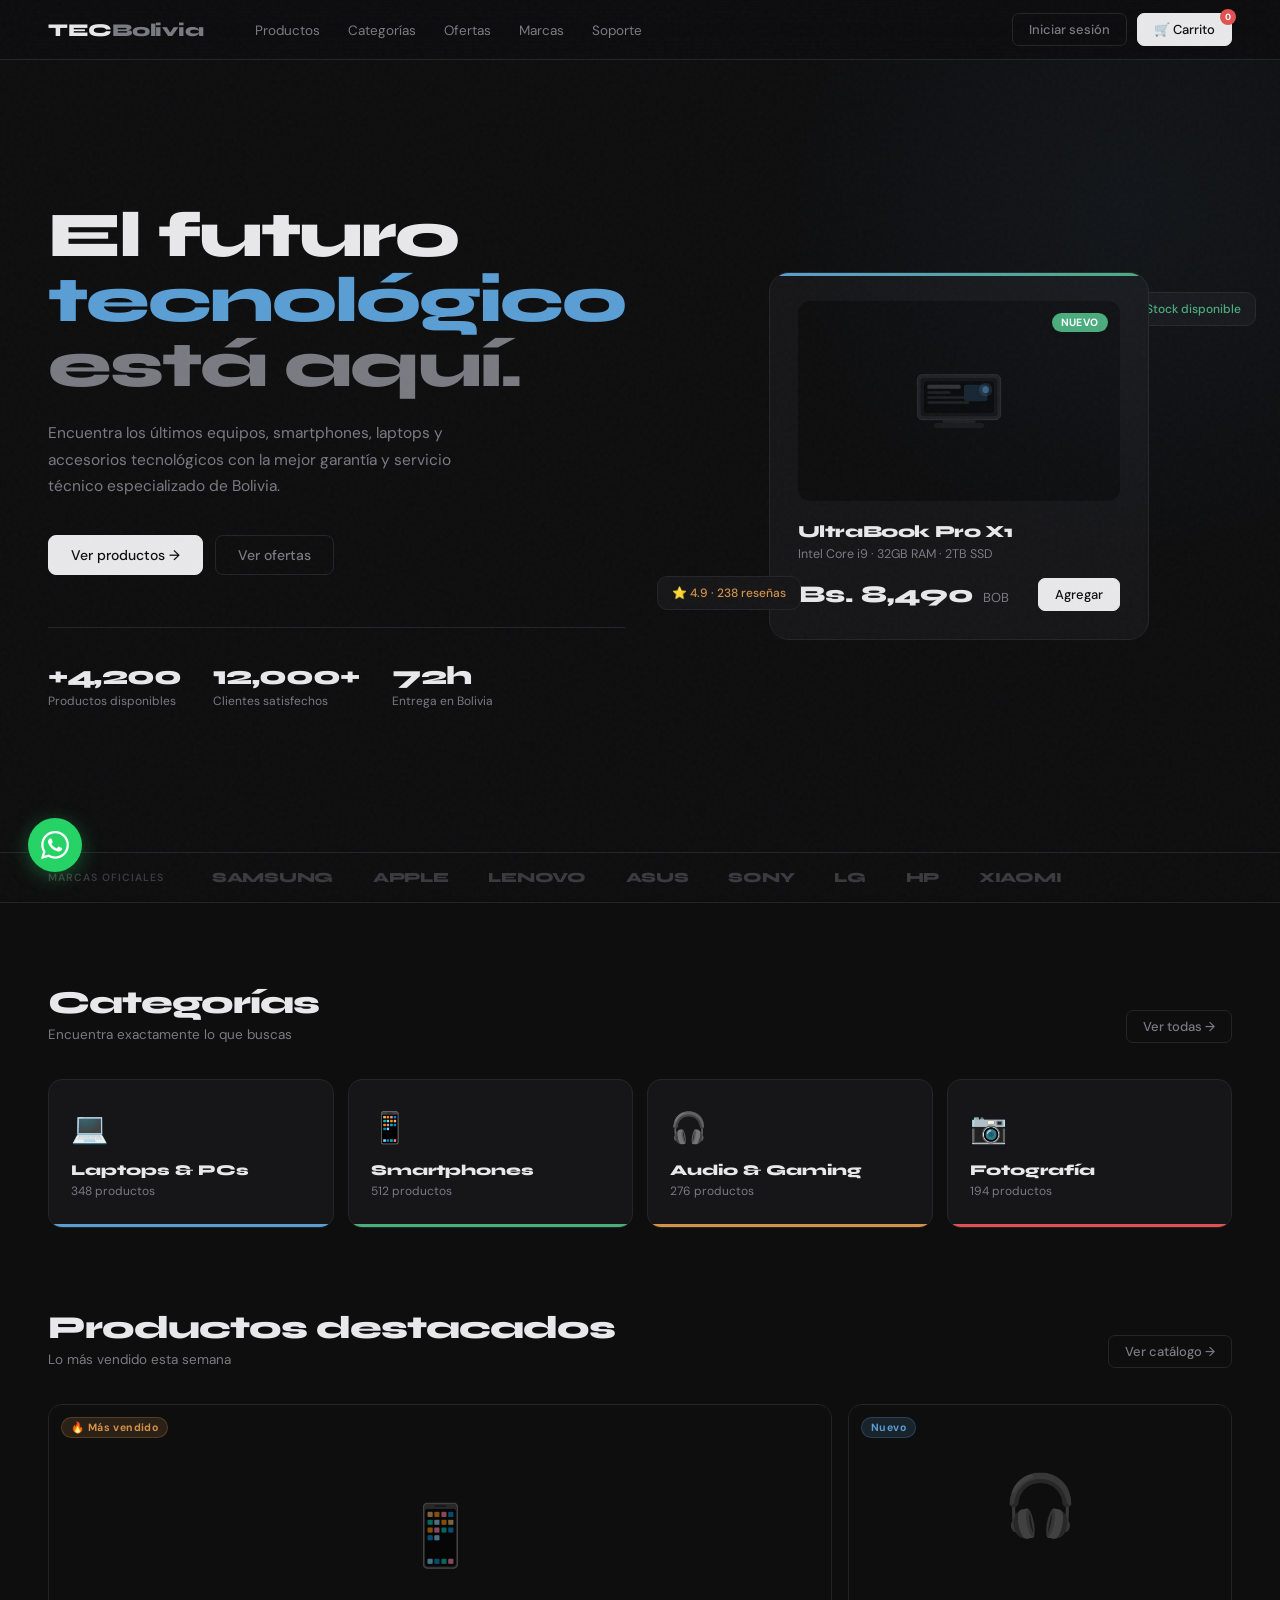
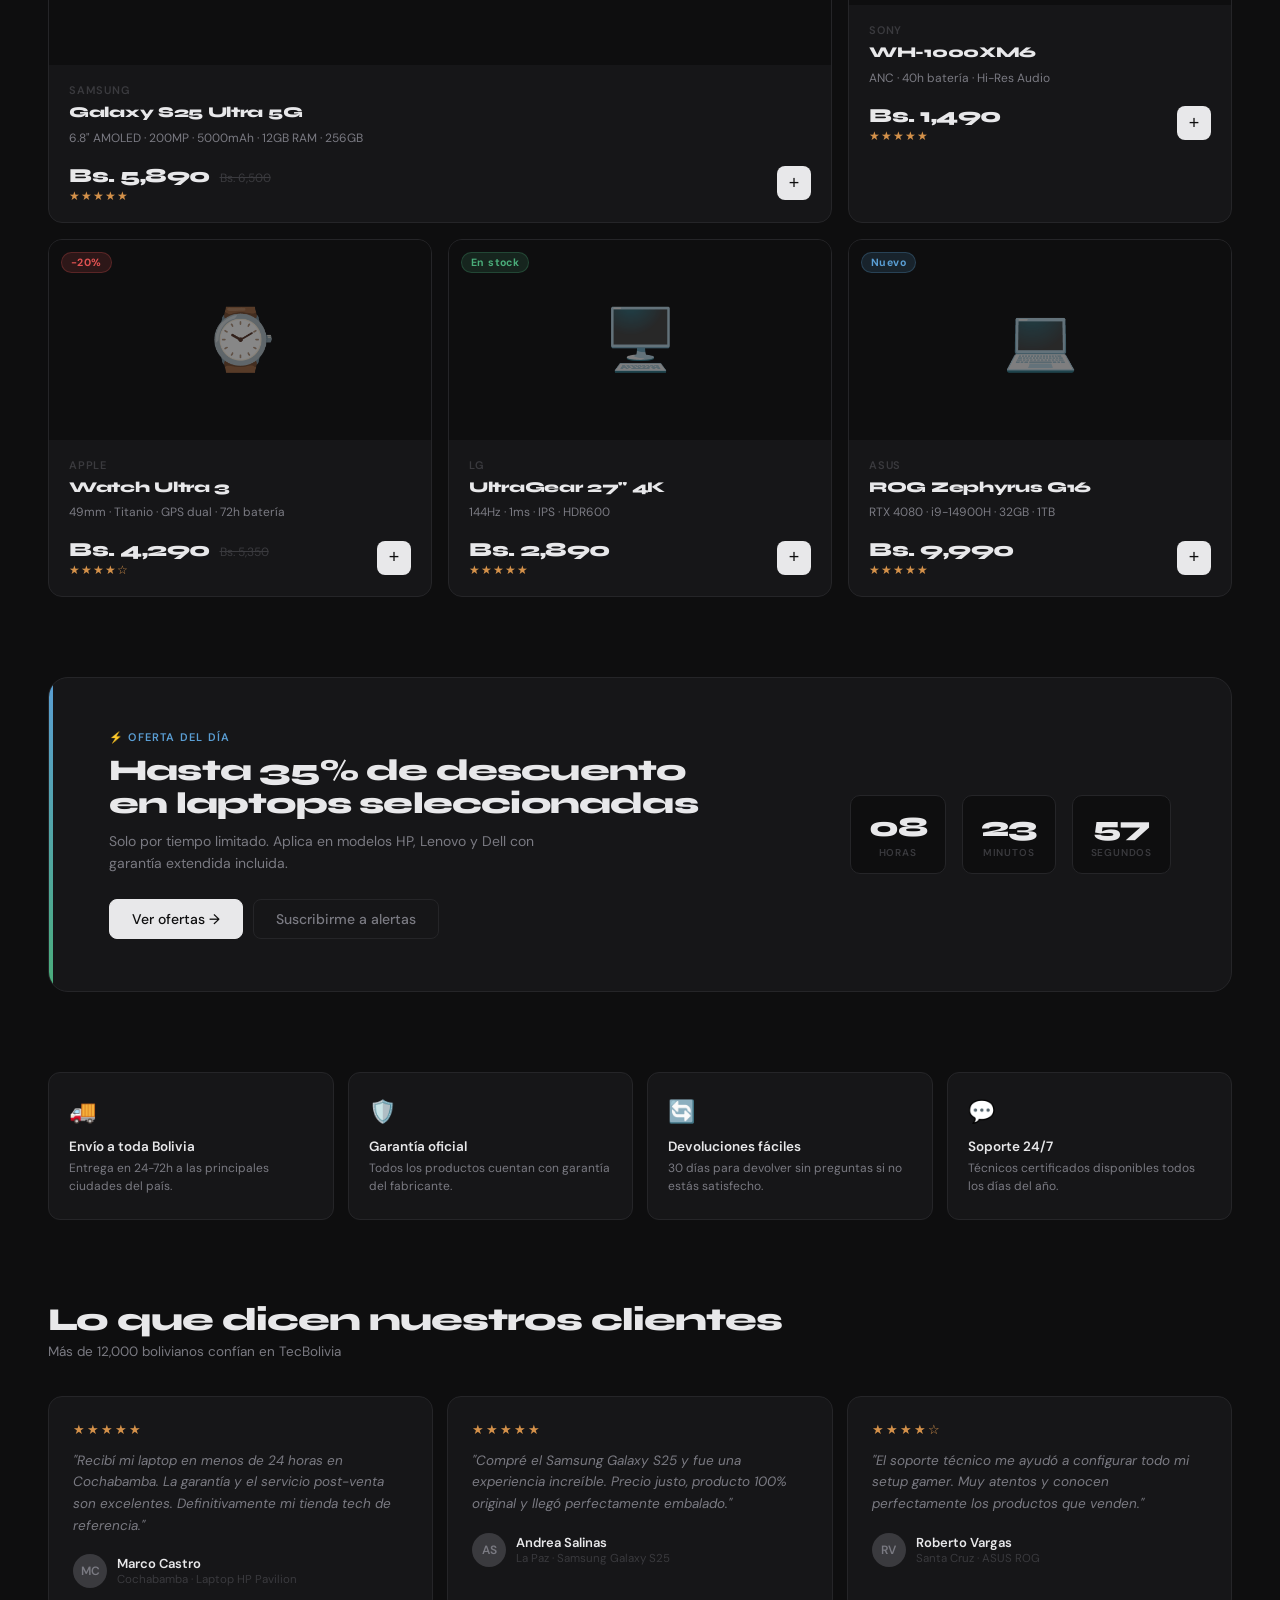
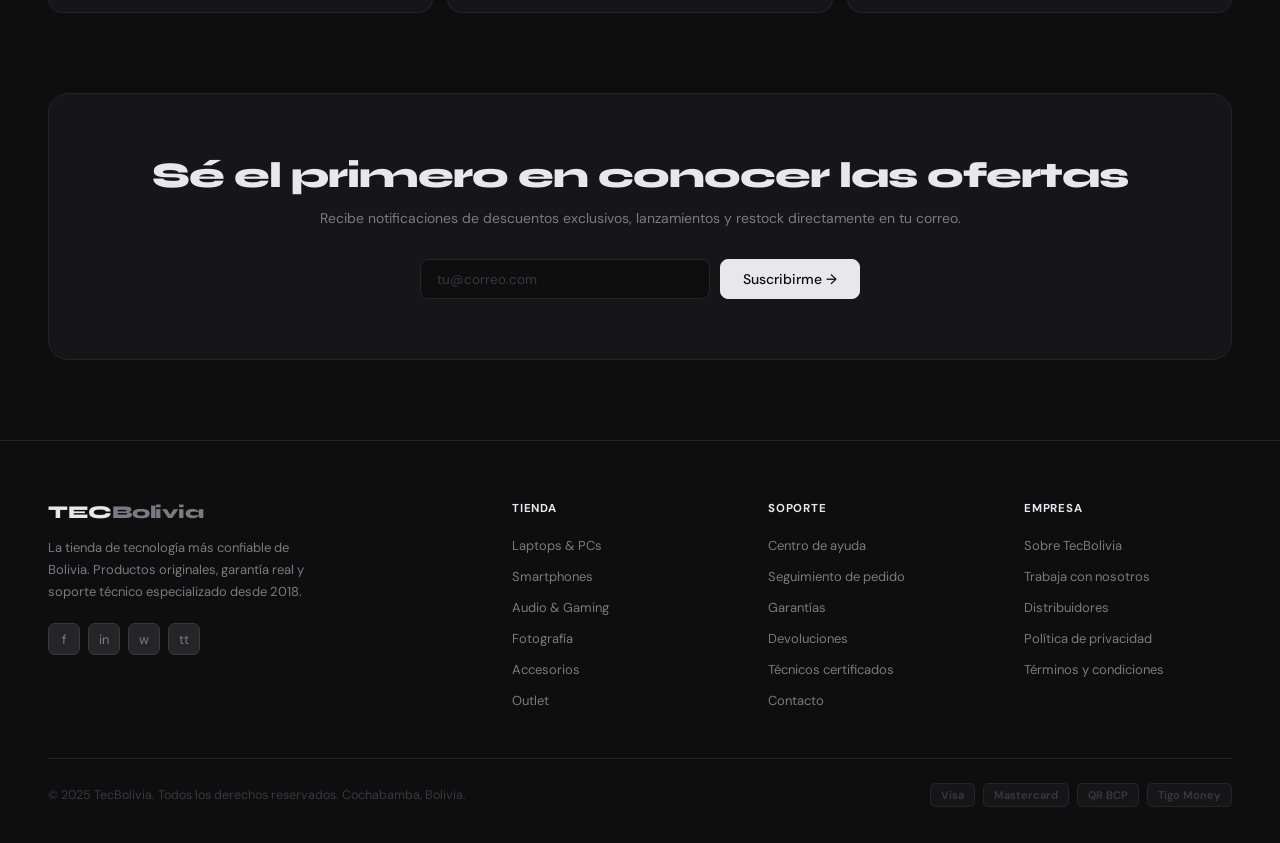
==== index.html @ 97b59155 "feat: nueva pagina principal de usuario" ====
<!DOCTYPE html>
<html lang="es">
<head>
    <meta charset="UTF-8">
    <meta name="viewport" content="width=device-width, initial-scale=1.0">
    <title>TecBolivia-Ecomerce</title>
    <link rel="preconnect" href="https://fonts.googleapis.com">
    <link href="https://fonts.googleapis.com/css2?family=DM+Sans:ital,wght@0,300;0,400;0,500;0,600;1,400&family=Syne:wght@700;800&display=swap" rel="stylesheet">
    <style>
        :root {
            --bg:      #0e0e0f;
            --surface: #161618;
            --border:  #252528;
            --muted:   #3a3a3e;
            --text:    #e8e8ea;
            --sub:     #7a7a82;
            --red:     #e05252;
            --amber:   #d4914a;
            --green:   #4aad7a;
            --blue:    #5a9ed4;
        }

        *, *::before, *::after { box-sizing: border-box; margin: 0; padding: 0; }

        html { scroll-behavior: smooth; }

        body {
            font-family: 'DM Sans', sans-serif;
            background: var(--bg);
            color: var(--text);
            overflow-x: hidden;
        }

        /* GRAIN */
        body::before {
            content: '';
            position: fixed;
            inset: 0;
            background-image: url("data:image/svg+xml,%3Csvg viewBox='0 0 256 256' xmlns='http://www.w3.org/2000/svg'%3E%3Cfilter id='noise'%3E%3CfeTurbulence type='fractalNoise' baseFrequency='0.9' numOctaves='4' stitchTiles='stitch'/%3E%3C/filter%3E%3Crect width='100%25' height='100%25' filter='url(%23noise)' opacity='1'/%3E%3C/svg%3E");
            opacity: 0.025;
            pointer-events: none;
            z-index: 9999;
        }

        /* ─── NAV ─── */
        nav {
            position: sticky;
            top: 0;
            z-index: 100;
            background: rgba(14,14,15,0.85);
            backdrop-filter: blur(16px);
            border-bottom: 1px solid var(--border);
            padding: 0 48px;
            height: 60px;
            display: flex;
            align-items: center;
            gap: 40px;
        }

        .nav-logo {
            font-family: 'Syne', sans-serif;
            font-size: 18px;
            font-weight: 800;
            letter-spacing: -0.5px;
            color: var(--text);
            text-decoration: none;
            margin-right: 12px;
        }
        .nav-logo span { color: var(--sub); }

        .nav-links {
            display: flex;
            gap: 28px;
            list-style: none;
            flex: 1;
        }

        .nav-links a {
            font-size: 13.5px;
            color: var(--sub);
            text-decoration: none;
            transition: color .15s;
        }
        .nav-links a:hover { color: var(--text); }

        .nav-right {
            margin-left: auto;
            display: flex;
            align-items: center;
            gap: 10px;
        }

        .btn {
            font-family: 'DM Sans', sans-serif;
            font-size: 13px;
            font-weight: 500;
            padding: 7px 16px;
            border-radius: 7px;
            border: 1px solid var(--border);
            background: transparent;
            color: var(--sub);
            cursor: pointer;
            transition: all .18s;
            text-decoration: none;
            display: inline-flex;
            align-items: center;
            gap: 6px;
        }
        .btn:hover { border-color: var(--muted); color: var(--text); background: var(--border); }

        .btn-primary {
            background: var(--text);
            color: var(--bg);
            border-color: var(--text);
        }
        .btn-primary:hover { background: #c8c8ca; border-color: #c8c8ca; color: var(--bg); }

        .cart-btn {
            position: relative;
        }
        .cart-badge {
            position: absolute;
            top: -5px;
            right: -5px;
            width: 16px;
            height: 16px;
            background: var(--red);
            color: #fff;
            font-size: 9px;
            font-weight: 700;
            border-radius: 50%;
            display: flex;
            align-items: center;
            justify-content: center;
        }

        /* ─── HERO ─── */
        .hero {
            min-height: 88vh;
            display: grid;
            grid-template-columns: 1fr 1fr;
            align-items: center;
            padding: 80px 48px;
            gap: 60px;
            position: relative;
            overflow: hidden;
        }

        .hero::after {
            content: '';
            position: absolute;
            top: -200px;
            right: -200px;
            width: 700px;
            height: 700px;
            border-radius: 50%;
            background: radial-gradient(circle, rgba(90,158,212,0.06) 0%, transparent 70%);
            pointer-events: none;
        }

        .hero-eyebrow {
            display: inline-flex;
            align-items: center;
            gap: 8px;
            font-size: 11.5px;
            font-weight: 600;
            letter-spacing: 1.2px;
            text-transform: uppercase;
            color: var(--blue);
            background: rgba(90,158,212,0.1);
            padding: 5px 14px;
            border-radius: 20px;
            border: 1px solid rgba(90,158,212,0.2);
            margin-bottom: 24px;
        }
        .hero-eyebrow::before {
            content: '';
            width: 6px;
            height: 6px;
            border-radius: 50%;
            background: var(--blue);
        }

        .hero-title {
            font-family: 'Syne', sans-serif;
            font-size: clamp(42px, 5vw, 68px);
            font-weight: 800;
            letter-spacing: -2px;
            line-height: 1.02;
            margin-bottom: 22px;
        }

        .hero-title .accent { color: var(--blue); }
        .hero-title .dim    { color: var(--sub);  }

        .hero-desc {
            font-size: 15.5px;
            color: var(--sub);
            line-height: 1.7;
            max-width: 460px;
            margin-bottom: 36px;
        }

        .hero-actions {
            display: flex;
            gap: 12px;
            flex-wrap: wrap;
        }

        .btn-lg {
            font-size: 14px;
            padding: 10px 22px;
            border-radius: 8px;
        }

        .hero-stats {
            display: flex;
            gap: 32px;
            margin-top: 52px;
            padding-top: 32px;
            border-top: 1px solid var(--border);
        }

        .hstat-val {
            font-family: 'Syne', sans-serif;
            font-size: 26px;
            font-weight: 800;
            letter-spacing: -0.8px;
            color: var(--text);
        }
        .hstat-label {
            font-size: 12px;
            color: var(--sub);
            margin-top: 2px;
        }

        /* Hero visual */
        .hero-visual {
            display: flex;
            align-items: center;
            justify-content: center;
            position: relative;
        }

        .hero-card {
            background: var(--surface);
            border: 1px solid var(--border);
            border-radius: 20px;
            padding: 28px;
            width: 100%;
            max-width: 380px;
            position: relative;
            overflow: hidden;
        }

        .hero-card::before {
            content: '';
            position: absolute;
            top: 0; left: 0; right: 0;
            height: 3px;
            background: linear-gradient(90deg, var(--blue), var(--green));
            border-radius: 20px 20px 0 0;
        }

        .hcard-img {
            width: 100%;
            height: 200px;
            background: var(--bg);
            border-radius: 12px;
            display: flex;
            align-items: center;
            justify-content: center;
            margin-bottom: 20px;
            overflow: hidden;
            position: relative;
        }

        .hcard-img svg {
            width: 100px;
            opacity: 0.8;
        }

        .hcard-badge {
            position: absolute;
            top: 12px;
            right: 12px;
            background: var(--green);
            color: #fff;
            font-size: 10.5px;
            font-weight: 700;
            padding: 3px 9px;
            border-radius: 20px;
            letter-spacing: 0.4px;
        }

        .hcard-name {
            font-family: 'Syne', sans-serif;
            font-size: 17px;
            font-weight: 800;
            letter-spacing: -0.4px;
            margin-bottom: 4px;
        }

        .hcard-sub {
            font-size: 12.5px;
            color: var(--sub);
            margin-bottom: 16px;
        }

        .hcard-bottom {
            display: flex;
            align-items: center;
            justify-content: space-between;
        }

        .hcard-price {
            font-family: 'Syne', sans-serif;
            font-size: 24px;
            font-weight: 800;
            color: var(--text);
        }
        .hcard-price small {
            font-size: 13px;
            color: var(--sub);
            font-family: 'DM Sans', sans-serif;
            font-weight: 400;
            margin-left: 2px;
        }

        .floating-tag {
            position: absolute;
            background: var(--surface);
            border: 1px solid var(--border);
            border-radius: 10px;
            padding: 8px 14px;
            font-size: 12px;
            font-weight: 500;
        }

        .float-1 {
            top: 20px;
            right: -24px;
            color: var(--green);
        }
        .float-2 {
            bottom: 30px;
            left: -28px;
            color: var(--amber);
        }

        /* ─── STRIP ─── */
        .strip {
            border-top: 1px solid var(--border);
            border-bottom: 1px solid var(--border);
            padding: 16px 48px;
            display: flex;
            align-items: center;
            gap: 48px;
            overflow: hidden;
        }

        .strip-label {
            font-size: 10.5px;
            font-weight: 600;
            letter-spacing: 1px;
            text-transform: uppercase;
            color: var(--muted);
            white-space: nowrap;
            flex-shrink: 0;
        }

        .brands {
            display: flex;
            gap: 40px;
            align-items: center;
        }

        .brand {
            font-family: 'Syne', sans-serif;
            font-size: 14px;
            font-weight: 800;
            color: var(--muted);
            letter-spacing: -0.3px;
            white-space: nowrap;
            transition: color .2s;
        }
        .brand:hover { color: var(--sub); }

        /* ─── CATEGORIES ─── */
        .section {
            padding: 80px 48px;
        }

        .section-header {
            display: flex;
            align-items: flex-end;
            justify-content: space-between;
            margin-bottom: 36px;
        }

        .section-title {
            font-family: 'Syne', sans-serif;
            font-size: 32px;
            font-weight: 800;
            letter-spacing: -1px;
        }

        .section-sub {
            font-size: 13.5px;
            color: var(--sub);
            margin-top: 4px;
        }

        .cats-grid {
            display: grid;
            grid-template-columns: repeat(4, 1fr);
            gap: 14px;
        }

        .cat-card {
            background: var(--surface);
            border: 1px solid var(--border);
            border-radius: 14px;
            padding: 28px 22px;
            cursor: pointer;
            transition: all .2s;
            position: relative;
            overflow: hidden;
            text-decoration: none;
            display: block;
        }

        .cat-card:hover {
            border-color: var(--muted);
            transform: translateY(-2px);
        }

        .cat-card::after {
            content: '';
            position: absolute;
            bottom: 0; left: 0; right: 0;
            height: 3px;
        }

        .cat-card.blue::after  { background: var(--blue);  }
        .cat-card.green::after { background: var(--green); }
        .cat-card.amber::after { background: var(--amber); }
        .cat-card.red::after   { background: var(--red);   }

        .cat-icon {
            font-size: 30px;
            margin-bottom: 14px;
            display: block;
        }

        .cat-name {
            font-family: 'Syne', sans-serif;
            font-size: 15px;
            font-weight: 800;
            color: var(--text);
            margin-bottom: 4px;
        }

        .cat-count {
            font-size: 12px;
            color: var(--sub);
        }

        /* ─── PRODUCTS ─── */
        .products-grid {
            display: grid;
            grid-template-columns: repeat(3, 1fr);
            gap: 16px;
        }

        .product-card {
            background: var(--surface);
            border: 1px solid var(--border);
            border-radius: 14px;
            overflow: hidden;
            cursor: pointer;
            transition: all .2s;
            position: relative;
        }

        .product-card:hover {
            border-color: var(--muted);
            transform: translateY(-3px);
        }

        .product-card.featured {
            grid-column: span 2;
        }

        .product-img {
            background: var(--bg);
            height: 200px;
            display: flex;
            align-items: center;
            justify-content: center;
            position: relative;
            overflow: hidden;
        }

        .product-card.featured .product-img { height: 260px; }

        .product-img-icon {
            font-size: 60px;
            opacity: 0.5;
        }

        .prod-tag {
            position: absolute;
            top: 12px;
            left: 12px;
            font-size: 10.5px;
            font-weight: 700;
            padding: 3px 9px;
            border-radius: 20px;
            letter-spacing: 0.4px;
        }

        .prod-tag.new    { background: rgba(90,158,212,.15);  color: var(--blue);  border: 1px solid rgba(90,158,212,.25); }
        .prod-tag.sale   { background: rgba(224,82,82,.15);   color: var(--red);   border: 1px solid rgba(224,82,82,.25); }
        .prod-tag.hot    { background: rgba(212,145,74,.15);  color: var(--amber); border: 1px solid rgba(212,145,74,.25); }
        .prod-tag.stock  { background: rgba(74,173,122,.15);  color: var(--green); border: 1px solid rgba(74,173,122,.25); }

        .product-body {
            padding: 18px 20px;
        }

        .product-brand {
            font-size: 11px;
            font-weight: 600;
            letter-spacing: 0.8px;
            text-transform: uppercase;
            color: var(--muted);
            margin-bottom: 6px;
        }

        .product-name {
            font-family: 'Syne', sans-serif;
            font-size: 15px;
            font-weight: 800;
            letter-spacing: -0.3px;
            color: var(--text);
            margin-bottom: 6px;
            line-height: 1.3;
        }

        .product-specs {
            font-size: 12px;
            color: var(--sub);
            margin-bottom: 16px;
            line-height: 1.5;
        }

        .product-footer {
            display: flex;
            align-items: center;
            justify-content: space-between;
        }

        .product-price {
            font-family: 'Syne', sans-serif;
            font-size: 20px;
            font-weight: 800;
            letter-spacing: -0.5px;
        }

        .product-price-old {
            font-size: 12px;
            color: var(--muted);
            text-decoration: line-through;
            margin-left: 6px;
        }

        .product-stars {
            font-size: 12px;
            color: var(--amber);
            letter-spacing: 1px;
        }

        .add-btn {
            width: 34px;
            height: 34px;
            border-radius: 8px;
            background: var(--text);
            color: var(--bg);
            border: none;
            font-size: 18px;
            cursor: pointer;
            display: flex;
            align-items: center;
            justify-content: center;
            transition: all .18s;
            font-weight: 300;
        }
        .add-btn:hover { background: #c8c8ca; transform: scale(1.05); }

        /* ─── BANNER ─── */
        .banner {
            margin: 0 48px 80px;
            background: var(--surface);
            border: 1px solid var(--border);
            border-radius: 20px;
            padding: 52px 60px;
            display: grid;
            grid-template-columns: 1fr auto;
            align-items: center;
            gap: 40px;
            position: relative;
            overflow: hidden;
        }

        .banner::before {
            content: '';
            position: absolute;
            left: 0; top: 0; bottom: 0;
            width: 4px;
            background: linear-gradient(180deg, var(--blue), var(--green));
        }

        .banner-eyebrow {
            font-size: 11px;
            font-weight: 600;
            letter-spacing: 1.2px;
            text-transform: uppercase;
            color: var(--blue);
            margin-bottom: 10px;
        }

        .banner-title {
            font-family: 'Syne', sans-serif;
            font-size: 30px;
            font-weight: 800;
            letter-spacing: -0.8px;
            line-height: 1.1;
            margin-bottom: 10px;
        }

        .banner-sub {
            font-size: 14px;
            color: var(--sub);
            line-height: 1.6;
            max-width: 460px;
        }

        .countdown {
            display: flex;
            gap: 16px;
        }

        .cd-box {
            background: var(--bg);
            border: 1px solid var(--border);
            border-radius: 10px;
            padding: 14px 18px;
            text-align: center;
            min-width: 64px;
        }

        .cd-num {
            font-family: 'Syne', sans-serif;
            font-size: 28px;
            font-weight: 800;
            letter-spacing: -1px;
            color: var(--text);
        }

        .cd-label {
            font-size: 10px;
            font-weight: 600;
            letter-spacing: 0.8px;
            text-transform: uppercase;
            color: var(--muted);
            margin-top: 2px;
        }

        /* ─── FEATURES ─── */
        .features-grid {
            display: grid;
            grid-template-columns: repeat(4, 1fr);
            gap: 14px;
        }

        .feature {
            background: var(--surface);
            border: 1px solid var(--border);
            border-radius: 12px;
            padding: 24px 20px;
        }

        .feat-icon {
            font-size: 22px;
            margin-bottom: 12px;
            display: block;
        }

        .feat-title {
            font-size: 13.5px;
            font-weight: 600;
            color: var(--text);
            margin-bottom: 4px;
        }

        .feat-sub {
            font-size: 12px;
            color: var(--sub);
            line-height: 1.5;
        }

        /* ─── TESTIMONIALS ─── */
        .testi-grid {
            display: grid;
            grid-template-columns: repeat(3, 1fr);
            gap: 14px;
        }

        .testi {
            background: var(--surface);
            border: 1px solid var(--border);
            border-radius: 14px;
            padding: 24px;
        }

        .testi-stars {
            color: var(--amber);
            font-size: 13px;
            letter-spacing: 2px;
            margin-bottom: 12px;
        }

        .testi-text {
            font-size: 13.5px;
            color: var(--sub);
            line-height: 1.6;
            margin-bottom: 18px;
            font-style: italic;
        }

        .testi-author {
            display: flex;
            align-items: center;
            gap: 10px;
        }

        .testi-avatar {
            width: 34px;
            height: 34px;
            border-radius: 50%;
            background: var(--muted);
            display: flex;
            align-items: center;
            justify-content: center;
            font-size: 12px;
            font-weight: 600;
            color: var(--sub);
            flex-shrink: 0;
        }

        .testi-name {
            font-size: 13px;
            font-weight: 600;
            color: var(--text);
        }

        .testi-location {
            font-size: 11.5px;
            color: var(--muted);
        }

        /* ─── NEWSLETTER ─── */
        .newsletter {
            margin: 0 48px 80px;
            background: var(--surface);
            border: 1px solid var(--border);
            border-radius: 20px;
            padding: 60px;
            text-align: center;
        }

        .news-title {
            font-family: 'Syne', sans-serif;
            font-size: 36px;
            font-weight: 800;
            letter-spacing: -1px;
            margin-bottom: 12px;
        }

        .news-sub {
            font-size: 14px;
            color: var(--sub);
            margin-bottom: 32px;
        }

        .news-form {
            display: flex;
            gap: 10px;
            max-width: 440px;
            margin: 0 auto;
        }

        .news-input {
            flex: 1;
            background: var(--bg);
            border: 1px solid var(--border);
            border-radius: 8px;
            padding: 10px 16px;
            font-family: 'DM Sans', sans-serif;
            font-size: 13.5px;
            color: var(--text);
            outline: none;
            transition: border-color .18s;
        }
        .news-input::placeholder { color: var(--muted); }
        .news-input:focus { border-color: var(--muted); }

        /* ─── FOOTER ─── */
        footer {
            border-top: 1px solid var(--border);
            padding: 60px 48px 36px;
        }

        .footer-grid {
            display: grid;
            grid-template-columns: 2fr 1fr 1fr 1fr;
            gap: 48px;
            margin-bottom: 48px;
        }

        .footer-brand .nav-logo {
            display: inline-block;
            margin-bottom: 14px;
        }

        .footer-desc {
            font-size: 13px;
            color: var(--sub);
            line-height: 1.7;
            max-width: 260px;
            margin-bottom: 20px;
        }

        .social-links {
            display: flex;
            gap: 8px;
        }

        .social-btn {
            width: 32px;
            height: 32px;
            border-radius: 7px;
            background: var(--border);
            border: 1px solid var(--muted);
            display: flex;
            align-items: center;
            justify-content: center;
            font-size: 13px;
            color: var(--sub);
            cursor: pointer;
            transition: all .15s;
            text-decoration: none;
        }
        .social-btn:hover { background: var(--muted); color: var(--text); }

        .footer-col-title {
            font-size: 11.5px;
            font-weight: 700;
            letter-spacing: 0.8px;
            text-transform: uppercase;
            color: var(--text);
            margin-bottom: 18px;
        }

        .footer-links {
            list-style: none;
            display: flex;
            flex-direction: column;
            gap: 10px;
        }

        .footer-links a {
            font-size: 13px;
            color: var(--sub);
            text-decoration: none;
            transition: color .15s;
        }
        .footer-links a:hover { color: var(--text); }

        .footer-bottom {
            border-top: 1px solid var(--border);
            padding-top: 24px;
            display: flex;
            align-items: center;
            justify-content: space-between;
        }

        .footer-copy {
            font-size: 12.5px;
            color: var(--muted);
        }

        .footer-badges {
            display: flex;
            gap: 8px;
        }

        .pay-badge {
            background: var(--surface);
            border: 1px solid var(--border);
            border-radius: 5px;
            padding: 4px 10px;
            font-size: 11px;
            font-weight: 600;
            color: var(--muted);
        }

        /* ─── WHATSAPP FLOTANTE ─── */
        .wa-float {
            position: fixed;
            bottom: 28px;
            left: 28px;
            z-index: 500;
            display: flex;
            align-items: center;
            gap: 10px;
        }

        .wa-btn {
            width: 54px;
            height: 54px;
            border-radius: 50%;
            background: #25D366;
            border: none;
            cursor: pointer;
            display: flex;
            align-items: center;
            justify-content: center;
            box-shadow: 0 4px 20px rgba(37,211,102,0.35);
            transition: transform .2s, box-shadow .2s;
            text-decoration: none;
            flex-shrink: 0;
        }

        .wa-btn:hover {
            transform: scale(1.1);
            box-shadow: 0 6px 28px rgba(37,211,102,0.5);
        }

        .wa-btn svg {
            width: 28px;
            height: 28px;
            fill: #fff;
        }

        .wa-tooltip {
            background: var(--surface);
            border: 1px solid var(--border);
            border-radius: 10px;
            padding: 8px 14px;
            font-size: 12.5px;
            color: var(--text);
            white-space: nowrap;
            opacity: 0;
            transform: translateX(-8px);
            transition: opacity .2s, transform .2s;
            pointer-events: none;
        }

        .wa-float:hover .wa-tooltip {
            opacity: 1;
            transform: translateX(0);
        }

        .wa-tooltip strong { color: #25D366; font-weight: 600; }

        /* ─── SCROLLBAR ─── */
        ::-webkit-scrollbar { width: 5px; }
        ::-webkit-scrollbar-track { background: transparent; }
        ::-webkit-scrollbar-thumb { background: var(--muted); border-radius: 10px; }

        /* ─── ANIMATIONS ─── */
        .fade-in {
            opacity: 0;
            transform: translateY(16px);
            animation: fadeUp .5s ease forwards;
        }

        @keyframes fadeUp {
            to { opacity: 1; transform: translateY(0); }
        }

        .fade-in:nth-child(1) { animation-delay: .05s; }
        .fade-in:nth-child(2) { animation-delay: .12s; }
        .fade-in:nth-child(3) { animation-delay: .19s; }
        .fade-in:nth-child(4) { animation-delay: .26s; }

        /* ─── TOAST ─── */
        .toast {
            position: fixed;
            bottom: 32px;
            right: 32px;
            background: var(--surface);
            border: 1px solid var(--border);
            border-radius: 10px;
            padding: 14px 18px;
            font-size: 13.5px;
            color: var(--text);
            z-index: 9000;
            display: flex;
            align-items: center;
            gap: 10px;
            transform: translateY(80px);
            opacity: 0;
            transition: all .3s ease;
            pointer-events: none;
            box-shadow: 0 8px 32px rgba(0,0,0,0.4);
        }

        .toast.show { transform: translateY(0); opacity: 1; }

        .toast-dot {
            width: 8px;
            height: 8px;
            border-radius: 50%;
            background: var(--green);
            flex-shrink: 0;
        }
    </style>
</head>
<body>

<!-- ─── NAV ─── -->
<nav>
    <a class="nav-logo" href="#">TEC<span>Bolivia</span></a>
    <ul class="nav-links">
        <li><a href="#productos">Productos</a></li>
        <li><a href="#categorias">Categorías</a></li>
        <li><a href="#ofertas">Ofertas</a></li>
        <li><a href="#">Marcas</a></li>
        <li><a href="#">Soporte</a></li>
    </ul>
    <div class="nav-right">
        <button class="btn" onclick="showToast('Función próximamente disponible')">Iniciar sesión</button>
        <button class="btn btn-primary cart-btn" onclick="showToast('Tu carrito está vacío')">
            🛒 Carrito
            <span class="cart-badge" id="cartCount">0</span>
        </button>
    </div>
</nav>

<!-- ─── HERO ─── -->
<section class="hero">
    <div>
        <h1 class="hero-title">
            El futuro<br>
            <span class="accent">tecnológico</span><br>
            <span class="dim">está aquí.</span>
        </h1>
        <p class="hero-desc">
            Encuentra los últimos equipos, smartphones, laptops y accesorios tecnológicos con la mejor garantía y servicio técnico especializado de Bolivia.
        </p>
        <div class="hero-actions">
            <a href="#productos" class="btn btn-primary btn-lg">Ver productos →</a>
            <a href="#ofertas" class="btn btn-lg">Ver ofertas</a>
        </div>
        <div class="hero-stats">
            <div>
                <div class="hstat-val">+4,200</div>
                <div class="hstat-label">Productos disponibles</div>
            </div>
            <div>
                <div class="hstat-val">12,000+</div>
                <div class="hstat-label">Clientes satisfechos</div>
            </div>
            <div>
                <div class="hstat-val">72h</div>
                <div class="hstat-label">Entrega en Bolivia</div>
            </div>
        </div>
    </div>

    <div class="hero-visual">
        <div class="floating-tag float-1">✓ Stock disponible</div>
        <div class="hero-card">
            <div class="hcard-img">
                <span class="hcard-badge">NUEVO</span>
                <svg viewBox="0 0 120 80" fill="none" xmlns="http://www.w3.org/2000/svg">
                    <rect x="10" y="8" width="100" height="54" rx="6" fill="#252528" stroke="#3a3a3e"/>
                    <rect x="14" y="12" width="92" height="46" rx="4" fill="#161618"/>
                    <rect x="18" y="16" width="84" height="38" rx="3" fill="#0a0a0b"/>
                    <rect x="22" y="20" width="40" height="5" rx="2" fill="#3a3a3e"/>
                    <rect x="22" y="28" width="28" height="3" rx="1.5" fill="#252528"/>
                    <rect x="22" y="34" width="60" height="3" rx="1.5" fill="#252528"/>
                    <rect x="22" y="40" width="50" height="3" rx="1.5" fill="#252528"/>
                    <rect x="66" y="20" width="28" height="20" rx="3" fill="#1a2a3a"/>
                    <rect x="40" y="62" width="40" height="4" rx="2" fill="#252528"/>
                    <rect x="30" y="66" width="60" height="6" rx="3" fill="#1e1e20"/>
                    <circle cx="92" cy="26" r="8" fill="#5a9ed4" opacity="0.2"/>
                    <circle cx="92" cy="26" r="4" fill="#5a9ed4" opacity="0.6"/>
                </svg>
            </div>
            <div class="hcard-name">UltraBook Pro X1</div>
            <div class="hcard-sub">Intel Core i9 · 32GB RAM · 2TB SSD</div>
            <div class="hcard-bottom">
                <div>
                    <div class="hcard-price">Bs. 8,490 <small>BOB</small></div>
                </div>
                <button class="btn btn-primary" onclick="addToCart('UltraBook Pro X1')">Agregar</button>
            </div>
        </div>
        <div class="floating-tag float-2">⭐ 4.9 · 238 reseñas</div>
    </div>
</section>

<!-- ─── BRAND STRIP ─── -->
<div class="strip">
    <span class="strip-label">Marcas oficiales</span>
    <div class="brands">
        <span class="brand">SAMSUNG</span>
        <span class="brand">APPLE</span>
        <span class="brand">LENOVO</span>
        <span class="brand">ASUS</span>
        <span class="brand">SONY</span>
        <span class="brand">LG</span>
        <span class="brand">HP</span>
        <span class="brand">XIAOMI</span>
    </div>
</div>

<!-- ─── CATEGORÍAS ─── -->
<section class="section" id="categorias">
    <div class="section-header">
        <div>
            <div class="section-title">Categorías</div>
            <div class="section-sub">Encuentra exactamente lo que buscas</div>
        </div>
        <a href="#" class="btn">Ver todas →</a>
    </div>
    <div class="cats-grid">
        <a href="#" class="cat-card blue fade-in">
            <span class="cat-icon">💻</span>
            <div class="cat-name">Laptops & PCs</div>
            <div class="cat-count">348 productos</div>
        </a>
        <a href="#" class="cat-card green fade-in">
            <span class="cat-icon">📱</span>
            <div class="cat-name">Smartphones</div>
            <div class="cat-count">512 productos</div>
        </a>
        <a href="#" class="cat-card amber fade-in">
            <span class="cat-icon">🎧</span>
            <div class="cat-name">Audio & Gaming</div>
            <div class="cat-count">276 productos</div>
        </a>
        <a href="#" class="cat-card red fade-in">
            <span class="cat-icon">📷</span>
            <div class="cat-name">Fotografía</div>
            <div class="cat-count">194 productos</div>
        </a>
    </div>
</section>

<!-- ─── PRODUCTOS ─── -->
<section class="section" id="productos" style="padding-top: 0;">
    <div class="section-header">
        <div>
            <div class="section-title">Productos destacados</div>
            <div class="section-sub">Lo más vendido esta semana</div>
        </div>
        <a href="#" class="btn">Ver catálogo →</a>
    </div>
    <div class="products-grid">

        <!-- Featured -->
        <div class="product-card featured">
            <div class="product-img">
                <span class="prod-tag hot">🔥 Más vendido</span>
                <span class="product-img-icon">📱</span>
            </div>
            <div class="product-body">
                <div class="product-brand">Samsung</div>
                <div class="product-name">Galaxy S25 Ultra 5G</div>
                <div class="product-specs">6.8" AMOLED · 200MP · 5000mAh · 12GB RAM · 256GB</div>
                <div class="product-footer">
                    <div>
                        <span class="product-price">Bs. 5,890</span>
                        <span class="product-price-old">Bs. 6,500</span>
                        <div class="product-stars">★★★★★</div>
                    </div>
                    <button class="add-btn" onclick="addToCart('Galaxy S25 Ultra')">+</button>
                </div>
            </div>
        </div>

        <div class="product-card">
            <div class="product-img">
                <span class="prod-tag new">Nuevo</span>
                <span class="product-img-icon">🎧</span>
            </div>
            <div class="product-body">
                <div class="product-brand">Sony</div>
                <div class="product-name">WH-1000XM6</div>
                <div class="product-specs">ANC · 40h batería · Hi-Res Audio</div>
                <div class="product-footer">
                    <div>
                        <span class="product-price">Bs. 1,490</span>
                        <div class="product-stars">★★★★★</div>
                    </div>
                    <button class="add-btn" onclick="addToCart('WH-1000XM6')">+</button>
                </div>
            </div>
        </div>

        <div class="product-card">
            <div class="product-img">
                <span class="prod-tag sale">-20%</span>
                <span class="product-img-icon">⌚</span>
            </div>
            <div class="product-body">
                <div class="product-brand">Apple</div>
                <div class="product-name">Watch Ultra 3</div>
                <div class="product-specs">49mm · Titanio · GPS dual · 72h batería</div>
                <div class="product-footer">
                    <div>
                        <span class="product-price">Bs. 4,290</span>
                        <span class="product-price-old">Bs. 5,350</span>
                        <div class="product-stars">★★★★☆</div>
                    </div>
                    <button class="add-btn" onclick="addToCart('Watch Ultra 3')">+</button>
                </div>
            </div>
        </div>

        <div class="product-card">
            <div class="product-img">
                <span class="prod-tag stock">En stock</span>
                <span class="product-img-icon">🖥️</span>
            </div>
            <div class="product-body">
                <div class="product-brand">LG</div>
                <div class="product-name">UltraGear 27" 4K</div>
                <div class="product-specs">144Hz · 1ms · IPS · HDR600</div>
                <div class="product-footer">
                    <div>
                        <span class="product-price">Bs. 2,890</span>
                        <div class="product-stars">★★★★★</div>
                    </div>
                    <button class="add-btn" onclick="addToCart('LG UltraGear 27')">+</button>
                </div>
            </div>
        </div>

        <div class="product-card">
            <div class="product-img">
                <span class="prod-tag new">Nuevo</span>
                <span class="product-img-icon">💻</span>
            </div>
            <div class="product-body">
                <div class="product-brand">ASUS</div>
                <div class="product-name">ROG Zephyrus G16</div>
                <div class="product-specs">RTX 4080 · i9-14900H · 32GB · 1TB</div>
                <div class="product-footer">
                    <div>
                        <span class="product-price">Bs. 9,990</span>
                        <div class="product-stars">★★★★★</div>
                    </div>
                    <button class="add-btn" onclick="addToCart('ROG Zephyrus G16')">+</button>
                </div>
            </div>
        </div>

    </div>
</section>

<!-- ─── BANNER OFERTA ─── -->
<div class="banner" id="ofertas">
    <div>
        <div class="banner-eyebrow">⚡ Oferta del día</div>
        <div class="banner-title">Hasta 35% de descuento<br>en laptops seleccionadas</div>
        <div class="banner-sub">Solo por tiempo limitado. Aplica en modelos HP, Lenovo y Dell con garantía extendida incluida.</div>
        <div style="margin-top: 24px; display: flex; gap: 10px;">
            <button class="btn btn-primary btn-lg" onclick="showToast('Redirigiendo a ofertas…')">Ver ofertas →</button>
            <button class="btn btn-lg" onclick="showToast('Función próximamente')">Suscribirme a alertas</button>
        </div>
    </div>
    <div class="countdown" id="countdown">
        <div class="cd-box"><div class="cd-num" id="cdH">08</div><div class="cd-label">Horas</div></div>
        <div class="cd-box"><div class="cd-num" id="cdM">24</div><div class="cd-label">Minutos</div></div>
        <div class="cd-box"><div class="cd-num" id="cdS">00</div><div class="cd-label">Segundos</div></div>
    </div>
</div>

<!-- ─── FEATURES ─── -->
<section class="section" style="padding-top: 0;">
    <div class="features-grid">
        <div class="feature">
            <span class="feat-icon">🚚</span>
            <div class="feat-title">Envío a toda Bolivia</div>
            <div class="feat-sub">Entrega en 24-72h a las principales ciudades del país.</div>
        </div>
        <div class="feature">
            <span class="feat-icon">🛡️</span>
            <div class="feat-title">Garantía oficial</div>
            <div class="feat-sub">Todos los productos cuentan con garantía del fabricante.</div>
        </div>
        <div class="feature">
            <span class="feat-icon">🔄</span>
            <div class="feat-title">Devoluciones fáciles</div>
            <div class="feat-sub">30 días para devolver sin preguntas si no estás satisfecho.</div>
        </div>
        <div class="feature">
            <span class="feat-icon">💬</span>
            <div class="feat-title">Soporte 24/7</div>
            <div class="feat-sub">Técnicos certificados disponibles todos los días del año.</div>
        </div>
    </div>
</section>

<!-- ─── TESTIMONIOS ─── -->
<section class="section" style="padding-top: 0;">
    <div class="section-header">
        <div>
            <div class="section-title">Lo que dicen nuestros clientes</div>
            <div class="section-sub">Más de 12,000 bolivianos confían en TecBolivia</div>
        </div>
    </div>
    <div class="testi-grid">
        <div class="testi">
            <div class="testi-stars">★★★★★</div>
            <div class="testi-text">"Recibí mi laptop en menos de 24 horas en Cochabamba. La garantía y el servicio post-venta son excelentes. Definitivamente mi tienda tech de referencia."</div>
            <div class="testi-author">
                <div class="testi-avatar">MC</div>
                <div>
                    <div class="testi-name">Marco Castro</div>
                    <div class="testi-location">Cochabamba · Laptop HP Pavilion</div>
                </div>
            </div>
        </div>
        <div class="testi">
            <div class="testi-stars">★★★★★</div>
            <div class="testi-text">"Compré el Samsung Galaxy S25 y fue una experiencia increíble. Precio justo, producto 100% original y llegó perfectamente embalado."</div>
            <div class="testi-author">
                <div class="testi-avatar">AS</div>
                <div>
                    <div class="testi-name">Andrea Salinas</div>
                    <div class="testi-location">La Paz · Samsung Galaxy S25</div>
                </div>
            </div>
        </div>
        <div class="testi">
            <div class="testi-stars">★★★★☆</div>
            <div class="testi-text">"El soporte técnico me ayudó a configurar todo mi setup gamer. Muy atentos y conocen perfectamente los productos que venden."</div>
            <div class="testi-author">
                <div class="testi-avatar">RV</div>
                <div>
                    <div class="testi-name">Roberto Vargas</div>
                    <div class="testi-location">Santa Cruz · ASUS ROG</div>
                </div>
            </div>
        </div>
    </div>
</section>

<!-- ─── NEWSLETTER ─── -->
<div class="newsletter">
    <div class="news-title">Sé el primero en conocer las ofertas</div>
    <div class="news-sub">Recibe notificaciones de descuentos exclusivos, lanzamientos y restock directamente en tu correo.</div>
    <div class="news-form">
        <input type="email" class="news-input" placeholder="tu@correo.com" id="emailInput">
        <button class="btn btn-primary btn-lg" onclick="subscribeNewsletter()">Suscribirme →</button>
    </div>
</div>

<!-- ─── FOOTER ─── -->
<footer>
    <div class="footer-grid">
        <div class="footer-brand">
            <a class="nav-logo" href="#">TEC<span>Bolivia</span></a>
            <div class="footer-desc">
                La tienda de tecnología más confiable de Bolivia. Productos originales, garantía real y soporte técnico especializado desde 2018.
            </div>
            <div class="social-links">
                <a href="#" class="social-btn" onclick="showToast('Facebook TecBolivia')">f</a>
                <a href="#" class="social-btn" onclick="showToast('Instagram @tecbolivia')">in</a>
                <a href="#" class="social-btn" onclick="showToast('WhatsApp TecBolivia')">w</a>
                <a href="#" class="social-btn" onclick="showToast('TikTok @tecbolivia')">tt</a>
            </div>
        </div>
        <div>
            <div class="footer-col-title">Tienda</div>
            <ul class="footer-links">
                <li><a href="#">Laptops & PCs</a></li>
                <li><a href="#">Smartphones</a></li>
                <li><a href="#">Audio & Gaming</a></li>
                <li><a href="#">Fotografía</a></li>
                <li><a href="#">Accesorios</a></li>
                <li><a href="#">Outlet</a></li>
            </ul>
        </div>
        <div>
            <div class="footer-col-title">Soporte</div>
            <ul class="footer-links">
                <li><a href="#">Centro de ayuda</a></li>
                <li><a href="#">Seguimiento de pedido</a></li>
                <li><a href="#">Garantías</a></li>
                <li><a href="#">Devoluciones</a></li>
                <li><a href="#">Técnicos certificados</a></li>
                <li><a href="#">Contacto</a></li>
            </ul>
        </div>
        <div>
            <div class="footer-col-title">Empresa</div>
            <ul class="footer-links">
                <li><a href="#">Sobre TecBolivia</a></li>
                <li><a href="#">Trabaja con nosotros</a></li>
                <li><a href="#">Distribuidores</a></li>
                <li><a href="#">Política de privacidad</a></li>
                <li><a href="#">Términos y condiciones</a></li>
            </ul>
        </div>
    </div>
    <div class="footer-bottom">
        <div class="footer-copy">© 2025 TecBolivia. Todos los derechos reservados. Cochabamba, Bolivia.</div>
        <div class="footer-badges">
            <span class="pay-badge">Visa</span>
            <span class="pay-badge">Mastercard</span>
            <span class="pay-badge">QR BCP</span>
            <span class="pay-badge">Tigo Money</span>
        </div>
    </div>
</footer>

<!-- ─── WHATSAPP FLOTANTE ─── -->
<div class="wa-float">
    <a class="wa-btn"
       href="https://wa.me/15551625988"
       target="_blank"
       rel="noopener noreferrer"
       title="Chatea con nosotros por WhatsApp">
        <svg viewBox="0 0 24 24" xmlns="http://www.w3.org/2000/svg">
            <path d="M17.472 14.382c-.297-.149-1.758-.867-2.03-.967-.273-.099-.471-.148-.67.15-.197.297-.767.966-.94 1.164-.173.199-.347.223-.644.075-.297-.15-1.255-.463-2.39-1.475-.883-.788-1.48-1.761-1.653-2.059-.173-.297-.018-.458.13-.606.134-.133.298-.347.446-.52.149-.174.198-.298.298-.497.099-.198.05-.371-.025-.52-.075-.149-.669-1.612-.916-2.207-.242-.579-.487-.5-.669-.51-.173-.008-.371-.01-.57-.01-.198 0-.52.074-.792.372-.272.297-1.04 1.016-1.04 2.479 0 1.462 1.065 2.875 1.213 3.074.149.198 2.096 3.2 5.077 4.487.709.306 1.262.489 1.694.625.712.227 1.36.195 1.871.118.571-.085 1.758-.719 2.006-1.413.248-.694.248-1.289.173-1.413-.074-.124-.272-.198-.57-.347m-5.421 7.403h-.004a9.87 9.87 0 01-5.031-1.378l-.361-.214-3.741.982.998-3.648-.235-.374a9.86 9.86 0 01-1.51-5.26c.001-5.45 4.436-9.884 9.888-9.884 2.64 0 5.122 1.03 6.988 2.898a9.825 9.825 0 012.893 6.994c-.003 5.45-4.437 9.884-9.885 9.884m8.413-18.297A11.815 11.815 0 0012.05 0C5.495 0 .16 5.335.157 11.892c0 2.096.547 4.142 1.588 5.945L.057 24l6.305-1.654a11.882 11.882 0 005.683 1.448h.005c6.554 0 11.89-5.335 11.893-11.893a11.821 11.821 0 00-3.48-8.413z"/>
        </svg>
    </a>
    <div class="wa-tooltip">
        <strong>¿Necesitas ayuda?</strong><br>
        Chatea con nosotros
    </div>
</div>

<!-- ─── TOAST ─── -->
<div class="toast" id="toast">
    <div class="toast-dot"></div>
    <span id="toastMsg">Producto agregado</span>
</div>

<script>
    let cartItems = 0;

    function addToCart(name) {
        cartItems++;
        document.getElementById('cartCount').textContent = cartItems;
        showToast(`"${name}" agregado al carrito`);
    }

    function showToast(msg) {
        const toast = document.getElementById('toast');
        document.getElementById('toastMsg').textContent = msg;
        toast.classList.add('show');
        setTimeout(() => toast.classList.remove('show'), 2800);
    }

    function subscribeNewsletter() {
        const email = document.getElementById('emailInput').value.trim();
        if (!email || !email.includes('@')) {
            document.getElementById('emailInput').style.borderColor = 'var(--red)';
            return;
        }
        document.getElementById('emailInput').style.borderColor = '';
        document.getElementById('emailInput').value = '';
        showToast('¡Suscrito correctamente! Gracias.');
    }

    // Countdown timer
    function startCountdown() {
        let h = 8, m = 24, s = 0;
        setInterval(() => {
            s--;
            if (s < 0) { s = 59; m--; }
            if (m < 0) { m = 59; h--; }
            if (h < 0) { h = 0; m = 0; s = 0; }
            document.getElementById('cdH').textContent = String(h).padStart(2,'0');
            document.getElementById('cdM').textContent = String(m).padStart(2,'0');
            document.getElementById('cdS').textContent = String(s).padStart(2,'0');
        }, 1000);
    }

    startCountdown();
</script>
</body>
</html>
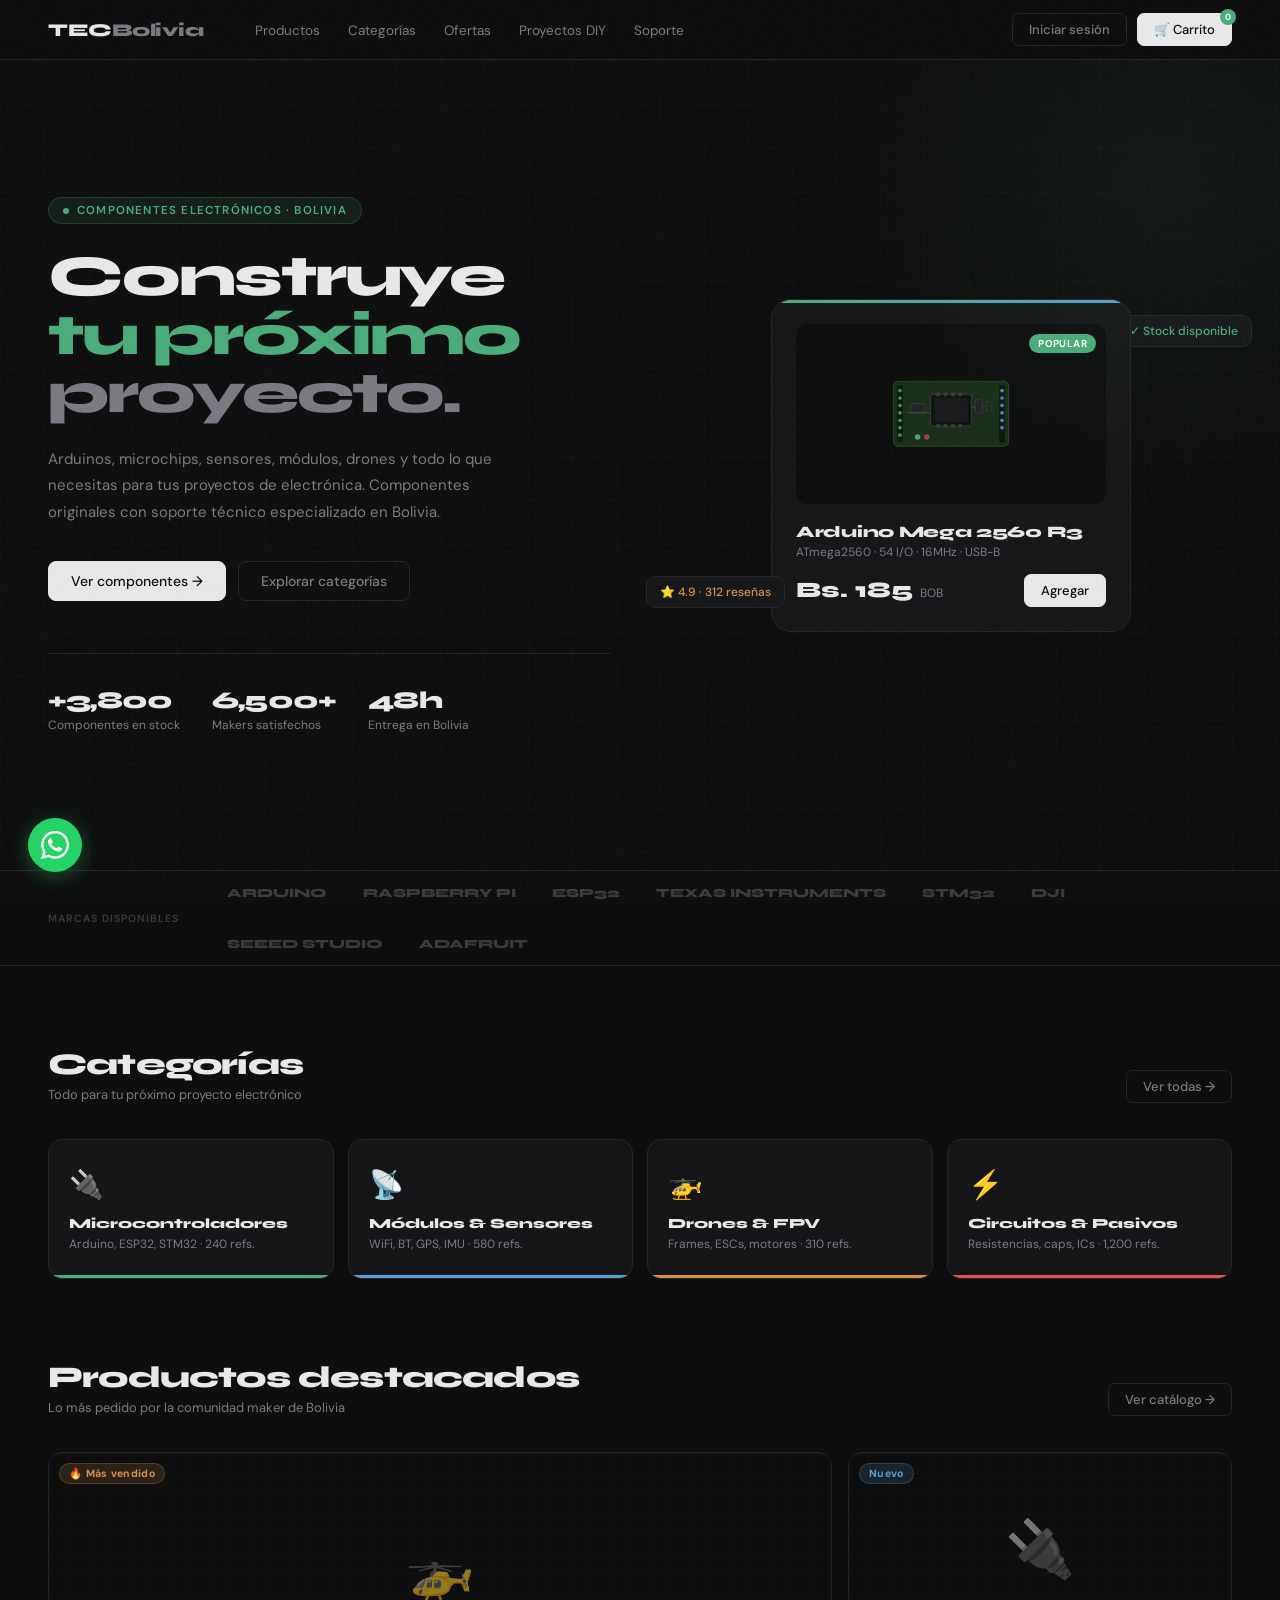
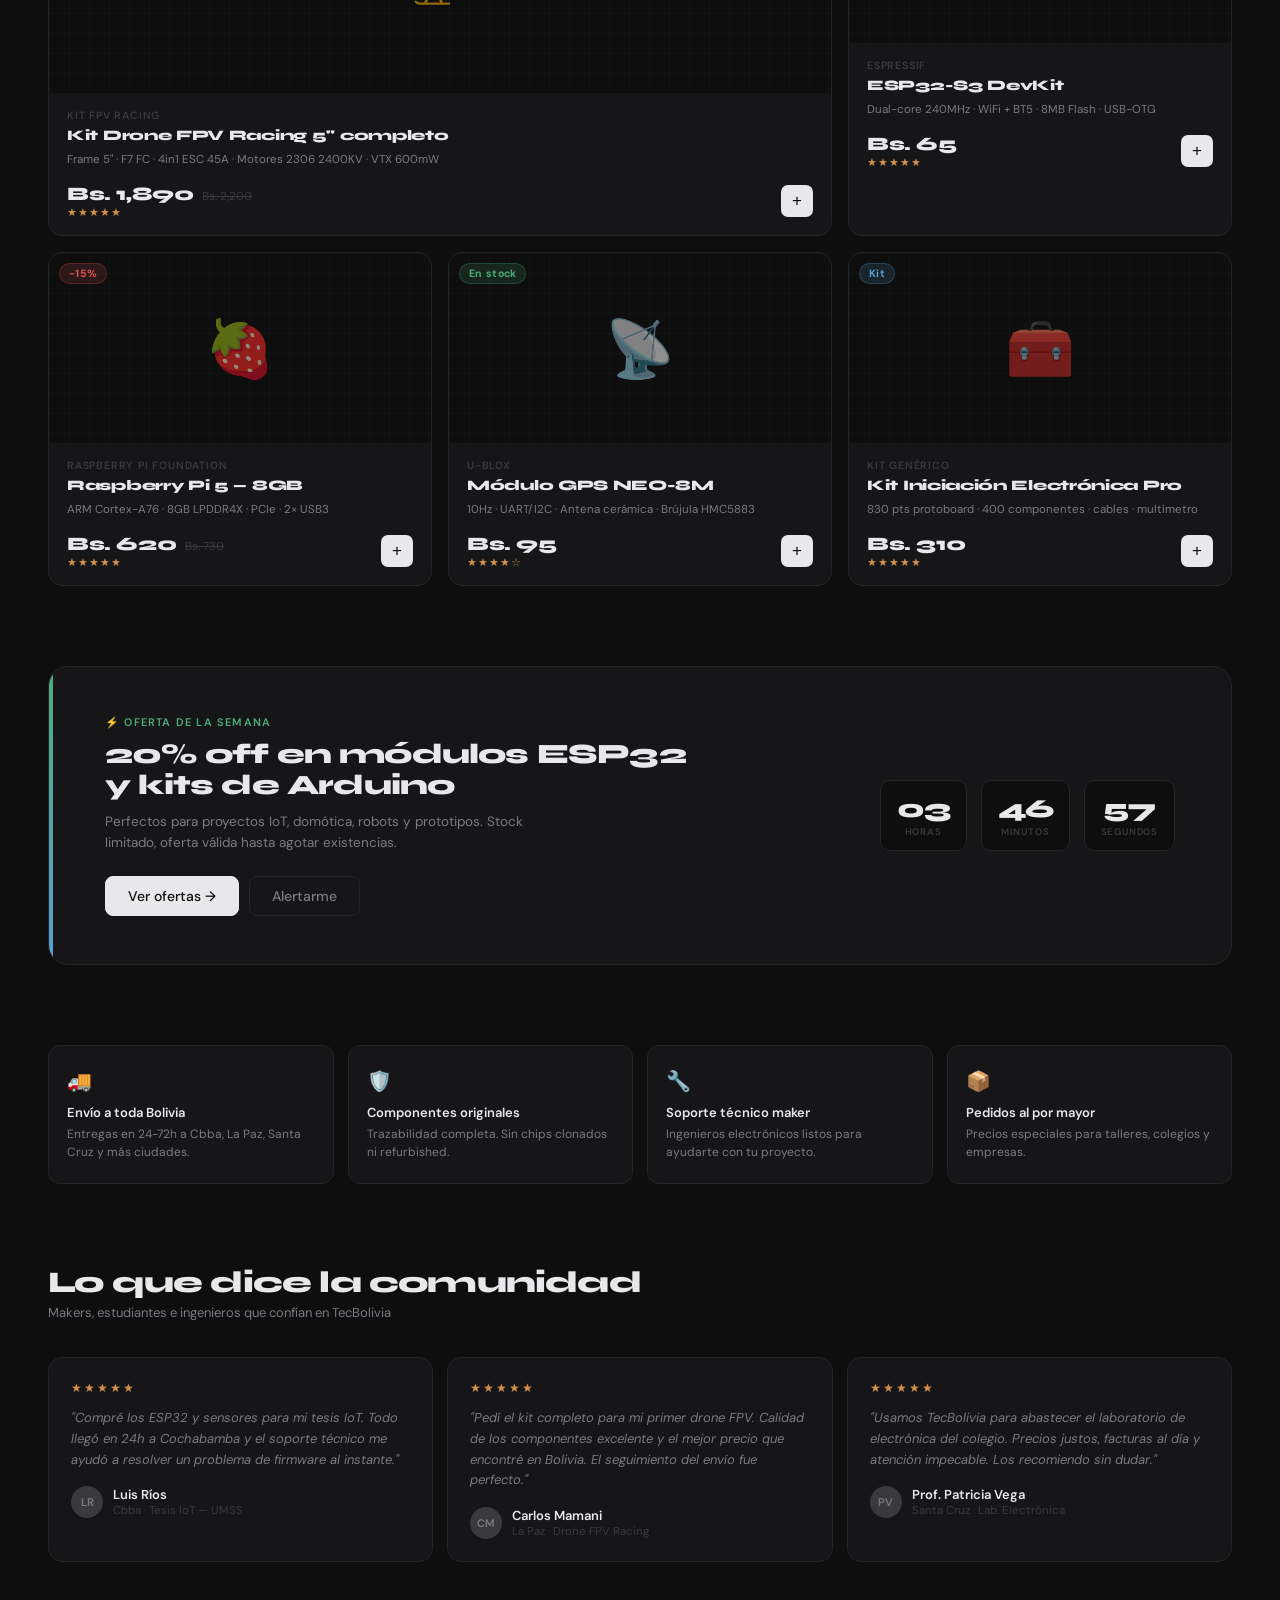
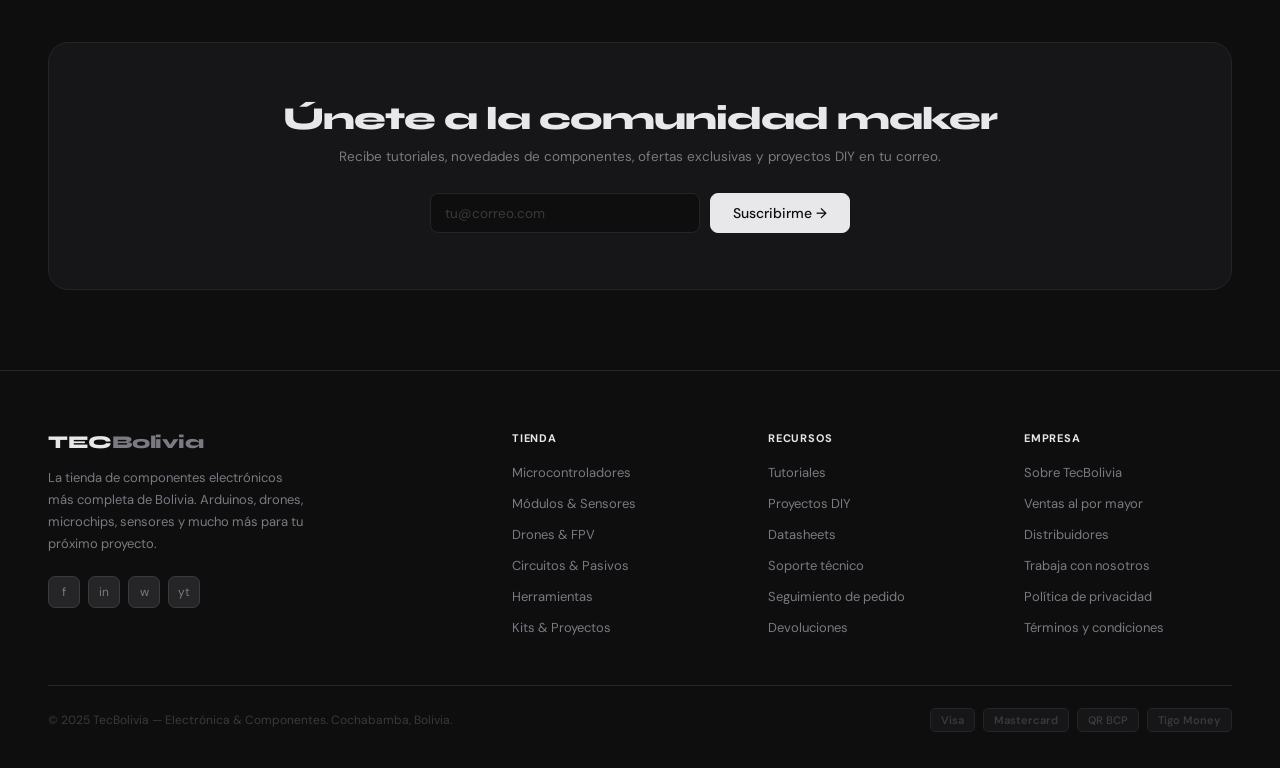
==== commit da6d8a34: "feat: nueva tematica y contexto de pagina de usuario" ====
--- a/index.html
+++ b/index.html
@@ -21,7 +21,6 @@
         }
 
         *, *::before, *::after { box-sizing: border-box; margin: 0; padding: 0; }
-
         html { scroll-behavior: smooth; }
 
         body {
@@ -31,7 +30,6 @@
             overflow-x: hidden;
         }
 
-        /* GRAIN */
         body::before {
             content: '';
             position: fixed;
@@ -44,936 +42,297 @@
 
         /* ─── NAV ─── */
         nav {
-            position: sticky;
-            top: 0;
-            z-index: 100;
-            background: rgba(14,14,15,0.85);
+            position: sticky; top: 0; z-index: 100;
+            background: rgba(14,14,15,0.88);
             backdrop-filter: blur(16px);
             border-bottom: 1px solid var(--border);
-            padding: 0 48px;
-            height: 60px;
-            display: flex;
-            align-items: center;
-            gap: 40px;
-        }
-
+            padding: 0 48px; height: 60px;
+            display: flex; align-items: center; gap: 40px;
+        }
         .nav-logo {
             font-family: 'Syne', sans-serif;
-            font-size: 18px;
-            font-weight: 800;
-            letter-spacing: -0.5px;
-            color: var(--text);
-            text-decoration: none;
-            margin-right: 12px;
+            font-size: 18px; font-weight: 800; letter-spacing: -0.5px;
+            color: var(--text); text-decoration: none; margin-right: 12px; white-space: nowrap;
         }
         .nav-logo span { color: var(--sub); }
-
-        .nav-links {
-            display: flex;
-            gap: 28px;
-            list-style: none;
-            flex: 1;
-        }
-
-        .nav-links a {
-            font-size: 13.5px;
-            color: var(--sub);
-            text-decoration: none;
-            transition: color .15s;
-        }
+        .nav-links { display: flex; gap: 28px; list-style: none; flex: 1; }
+        .nav-links a { font-size: 13.5px; color: var(--sub); text-decoration: none; transition: color .15s; white-space: nowrap; }
         .nav-links a:hover { color: var(--text); }
-
-        .nav-right {
-            margin-left: auto;
-            display: flex;
-            align-items: center;
-            gap: 10px;
-        }
+        .nav-right { margin-left: auto; display: flex; align-items: center; gap: 10px; }
 
         .btn {
             font-family: 'DM Sans', sans-serif;
-            font-size: 13px;
-            font-weight: 500;
-            padding: 7px 16px;
-            border-radius: 7px;
+            font-size: 13px; font-weight: 500;
+            padding: 7px 16px; border-radius: 7px;
             border: 1px solid var(--border);
-            background: transparent;
-            color: var(--sub);
-            cursor: pointer;
-            transition: all .18s;
-            text-decoration: none;
-            display: inline-flex;
-            align-items: center;
-            gap: 6px;
+            background: transparent; color: var(--sub);
+            cursor: pointer; transition: all .18s;
+            text-decoration: none; display: inline-flex; align-items: center; gap: 6px; white-space: nowrap;
         }
         .btn:hover { border-color: var(--muted); color: var(--text); background: var(--border); }
-
-        .btn-primary {
-            background: var(--text);
-            color: var(--bg);
-            border-color: var(--text);
-        }
+        .btn-primary { background: var(--text); color: var(--bg); border-color: var(--text); }
         .btn-primary:hover { background: #c8c8ca; border-color: #c8c8ca; color: var(--bg); }
-
-        .cart-btn {
-            position: relative;
-        }
+        .btn-lg { font-size: 14px; padding: 10px 22px; border-radius: 8px; }
+
+        .cart-btn { position: relative; }
         .cart-badge {
-            position: absolute;
-            top: -5px;
-            right: -5px;
-            width: 16px;
-            height: 16px;
-            background: var(--red);
-            color: #fff;
-            font-size: 9px;
-            font-weight: 700;
-            border-radius: 50%;
-            display: flex;
-            align-items: center;
-            justify-content: center;
+            position: absolute; top: -5px; right: -5px;
+            width: 16px; height: 16px;
+            background: var(--green); color: #fff;
+            font-size: 9px; font-weight: 700;
+            border-radius: 50%; display: flex; align-items: center; justify-content: center;
         }
 
         /* ─── HERO ─── */
         .hero {
-            min-height: 88vh;
-            display: grid;
-            grid-template-columns: 1fr 1fr;
-            align-items: center;
-            padding: 80px 48px;
-            gap: 60px;
-            position: relative;
-            overflow: hidden;
-        }
-
+            min-height: 90vh;
+            display: grid; grid-template-columns: 1fr 1fr;
+            align-items: center; padding: 80px 48px; gap: 60px;
+            position: relative; overflow: hidden;
+        }
+        .hero::before {
+            content: '';
+            position: absolute; inset: 0;
+            background-image:
+                linear-gradient(rgba(74,173,122,0.025) 1px, transparent 1px),
+                linear-gradient(90deg, rgba(74,173,122,0.025) 1px, transparent 1px);
+            background-size: 44px 44px;
+            pointer-events: none;
+        }
         .hero::after {
             content: '';
-            position: absolute;
-            top: -200px;
-            right: -200px;
-            width: 700px;
-            height: 700px;
-            border-radius: 50%;
-            background: radial-gradient(circle, rgba(90,158,212,0.06) 0%, transparent 70%);
+            position: absolute; top: -180px; right: -180px;
+            width: 600px; height: 600px; border-radius: 50%;
+            background: radial-gradient(circle, rgba(74,173,122,0.07) 0%, transparent 70%);
             pointer-events: none;
         }
 
         .hero-eyebrow {
-            display: inline-flex;
-            align-items: center;
-            gap: 8px;
-            font-size: 11.5px;
-            font-weight: 600;
-            letter-spacing: 1.2px;
-            text-transform: uppercase;
-            color: var(--blue);
-            background: rgba(90,158,212,0.1);
-            padding: 5px 14px;
-            border-radius: 20px;
-            border: 1px solid rgba(90,158,212,0.2);
+            display: inline-flex; align-items: center; gap: 8px;
+            font-size: 11.5px; font-weight: 600; letter-spacing: 1.2px;
+            text-transform: uppercase; color: var(--green);
+            background: rgba(74,173,122,0.1); padding: 5px 14px;
+            border-radius: 20px; border: 1px solid rgba(74,173,122,0.2);
             margin-bottom: 24px;
         }
         .hero-eyebrow::before {
-            content: '';
-            width: 6px;
-            height: 6px;
-            border-radius: 50%;
-            background: var(--blue);
-        }
+            content: ''; width: 6px; height: 6px;
+            border-radius: 50%; background: var(--green);
+            animation: blink 1.8s ease-in-out infinite;
+        }
+        @keyframes blink { 0%,100%{opacity:1} 50%{opacity:.2} }
 
         .hero-title {
             font-family: 'Syne', sans-serif;
-            font-size: clamp(42px, 5vw, 68px);
-            font-weight: 800;
-            letter-spacing: -2px;
-            line-height: 1.02;
-            margin-bottom: 22px;
-        }
-
-        .hero-title .accent { color: var(--blue); }
-        .hero-title .dim    { color: var(--sub);  }
-
-        .hero-desc {
-            font-size: 15.5px;
-            color: var(--sub);
-            line-height: 1.7;
-            max-width: 460px;
-            margin-bottom: 36px;
-        }
-
-        .hero-actions {
-            display: flex;
-            gap: 12px;
-            flex-wrap: wrap;
-        }
-
-        .btn-lg {
-            font-size: 14px;
-            padding: 10px 22px;
-            border-radius: 8px;
-        }
-
-        .hero-stats {
-            display: flex;
-            gap: 32px;
-            margin-top: 52px;
-            padding-top: 32px;
-            border-top: 1px solid var(--border);
-        }
-
-        .hstat-val {
-            font-family: 'Syne', sans-serif;
-            font-size: 26px;
-            font-weight: 800;
-            letter-spacing: -0.8px;
-            color: var(--text);
-        }
-        .hstat-label {
-            font-size: 12px;
-            color: var(--sub);
-            margin-top: 2px;
-        }
-
-        /* Hero visual */
-        .hero-visual {
-            display: flex;
-            align-items: center;
-            justify-content: center;
-            position: relative;
-        }
+            font-size: clamp(38px, 4.5vw, 64px);
+            font-weight: 800; letter-spacing: -2px; line-height: 1.02; margin-bottom: 22px;
+        }
+        .hero-title .accent { color: var(--green); }
+        .hero-title .dim    { color: var(--sub); }
+
+        .hero-desc { font-size: 15px; color: var(--sub); line-height: 1.75; max-width: 460px; margin-bottom: 36px; }
+        .hero-actions { display: flex; gap: 12px; flex-wrap: wrap; }
+
+        .hero-stats { display: flex; gap: 32px; margin-top: 52px; padding-top: 32px; border-top: 1px solid var(--border); }
+        .hstat-val { font-family: 'Syne', sans-serif; font-size: 24px; font-weight: 800; letter-spacing: -0.8px; }
+        .hstat-label { font-size: 12px; color: var(--sub); margin-top: 2px; }
+
+        .hero-visual { display: flex; align-items: center; justify-content: center; position: relative; }
 
         .hero-card {
-            background: var(--surface);
-            border: 1px solid var(--border);
-            border-radius: 20px;
-            padding: 28px;
-            width: 100%;
-            max-width: 380px;
-            position: relative;
-            overflow: hidden;
-        }
-
+            background: var(--surface); border: 1px solid var(--border);
+            border-radius: 20px; padding: 24px;
+            width: 100%; max-width: 360px; position: relative; overflow: hidden;
+        }
         .hero-card::before {
-            content: '';
-            position: absolute;
-            top: 0; left: 0; right: 0;
-            height: 3px;
-            background: linear-gradient(90deg, var(--blue), var(--green));
+            content: ''; position: absolute; top: 0; left: 0; right: 0; height: 3px;
+            background: linear-gradient(90deg, var(--green), var(--blue));
             border-radius: 20px 20px 0 0;
         }
-
         .hcard-img {
-            width: 100%;
-            height: 200px;
-            background: var(--bg);
-            border-radius: 12px;
-            display: flex;
-            align-items: center;
-            justify-content: center;
-            margin-bottom: 20px;
-            overflow: hidden;
-            position: relative;
-        }
-
-        .hcard-img svg {
-            width: 100px;
-            opacity: 0.8;
-        }
-
+            width: 100%; height: 180px; background: var(--bg);
+            border-radius: 12px; display: flex; align-items: center; justify-content: center;
+            margin-bottom: 18px; position: relative; overflow: hidden;
+        }
+        .hcard-img svg { width: 130px; }
         .hcard-badge {
-            position: absolute;
-            top: 12px;
-            right: 12px;
-            background: var(--green);
-            color: #fff;
-            font-size: 10.5px;
-            font-weight: 700;
-            padding: 3px 9px;
-            border-radius: 20px;
-            letter-spacing: 0.4px;
-        }
-
-        .hcard-name {
-            font-family: 'Syne', sans-serif;
-            font-size: 17px;
-            font-weight: 800;
-            letter-spacing: -0.4px;
-            margin-bottom: 4px;
-        }
-
-        .hcard-sub {
-            font-size: 12.5px;
-            color: var(--sub);
-            margin-bottom: 16px;
-        }
-
-        .hcard-bottom {
-            display: flex;
-            align-items: center;
-            justify-content: space-between;
-        }
-
-        .hcard-price {
-            font-family: 'Syne', sans-serif;
-            font-size: 24px;
-            font-weight: 800;
-            color: var(--text);
-        }
-        .hcard-price small {
-            font-size: 13px;
-            color: var(--sub);
-            font-family: 'DM Sans', sans-serif;
-            font-weight: 400;
-            margin-left: 2px;
-        }
+            position: absolute; top: 10px; right: 10px;
+            background: var(--green); color: #fff;
+            font-size: 10px; font-weight: 700; padding: 3px 9px; border-radius: 20px; letter-spacing: 0.4px;
+        }
+        .hcard-name { font-family: 'Syne', sans-serif; font-size: 16px; font-weight: 800; letter-spacing: -0.3px; margin-bottom: 3px; }
+        .hcard-sub { font-size: 12px; color: var(--sub); margin-bottom: 14px; }
+        .hcard-bottom { display: flex; align-items: center; justify-content: space-between; }
+        .hcard-price { font-family: 'Syne', sans-serif; font-size: 22px; font-weight: 800; }
+        .hcard-price small { font-size: 12px; color: var(--sub); font-family: 'DM Sans', sans-serif; font-weight: 400; }
 
         .floating-tag {
-            position: absolute;
-            background: var(--surface);
-            border: 1px solid var(--border);
-            border-radius: 10px;
-            padding: 8px 14px;
-            font-size: 12px;
-            font-weight: 500;
-        }
-
-        .float-1 {
-            top: 20px;
-            right: -24px;
-            color: var(--green);
-        }
-        .float-2 {
-            bottom: 30px;
-            left: -28px;
-            color: var(--amber);
-        }
+            position: absolute; background: var(--surface);
+            border: 1px solid var(--border); border-radius: 10px;
+            padding: 7px 13px; font-size: 12px; font-weight: 500;
+        }
+        .float-1 { top: 16px; right: -20px; color: var(--green); }
+        .float-2 { bottom: 24px; left: -24px; color: var(--amber); }
 
         /* ─── STRIP ─── */
         .strip {
-            border-top: 1px solid var(--border);
-            border-bottom: 1px solid var(--border);
-            padding: 16px 48px;
-            display: flex;
-            align-items: center;
-            gap: 48px;
-            overflow: hidden;
-        }
-
-        .strip-label {
-            font-size: 10.5px;
-            font-weight: 600;
-            letter-spacing: 1px;
-            text-transform: uppercase;
-            color: var(--muted);
-            white-space: nowrap;
-            flex-shrink: 0;
-        }
-
-        .brands {
-            display: flex;
-            gap: 40px;
-            align-items: center;
-        }
-
-        .brand {
-            font-family: 'Syne', sans-serif;
-            font-size: 14px;
-            font-weight: 800;
-            color: var(--muted);
-            letter-spacing: -0.3px;
-            white-space: nowrap;
-            transition: color .2s;
-        }
+            border-top: 1px solid var(--border); border-bottom: 1px solid var(--border);
+            padding: 14px 48px; display: flex; align-items: center; gap: 48px; overflow: hidden;
+        }
+        .strip-label { font-size: 10.5px; font-weight: 600; letter-spacing: 1px; text-transform: uppercase; color: var(--muted); white-space: nowrap; flex-shrink: 0; }
+        .brands { display: flex; gap: 36px; align-items: center; flex-wrap: wrap; }
+        .brand { font-family: 'Syne', sans-serif; font-size: 12.5px; font-weight: 800; color: var(--muted); white-space: nowrap; transition: color .2s; }
         .brand:hover { color: var(--sub); }
 
-        /* ─── CATEGORIES ─── */
-        .section {
-            padding: 80px 48px;
-        }
-
-        .section-header {
-            display: flex;
-            align-items: flex-end;
-            justify-content: space-between;
-            margin-bottom: 36px;
-        }
-
-        .section-title {
-            font-family: 'Syne', sans-serif;
-            font-size: 32px;
-            font-weight: 800;
-            letter-spacing: -1px;
-        }
-
-        .section-sub {
-            font-size: 13.5px;
-            color: var(--sub);
-            margin-top: 4px;
-        }
-
-        .cats-grid {
-            display: grid;
-            grid-template-columns: repeat(4, 1fr);
-            gap: 14px;
-        }
-
+        /* ─── SECTIONS ─── */
+        .section { padding: 80px 48px; }
+        .section-header { display: flex; align-items: flex-end; justify-content: space-between; margin-bottom: 36px; }
+        .section-title { font-family: 'Syne', sans-serif; font-size: 30px; font-weight: 800; letter-spacing: -0.8px; }
+        .section-sub { font-size: 13px; color: var(--sub); margin-top: 4px; }
+
+        /* ─── CATEGORÍAS ─── */
+        .cats-grid { display: grid; grid-template-columns: repeat(4, 1fr); gap: 14px; }
         .cat-card {
-            background: var(--surface);
-            border: 1px solid var(--border);
-            border-radius: 14px;
-            padding: 28px 22px;
-            cursor: pointer;
-            transition: all .2s;
-            position: relative;
-            overflow: hidden;
-            text-decoration: none;
-            display: block;
-        }
-
-        .cat-card:hover {
-            border-color: var(--muted);
-            transform: translateY(-2px);
-        }
-
-        .cat-card::after {
-            content: '';
-            position: absolute;
-            bottom: 0; left: 0; right: 0;
-            height: 3px;
-        }
-
-        .cat-card.blue::after  { background: var(--blue);  }
+            background: var(--surface); border: 1px solid var(--border);
+            border-radius: 14px; padding: 26px 20px;
+            cursor: pointer; transition: all .2s;
+            position: relative; overflow: hidden; text-decoration: none; display: block;
+        }
+        .cat-card:hover { border-color: var(--muted); transform: translateY(-2px); }
+        .cat-card::after { content: ''; position: absolute; bottom: 0; left: 0; right: 0; height: 3px; }
+        .cat-card.blue::after  { background: var(--blue); }
         .cat-card.green::after { background: var(--green); }
         .cat-card.amber::after { background: var(--amber); }
-        .cat-card.red::after   { background: var(--red);   }
-
-        .cat-icon {
-            font-size: 30px;
-            margin-bottom: 14px;
-            display: block;
-        }
-
-        .cat-name {
-            font-family: 'Syne', sans-serif;
-            font-size: 15px;
-            font-weight: 800;
-            color: var(--text);
-            margin-bottom: 4px;
-        }
-
-        .cat-count {
-            font-size: 12px;
-            color: var(--sub);
-        }
-
-        /* ─── PRODUCTS ─── */
-        .products-grid {
-            display: grid;
-            grid-template-columns: repeat(3, 1fr);
-            gap: 16px;
-        }
-
+        .cat-card.red::after   { background: var(--red); }
+        .cat-icon { font-size: 28px; margin-bottom: 12px; display: block; }
+        .cat-name { font-family: 'Syne', sans-serif; font-size: 14px; font-weight: 800; color: var(--text); margin-bottom: 4px; }
+        .cat-count { font-size: 12px; color: var(--sub); }
+
+        /* ─── PRODUCTOS ─── */
+        .products-grid { display: grid; grid-template-columns: repeat(3, 1fr); gap: 16px; }
         .product-card {
-            background: var(--surface);
-            border: 1px solid var(--border);
-            border-radius: 14px;
-            overflow: hidden;
-            cursor: pointer;
-            transition: all .2s;
-            position: relative;
-        }
-
-        .product-card:hover {
-            border-color: var(--muted);
-            transform: translateY(-3px);
-        }
-
-        .product-card.featured {
-            grid-column: span 2;
-        }
-
+            background: var(--surface); border: 1px solid var(--border);
+            border-radius: 14px; overflow: hidden; cursor: pointer; transition: all .2s;
+        }
+        .product-card:hover { border-color: var(--muted); transform: translateY(-3px); }
+        .product-card.featured { grid-column: span 2; }
         .product-img {
-            background: var(--bg);
-            height: 200px;
-            display: flex;
-            align-items: center;
-            justify-content: center;
-            position: relative;
-            overflow: hidden;
-        }
-
-        .product-card.featured .product-img { height: 260px; }
-
-        .product-img-icon {
-            font-size: 60px;
-            opacity: 0.5;
-        }
-
+            background: var(--bg); height: 190px;
+            display: flex; align-items: center; justify-content: center;
+            position: relative; overflow: hidden;
+        }
+        .product-card.featured .product-img { height: 240px; }
+        .product-img::after {
+            content: ''; position: absolute; inset: 0;
+            background-image:
+                linear-gradient(rgba(74,173,122,0.04) 1px, transparent 1px),
+                linear-gradient(90deg, rgba(74,173,122,0.04) 1px, transparent 1px);
+            background-size: 20px 20px; pointer-events: none;
+        }
+        .product-img-icon { font-size: 56px; opacity: 0.55; }
         .prod-tag {
-            position: absolute;
-            top: 12px;
-            left: 12px;
-            font-size: 10.5px;
-            font-weight: 700;
-            padding: 3px 9px;
-            border-radius: 20px;
-            letter-spacing: 0.4px;
-        }
-
-        .prod-tag.new    { background: rgba(90,158,212,.15);  color: var(--blue);  border: 1px solid rgba(90,158,212,.25); }
-        .prod-tag.sale   { background: rgba(224,82,82,.15);   color: var(--red);   border: 1px solid rgba(224,82,82,.25); }
-        .prod-tag.hot    { background: rgba(212,145,74,.15);  color: var(--amber); border: 1px solid rgba(212,145,74,.25); }
-        .prod-tag.stock  { background: rgba(74,173,122,.15);  color: var(--green); border: 1px solid rgba(74,173,122,.25); }
-
-        .product-body {
-            padding: 18px 20px;
-        }
-
-        .product-brand {
-            font-size: 11px;
-            font-weight: 600;
-            letter-spacing: 0.8px;
-            text-transform: uppercase;
-            color: var(--muted);
-            margin-bottom: 6px;
-        }
-
-        .product-name {
-            font-family: 'Syne', sans-serif;
-            font-size: 15px;
-            font-weight: 800;
-            letter-spacing: -0.3px;
-            color: var(--text);
-            margin-bottom: 6px;
-            line-height: 1.3;
-        }
-
-        .product-specs {
-            font-size: 12px;
-            color: var(--sub);
-            margin-bottom: 16px;
-            line-height: 1.5;
-        }
-
-        .product-footer {
-            display: flex;
-            align-items: center;
-            justify-content: space-between;
-        }
-
-        .product-price {
-            font-family: 'Syne', sans-serif;
-            font-size: 20px;
-            font-weight: 800;
-            letter-spacing: -0.5px;
-        }
-
-        .product-price-old {
-            font-size: 12px;
-            color: var(--muted);
-            text-decoration: line-through;
-            margin-left: 6px;
-        }
-
-        .product-stars {
-            font-size: 12px;
-            color: var(--amber);
-            letter-spacing: 1px;
-        }
-
+            position: absolute; top: 10px; left: 10px;
+            font-size: 10.5px; font-weight: 700;
+            padding: 3px 9px; border-radius: 20px; letter-spacing: 0.3px; z-index: 1;
+        }
+        .prod-tag.new   { background: rgba(90,158,212,.15);  color: var(--blue);  border: 1px solid rgba(90,158,212,.25); }
+        .prod-tag.sale  { background: rgba(224,82,82,.15);   color: var(--red);   border: 1px solid rgba(224,82,82,.25); }
+        .prod-tag.hot   { background: rgba(212,145,74,.15);  color: var(--amber); border: 1px solid rgba(212,145,74,.25); }
+        .prod-tag.stock { background: rgba(74,173,122,.15);  color: var(--green); border: 1px solid rgba(74,173,122,.25); }
+
+        .product-body { padding: 16px 18px; }
+        .product-brand { font-size: 10.5px; font-weight: 600; letter-spacing: 0.8px; text-transform: uppercase; color: var(--muted); margin-bottom: 5px; }
+        .product-name { font-family: 'Syne', sans-serif; font-size: 14.5px; font-weight: 800; letter-spacing: -0.3px; color: var(--text); margin-bottom: 5px; line-height: 1.3; }
+        .product-specs { font-size: 11.5px; color: var(--sub); margin-bottom: 14px; line-height: 1.5; }
+        .product-footer { display: flex; align-items: center; justify-content: space-between; }
+        .product-price { font-family: 'Syne', sans-serif; font-size: 19px; font-weight: 800; letter-spacing: -0.4px; }
+        .product-price-old { font-size: 11.5px; color: var(--muted); text-decoration: line-through; margin-left: 5px; }
+        .product-stars { font-size: 11px; color: var(--amber); letter-spacing: 1px; }
         .add-btn {
-            width: 34px;
-            height: 34px;
-            border-radius: 8px;
-            background: var(--text);
-            color: var(--bg);
-            border: none;
-            font-size: 18px;
-            cursor: pointer;
-            display: flex;
-            align-items: center;
-            justify-content: center;
-            transition: all .18s;
-            font-weight: 300;
-        }
-        .add-btn:hover { background: #c8c8ca; transform: scale(1.05); }
+            width: 32px; height: 32px; border-radius: 7px;
+            background: var(--text); color: var(--bg); border: none;
+            font-size: 17px; cursor: pointer;
+            display: flex; align-items: center; justify-content: center; transition: all .18s;
+        }
+        .add-btn:hover { background: #c8c8ca; transform: scale(1.06); }
 
         /* ─── BANNER ─── */
         .banner {
             margin: 0 48px 80px;
-            background: var(--surface);
-            border: 1px solid var(--border);
-            border-radius: 20px;
-            padding: 52px 60px;
-            display: grid;
-            grid-template-columns: 1fr auto;
-            align-items: center;
-            gap: 40px;
-            position: relative;
-            overflow: hidden;
-        }
-
+            background: var(--surface); border: 1px solid var(--border);
+            border-radius: 20px; padding: 48px 56px;
+            display: grid; grid-template-columns: 1fr auto;
+            align-items: center; gap: 40px;
+            position: relative; overflow: hidden;
+        }
         .banner::before {
-            content: '';
-            position: absolute;
-            left: 0; top: 0; bottom: 0;
-            width: 4px;
-            background: linear-gradient(180deg, var(--blue), var(--green));
-        }
-
-        .banner-eyebrow {
-            font-size: 11px;
-            font-weight: 600;
-            letter-spacing: 1.2px;
-            text-transform: uppercase;
-            color: var(--blue);
-            margin-bottom: 10px;
-        }
-
-        .banner-title {
-            font-family: 'Syne', sans-serif;
-            font-size: 30px;
-            font-weight: 800;
-            letter-spacing: -0.8px;
-            line-height: 1.1;
-            margin-bottom: 10px;
-        }
-
-        .banner-sub {
-            font-size: 14px;
-            color: var(--sub);
-            line-height: 1.6;
-            max-width: 460px;
-        }
-
-        .countdown {
-            display: flex;
-            gap: 16px;
-        }
-
-        .cd-box {
-            background: var(--bg);
-            border: 1px solid var(--border);
-            border-radius: 10px;
-            padding: 14px 18px;
-            text-align: center;
-            min-width: 64px;
-        }
-
-        .cd-num {
-            font-family: 'Syne', sans-serif;
-            font-size: 28px;
-            font-weight: 800;
-            letter-spacing: -1px;
-            color: var(--text);
-        }
-
-        .cd-label {
-            font-size: 10px;
-            font-weight: 600;
-            letter-spacing: 0.8px;
-            text-transform: uppercase;
-            color: var(--muted);
-            margin-top: 2px;
-        }
+            content: ''; position: absolute; left: 0; top: 0; bottom: 0; width: 4px;
+            background: linear-gradient(180deg, var(--green), var(--blue));
+        }
+        .banner-eyebrow { font-size: 11px; font-weight: 600; letter-spacing: 1.2px; text-transform: uppercase; color: var(--green); margin-bottom: 10px; }
+        .banner-title { font-family: 'Syne', sans-serif; font-size: 28px; font-weight: 800; letter-spacing: -0.8px; line-height: 1.1; margin-bottom: 10px; }
+        .banner-sub { font-size: 13.5px; color: var(--sub); line-height: 1.6; max-width: 460px; }
+        .countdown { display: flex; gap: 14px; }
+        .cd-box { background: var(--bg); border: 1px solid var(--border); border-radius: 10px; padding: 12px 16px; text-align: center; min-width: 60px; }
+        .cd-num { font-family: 'Syne', sans-serif; font-size: 26px; font-weight: 800; letter-spacing: -1px; }
+        .cd-label { font-size: 9.5px; font-weight: 600; letter-spacing: 0.8px; text-transform: uppercase; color: var(--muted); margin-top: 2px; }
 
         /* ─── FEATURES ─── */
-        .features-grid {
-            display: grid;
-            grid-template-columns: repeat(4, 1fr);
-            gap: 14px;
-        }
-
-        .feature {
-            background: var(--surface);
-            border: 1px solid var(--border);
-            border-radius: 12px;
-            padding: 24px 20px;
-        }
-
-        .feat-icon {
-            font-size: 22px;
-            margin-bottom: 12px;
-            display: block;
-        }
-
-        .feat-title {
-            font-size: 13.5px;
-            font-weight: 600;
-            color: var(--text);
-            margin-bottom: 4px;
-        }
-
-        .feat-sub {
-            font-size: 12px;
-            color: var(--sub);
-            line-height: 1.5;
-        }
+        .features-grid { display: grid; grid-template-columns: repeat(4, 1fr); gap: 14px; }
+        .feature { background: var(--surface); border: 1px solid var(--border); border-radius: 12px; padding: 22px 18px; }
+        .feat-icon { font-size: 20px; margin-bottom: 10px; display: block; }
+        .feat-title { font-size: 13px; font-weight: 600; color: var(--text); margin-bottom: 4px; }
+        .feat-sub { font-size: 12px; color: var(--sub); line-height: 1.5; }
 
         /* ─── TESTIMONIALS ─── */
-        .testi-grid {
-            display: grid;
-            grid-template-columns: repeat(3, 1fr);
-            gap: 14px;
-        }
-
-        .testi {
-            background: var(--surface);
-            border: 1px solid var(--border);
-            border-radius: 14px;
-            padding: 24px;
-        }
-
-        .testi-stars {
-            color: var(--amber);
-            font-size: 13px;
-            letter-spacing: 2px;
-            margin-bottom: 12px;
-        }
-
-        .testi-text {
-            font-size: 13.5px;
-            color: var(--sub);
-            line-height: 1.6;
-            margin-bottom: 18px;
-            font-style: italic;
-        }
-
-        .testi-author {
-            display: flex;
-            align-items: center;
-            gap: 10px;
-        }
-
-        .testi-avatar {
-            width: 34px;
-            height: 34px;
-            border-radius: 50%;
-            background: var(--muted);
-            display: flex;
-            align-items: center;
-            justify-content: center;
-            font-size: 12px;
-            font-weight: 600;
-            color: var(--sub);
-            flex-shrink: 0;
-        }
-
-        .testi-name {
-            font-size: 13px;
-            font-weight: 600;
-            color: var(--text);
-        }
-
-        .testi-location {
-            font-size: 11.5px;
-            color: var(--muted);
-        }
+        .testi-grid { display: grid; grid-template-columns: repeat(3, 1fr); gap: 14px; }
+        .testi { background: var(--surface); border: 1px solid var(--border); border-radius: 14px; padding: 22px; }
+        .testi-stars { color: var(--amber); font-size: 12px; letter-spacing: 2px; margin-bottom: 12px; }
+        .testi-text { font-size: 13px; color: var(--sub); line-height: 1.6; margin-bottom: 16px; font-style: italic; }
+        .testi-author { display: flex; align-items: center; gap: 10px; }
+        .testi-avatar { width: 32px; height: 32px; border-radius: 50%; background: var(--muted); display: flex; align-items: center; justify-content: center; font-size: 11px; font-weight: 600; color: var(--sub); flex-shrink: 0; }
+        .testi-name { font-size: 13px; font-weight: 600; color: var(--text); }
+        .testi-location { font-size: 11.5px; color: var(--muted); }
 
         /* ─── NEWSLETTER ─── */
-        .newsletter {
-            margin: 0 48px 80px;
-            background: var(--surface);
-            border: 1px solid var(--border);
-            border-radius: 20px;
-            padding: 60px;
-            text-align: center;
-        }
-
-        .news-title {
-            font-family: 'Syne', sans-serif;
-            font-size: 36px;
-            font-weight: 800;
-            letter-spacing: -1px;
-            margin-bottom: 12px;
-        }
-
-        .news-sub {
-            font-size: 14px;
-            color: var(--sub);
-            margin-bottom: 32px;
-        }
-
-        .news-form {
-            display: flex;
-            gap: 10px;
-            max-width: 440px;
-            margin: 0 auto;
-        }
-
-        .news-input {
-            flex: 1;
-            background: var(--bg);
-            border: 1px solid var(--border);
-            border-radius: 8px;
-            padding: 10px 16px;
-            font-family: 'DM Sans', sans-serif;
-            font-size: 13.5px;
-            color: var(--text);
-            outline: none;
-            transition: border-color .18s;
-        }
+        .newsletter { margin: 0 48px 80px; background: var(--surface); border: 1px solid var(--border); border-radius: 20px; padding: 56px; text-align: center; }
+        .news-title { font-family: 'Syne', sans-serif; font-size: 32px; font-weight: 800; letter-spacing: -1px; margin-bottom: 10px; }
+        .news-sub { font-size: 13.5px; color: var(--sub); margin-bottom: 28px; }
+        .news-form { display: flex; gap: 10px; max-width: 420px; margin: 0 auto; }
+        .news-input { flex: 1; background: var(--bg); border: 1px solid var(--border); border-radius: 8px; padding: 10px 14px; font-family: 'DM Sans', sans-serif; font-size: 13.5px; color: var(--text); outline: none; transition: border-color .18s; }
         .news-input::placeholder { color: var(--muted); }
         .news-input:focus { border-color: var(--muted); }
 
         /* ─── FOOTER ─── */
-        footer {
-            border-top: 1px solid var(--border);
-            padding: 60px 48px 36px;
-        }
-
-        .footer-grid {
-            display: grid;
-            grid-template-columns: 2fr 1fr 1fr 1fr;
-            gap: 48px;
-            margin-bottom: 48px;
-        }
-
-        .footer-brand .nav-logo {
-            display: inline-block;
-            margin-bottom: 14px;
-        }
-
-        .footer-desc {
-            font-size: 13px;
-            color: var(--sub);
-            line-height: 1.7;
-            max-width: 260px;
-            margin-bottom: 20px;
-        }
-
-        .social-links {
-            display: flex;
-            gap: 8px;
-        }
-
-        .social-btn {
-            width: 32px;
-            height: 32px;
-            border-radius: 7px;
-            background: var(--border);
-            border: 1px solid var(--muted);
-            display: flex;
-            align-items: center;
-            justify-content: center;
-            font-size: 13px;
-            color: var(--sub);
-            cursor: pointer;
-            transition: all .15s;
-            text-decoration: none;
-        }
+        footer { border-top: 1px solid var(--border); padding: 60px 48px 36px; }
+        .footer-grid { display: grid; grid-template-columns: 2fr 1fr 1fr 1fr; gap: 48px; margin-bottom: 48px; }
+        .footer-brand .nav-logo { display: inline-block; margin-bottom: 14px; }
+        .footer-desc { font-size: 13px; color: var(--sub); line-height: 1.7; max-width: 260px; margin-bottom: 20px; }
+        .social-links { display: flex; gap: 8px; }
+        .social-btn { width: 32px; height: 32px; border-radius: 7px; background: var(--border); border: 1px solid var(--muted); display: flex; align-items: center; justify-content: center; font-size: 12px; color: var(--sub); cursor: pointer; transition: all .15s; text-decoration: none; }
         .social-btn:hover { background: var(--muted); color: var(--text); }
-
-        .footer-col-title {
-            font-size: 11.5px;
-            font-weight: 700;
-            letter-spacing: 0.8px;
-            text-transform: uppercase;
-            color: var(--text);
-            margin-bottom: 18px;
-        }
-
-        .footer-links {
-            list-style: none;
-            display: flex;
-            flex-direction: column;
-            gap: 10px;
-        }
-
-        .footer-links a {
-            font-size: 13px;
-            color: var(--sub);
-            text-decoration: none;
-            transition: color .15s;
-        }
+        .footer-col-title { font-size: 11px; font-weight: 700; letter-spacing: 0.8px; text-transform: uppercase; color: var(--text); margin-bottom: 16px; }
+        .footer-links { list-style: none; display: flex; flex-direction: column; gap: 10px; }
+        .footer-links a { font-size: 13px; color: var(--sub); text-decoration: none; transition: color .15s; }
         .footer-links a:hover { color: var(--text); }
-
-        .footer-bottom {
-            border-top: 1px solid var(--border);
-            padding-top: 24px;
-            display: flex;
-            align-items: center;
-            justify-content: space-between;
-        }
-
-        .footer-copy {
-            font-size: 12.5px;
-            color: var(--muted);
-        }
-
-        .footer-badges {
-            display: flex;
-            gap: 8px;
-        }
-
-        .pay-badge {
-            background: var(--surface);
-            border: 1px solid var(--border);
-            border-radius: 5px;
-            padding: 4px 10px;
-            font-size: 11px;
-            font-weight: 600;
-            color: var(--muted);
-        }
-
-        /* ─── WHATSAPP FLOTANTE ─── */
-        .wa-float {
-            position: fixed;
-            bottom: 28px;
-            left: 28px;
-            z-index: 500;
-            display: flex;
-            align-items: center;
-            gap: 10px;
-        }
-
-        .wa-btn {
-            width: 54px;
-            height: 54px;
-            border-radius: 50%;
-            background: #25D366;
-            border: none;
-            cursor: pointer;
-            display: flex;
-            align-items: center;
-            justify-content: center;
-            box-shadow: 0 4px 20px rgba(37,211,102,0.35);
-            transition: transform .2s, box-shadow .2s;
-            text-decoration: none;
-            flex-shrink: 0;
-        }
-
-        .wa-btn:hover {
-            transform: scale(1.1);
-            box-shadow: 0 6px 28px rgba(37,211,102,0.5);
-        }
-
-        .wa-btn svg {
-            width: 28px;
-            height: 28px;
-            fill: #fff;
-        }
-
-        .wa-tooltip {
-            background: var(--surface);
-            border: 1px solid var(--border);
-            border-radius: 10px;
-            padding: 8px 14px;
-            font-size: 12.5px;
-            color: var(--text);
-            white-space: nowrap;
-            opacity: 0;
-            transform: translateX(-8px);
-            transition: opacity .2s, transform .2s;
-            pointer-events: none;
-        }
-
-        .wa-float:hover .wa-tooltip {
-            opacity: 1;
-            transform: translateX(0);
-        }
-
+        .footer-bottom { border-top: 1px solid var(--border); padding-top: 22px; display: flex; align-items: center; justify-content: space-between; }
+        .footer-copy { font-size: 12px; color: var(--muted); }
+        .footer-badges { display: flex; gap: 8px; }
+        .pay-badge { background: var(--surface); border: 1px solid var(--border); border-radius: 5px; padding: 4px 10px; font-size: 11px; font-weight: 600; color: var(--muted); }
+
+        /* ─── WHATSAPP ─── */
+        .wa-float { position: fixed; bottom: 28px; left: 28px; z-index: 500; display: flex; align-items: center; gap: 10px; }
+        .wa-btn { width: 54px; height: 54px; border-radius: 50%; background: #25D366; border: none; cursor: pointer; display: flex; align-items: center; justify-content: center; box-shadow: 0 4px 20px rgba(37,211,102,0.35); transition: transform .2s, box-shadow .2s; text-decoration: none; flex-shrink: 0; }
+        .wa-btn:hover { transform: scale(1.1); box-shadow: 0 6px 28px rgba(37,211,102,0.5); }
+        .wa-btn svg { width: 28px; height: 28px; fill: #fff; }
+        .wa-tooltip { background: var(--surface); border: 1px solid var(--border); border-radius: 10px; padding: 8px 14px; font-size: 12.5px; color: var(--text); white-space: nowrap; opacity: 0; transform: translateX(-8px); transition: opacity .2s, transform .2s; pointer-events: none; }
+        .wa-float:hover .wa-tooltip { opacity: 1; transform: translateX(0); }
         .wa-tooltip strong { color: #25D366; font-weight: 600; }
+
+        /* ─── TOAST ─── */
+        .toast { position: fixed; bottom: 32px; right: 32px; background: var(--surface); border: 1px solid var(--border); border-radius: 10px; padding: 13px 18px; font-size: 13px; color: var(--text); z-index: 9000; display: flex; align-items: center; gap: 10px; transform: translateY(80px); opacity: 0; transition: all .3s ease; pointer-events: none; box-shadow: 0 8px 32px rgba(0,0,0,0.4); }
+        .toast.show { transform: translateY(0); opacity: 1; }
+        .toast-dot { width: 7px; height: 7px; border-radius: 50%; background: var(--green); flex-shrink: 0; }
 
         /* ─── SCROLLBAR ─── */
         ::-webkit-scrollbar { width: 5px; }
@@ -981,52 +340,12 @@
         ::-webkit-scrollbar-thumb { background: var(--muted); border-radius: 10px; }
 
         /* ─── ANIMATIONS ─── */
-        .fade-in {
-            opacity: 0;
-            transform: translateY(16px);
-            animation: fadeUp .5s ease forwards;
-        }
-
-        @keyframes fadeUp {
-            to { opacity: 1; transform: translateY(0); }
-        }
-
+        .fade-in { opacity: 0; transform: translateY(14px); animation: fadeUp .5s ease forwards; }
+        @keyframes fadeUp { to { opacity: 1; transform: translateY(0); } }
         .fade-in:nth-child(1) { animation-delay: .05s; }
         .fade-in:nth-child(2) { animation-delay: .12s; }
         .fade-in:nth-child(3) { animation-delay: .19s; }
         .fade-in:nth-child(4) { animation-delay: .26s; }
-
-        /* ─── TOAST ─── */
-        .toast {
-            position: fixed;
-            bottom: 32px;
-            right: 32px;
-            background: var(--surface);
-            border: 1px solid var(--border);
-            border-radius: 10px;
-            padding: 14px 18px;
-            font-size: 13.5px;
-            color: var(--text);
-            z-index: 9000;
-            display: flex;
-            align-items: center;
-            gap: 10px;
-            transform: translateY(80px);
-            opacity: 0;
-            transition: all .3s ease;
-            pointer-events: none;
-            box-shadow: 0 8px 32px rgba(0,0,0,0.4);
-        }
-
-        .toast.show { transform: translateY(0); opacity: 1; }
-
-        .toast-dot {
-            width: 8px;
-            height: 8px;
-            border-radius: 50%;
-            background: var(--green);
-            flex-shrink: 0;
-        }
     </style>
 </head>
 <body>
@@ -1038,7 +357,7 @@
         <li><a href="#productos">Productos</a></li>
         <li><a href="#categorias">Categorías</a></li>
         <li><a href="#ofertas">Ofertas</a></li>
-        <li><a href="#">Marcas</a></li>
+        <li><a href="#">Proyectos DIY</a></li>
         <li><a href="#">Soporte</a></li>
     </ul>
     <div class="nav-right">
@@ -1053,29 +372,30 @@
 <!-- ─── HERO ─── -->
 <section class="hero">
     <div>
+        <div class="hero-eyebrow">Componentes electrónicos · Bolivia</div>
         <h1 class="hero-title">
-            El futuro<br>
-            <span class="accent">tecnológico</span><br>
-            <span class="dim">está aquí.</span>
+            Construye<br>
+            <span class="accent">tu próximo</span><br>
+            <span class="dim">proyecto.</span>
         </h1>
         <p class="hero-desc">
-            Encuentra los últimos equipos, smartphones, laptops y accesorios tecnológicos con la mejor garantía y servicio técnico especializado de Bolivia.
+            Arduinos, microchips, sensores, módulos, drones y todo lo que necesitas para tus proyectos de electrónica. Componentes originales con soporte técnico especializado en Bolivia.
         </p>
         <div class="hero-actions">
-            <a href="#productos" class="btn btn-primary btn-lg">Ver productos →</a>
-            <a href="#ofertas" class="btn btn-lg">Ver ofertas</a>
+            <a href="#productos" class="btn btn-primary btn-lg">Ver componentes →</a>
+            <a href="#categorias" class="btn btn-lg">Explorar categorías</a>
         </div>
         <div class="hero-stats">
             <div>
-                <div class="hstat-val">+4,200</div>
-                <div class="hstat-label">Productos disponibles</div>
+                <div class="hstat-val">+3,800</div>
+                <div class="hstat-label">Componentes en stock</div>
             </div>
             <div>
-                <div class="hstat-val">12,000+</div>
-                <div class="hstat-label">Clientes satisfechos</div>
+                <div class="hstat-val">6,500+</div>
+                <div class="hstat-label">Makers satisfechos</div>
             </div>
             <div>
-                <div class="hstat-val">72h</div>
+                <div class="hstat-val">48h</div>
                 <div class="hstat-label">Entrega en Bolivia</div>
             </div>
         </div>
@@ -1085,47 +405,68 @@
         <div class="floating-tag float-1">✓ Stock disponible</div>
         <div class="hero-card">
             <div class="hcard-img">
-                <span class="hcard-badge">NUEVO</span>
-                <svg viewBox="0 0 120 80" fill="none" xmlns="http://www.w3.org/2000/svg">
-                    <rect x="10" y="8" width="100" height="54" rx="6" fill="#252528" stroke="#3a3a3e"/>
-                    <rect x="14" y="12" width="92" height="46" rx="4" fill="#161618"/>
-                    <rect x="18" y="16" width="84" height="38" rx="3" fill="#0a0a0b"/>
-                    <rect x="22" y="20" width="40" height="5" rx="2" fill="#3a3a3e"/>
-                    <rect x="22" y="28" width="28" height="3" rx="1.5" fill="#252528"/>
-                    <rect x="22" y="34" width="60" height="3" rx="1.5" fill="#252528"/>
-                    <rect x="22" y="40" width="50" height="3" rx="1.5" fill="#252528"/>
-                    <rect x="66" y="20" width="28" height="20" rx="3" fill="#1a2a3a"/>
-                    <rect x="40" y="62" width="40" height="4" rx="2" fill="#252528"/>
-                    <rect x="30" y="66" width="60" height="6" rx="3" fill="#1e1e20"/>
-                    <circle cx="92" cy="26" r="8" fill="#5a9ed4" opacity="0.2"/>
-                    <circle cx="92" cy="26" r="4" fill="#5a9ed4" opacity="0.6"/>
+                <span class="hcard-badge">POPULAR</span>
+                <svg viewBox="0 0 140 90" fill="none" xmlns="http://www.w3.org/2000/svg">
+                    <rect x="8" y="10" width="124" height="70" rx="5" fill="#1a2e1a" stroke="#2a4a2a"/>
+                    <rect x="12" y="14" width="6" height="62" rx="1" fill="#0a1a0a"/>
+                    <circle cx="15" cy="20" r="2" fill="#4aad7a" opacity=".8"/>
+                    <circle cx="15" cy="28" r="2" fill="#4aad7a" opacity=".8"/>
+                    <circle cx="15" cy="36" r="2" fill="#4aad7a" opacity=".8"/>
+                    <circle cx="15" cy="44" r="2" fill="#4aad7a" opacity=".8"/>
+                    <circle cx="15" cy="52" r="2" fill="#4aad7a" opacity=".8"/>
+                    <circle cx="15" cy="60" r="2" fill="#4aad7a" opacity=".8"/>
+                    <circle cx="15" cy="68" r="2" fill="#4aad7a" opacity=".8"/>
+                    <rect x="122" y="14" width="6" height="62" rx="1" fill="#0a1a0a"/>
+                    <circle cx="125" cy="20" r="2" fill="#5a9ed4" opacity=".8"/>
+                    <circle cx="125" cy="28" r="2" fill="#5a9ed4" opacity=".8"/>
+                    <circle cx="125" cy="36" r="2" fill="#5a9ed4" opacity=".8"/>
+                    <circle cx="125" cy="44" r="2" fill="#5a9ed4" opacity=".8"/>
+                    <circle cx="125" cy="52" r="2" fill="#5a9ed4" opacity=".8"/>
+                    <circle cx="125" cy="60" r="2" fill="#5a9ed4" opacity=".8"/>
+                    <rect x="48" y="24" width="44" height="34" rx="3" fill="#111" stroke="#3a3a3e"/>
+                    <rect x="52" y="28" width="36" height="26" rx="2" fill="#1a1a1c"/>
+                    <rect x="54" y="22" width="4" height="4" rx="1" fill="#3a3a3e"/>
+                    <rect x="62" y="22" width="4" height="4" rx="1" fill="#3a3a3e"/>
+                    <rect x="70" y="22" width="4" height="4" rx="1" fill="#3a3a3e"/>
+                    <rect x="78" y="22" width="4" height="4" rx="1" fill="#3a3a3e"/>
+                    <rect x="54" y="56" width="4" height="4" rx="1" fill="#3a3a3e"/>
+                    <rect x="62" y="56" width="4" height="4" rx="1" fill="#3a3a3e"/>
+                    <rect x="70" y="56" width="4" height="4" rx="1" fill="#3a3a3e"/>
+                    <rect x="78" y="56" width="4" height="4" rx="1" fill="#3a3a3e"/>
+                    <rect x="26" y="34" width="16" height="10" rx="2" fill="#252528" stroke="#3a3a3e"/>
+                    <circle cx="34" cy="70" r="3" fill="#4aad7a" opacity=".9"/>
+                    <circle cx="44" cy="70" r="3" fill="#e05252" opacity=".6"/>
+                    <rect x="96" y="30" width="8" height="14" rx="2" fill="#252528" stroke="#3a3a3e"/>
+                    <rect x="108" y="32" width="6" height="10" rx="1" fill="#1a2e1a" stroke="#3a3a3e"/>
+                    <line x1="22" y1="44" x2="48" y2="44" stroke="#4aad7a" stroke-width="0.8" opacity=".4"/>
+                    <line x1="92" y1="38" x2="96" y2="38" stroke="#5a9ed4" stroke-width="0.8" opacity=".4"/>
                 </svg>
             </div>
-            <div class="hcard-name">UltraBook Pro X1</div>
-            <div class="hcard-sub">Intel Core i9 · 32GB RAM · 2TB SSD</div>
+            <div class="hcard-name">Arduino Mega 2560 R3</div>
+            <div class="hcard-sub">ATmega2560 · 54 I/O · 16MHz · USB-B</div>
             <div class="hcard-bottom">
                 <div>
-                    <div class="hcard-price">Bs. 8,490 <small>BOB</small></div>
+                    <div class="hcard-price">Bs. 185 <small>BOB</small></div>
                 </div>
-                <button class="btn btn-primary" onclick="addToCart('UltraBook Pro X1')">Agregar</button>
-            </div>
-        </div>
-        <div class="floating-tag float-2">⭐ 4.9 · 238 reseñas</div>
+                <button class="btn btn-primary" onclick="addToCart('Arduino Mega 2560')">Agregar</button>
+            </div>
+        </div>
+        <div class="floating-tag float-2">⭐ 4.9 · 312 reseñas</div>
     </div>
 </section>
 
 <!-- ─── BRAND STRIP ─── -->
 <div class="strip">
-    <span class="strip-label">Marcas oficiales</span>
+    <span class="strip-label">Marcas disponibles</span>
     <div class="brands">
-        <span class="brand">SAMSUNG</span>
-        <span class="brand">APPLE</span>
-        <span class="brand">LENOVO</span>
-        <span class="brand">ASUS</span>
-        <span class="brand">SONY</span>
-        <span class="brand">LG</span>
-        <span class="brand">HP</span>
-        <span class="brand">XIAOMI</span>
+        <span class="brand">ARDUINO</span>
+        <span class="brand">RASPBERRY PI</span>
+        <span class="brand">ESP32</span>
+        <span class="brand">TEXAS INSTRUMENTS</span>
+        <span class="brand">STM32</span>
+        <span class="brand">DJI</span>
+        <span class="brand">SEEED STUDIO</span>
+        <span class="brand">ADAFRUIT</span>
     </div>
 </div>
 
@@ -1134,30 +475,30 @@
     <div class="section-header">
         <div>
             <div class="section-title">Categorías</div>
-            <div class="section-sub">Encuentra exactamente lo que buscas</div>
+            <div class="section-sub">Todo para tu próximo proyecto electrónico</div>
         </div>
         <a href="#" class="btn">Ver todas →</a>
     </div>
     <div class="cats-grid">
+        <a href="#" class="cat-card green fade-in">
+            <span class="cat-icon">🔌</span>
+            <div class="cat-name">Microcontroladores</div>
+            <div class="cat-count">Arduino, ESP32, STM32 · 240 refs.</div>
+        </a>
         <a href="#" class="cat-card blue fade-in">
-            <span class="cat-icon">💻</span>
-            <div class="cat-name">Laptops & PCs</div>
-            <div class="cat-count">348 productos</div>
-        </a>
-        <a href="#" class="cat-card green fade-in">
-            <span class="cat-icon">📱</span>
-            <div class="cat-name">Smartphones</div>
-            <div class="cat-count">512 productos</div>
+            <span class="cat-icon">📡</span>
+            <div class="cat-name">Módulos & Sensores</div>
+            <div class="cat-count">WiFi, BT, GPS, IMU · 580 refs.</div>
         </a>
         <a href="#" class="cat-card amber fade-in">
-            <span class="cat-icon">🎧</span>
-            <div class="cat-name">Audio & Gaming</div>
-            <div class="cat-count">276 productos</div>
+            <span class="cat-icon">🚁</span>
+            <div class="cat-name">Drones & FPV</div>
+            <div class="cat-count">Frames, ESCs, motores · 310 refs.</div>
         </a>
         <a href="#" class="cat-card red fade-in">
-            <span class="cat-icon">📷</span>
-            <div class="cat-name">Fotografía</div>
-            <div class="cat-count">194 productos</div>
+            <span class="cat-icon">⚡</span>
+            <div class="cat-name">Circuitos & Pasivos</div>
+            <div class="cat-count">Resistencias, caps, ICs · 1,200 refs.</div>
         </a>
     </div>
 </section>
@@ -1167,29 +508,28 @@
     <div class="section-header">
         <div>
             <div class="section-title">Productos destacados</div>
-            <div class="section-sub">Lo más vendido esta semana</div>
+            <div class="section-sub">Lo más pedido por la comunidad maker de Bolivia</div>
         </div>
         <a href="#" class="btn">Ver catálogo →</a>
     </div>
     <div class="products-grid">
 
-        <!-- Featured -->
         <div class="product-card featured">
             <div class="product-img">
                 <span class="prod-tag hot">🔥 Más vendido</span>
-                <span class="product-img-icon">📱</span>
+                <span class="product-img-icon">🚁</span>
             </div>
             <div class="product-body">
-                <div class="product-brand">Samsung</div>
-                <div class="product-name">Galaxy S25 Ultra 5G</div>
-                <div class="product-specs">6.8" AMOLED · 200MP · 5000mAh · 12GB RAM · 256GB</div>
+                <div class="product-brand">Kit FPV Racing</div>
+                <div class="product-name">Kit Drone FPV Racing 5" completo</div>
+                <div class="product-specs">Frame 5" · F7 FC · 4in1 ESC 45A · Motores 2306 2400KV · VTX 600mW</div>
                 <div class="product-footer">
                     <div>
-                        <span class="product-price">Bs. 5,890</span>
-                        <span class="product-price-old">Bs. 6,500</span>
+                        <span class="product-price">Bs. 1,890</span>
+                        <span class="product-price-old">Bs. 2,200</span>
                         <div class="product-stars">★★★★★</div>
                     </div>
-                    <button class="add-btn" onclick="addToCart('Galaxy S25 Ultra')">+</button>
+                    <button class="add-btn" onclick="addToCart('Kit Drone FPV 5&quot;')">+</button>
                 </div>
             </div>
         </div>
@@ -1197,38 +537,38 @@
         <div class="product-card">
             <div class="product-img">
                 <span class="prod-tag new">Nuevo</span>
-                <span class="product-img-icon">🎧</span>
+                <span class="product-img-icon">🔌</span>
             </div>
             <div class="product-body">
-                <div class="product-brand">Sony</div>
-                <div class="product-name">WH-1000XM6</div>
-                <div class="product-specs">ANC · 40h batería · Hi-Res Audio</div>
+                <div class="product-brand">Espressif</div>
+                <div class="product-name">ESP32-S3 DevKit</div>
+                <div class="product-specs">Dual-core 240MHz · WiFi + BT5 · 8MB Flash · USB-OTG</div>
                 <div class="product-footer">
                     <div>
-                        <span class="product-price">Bs. 1,490</span>
+                        <span class="product-price">Bs. 65</span>
                         <div class="product-stars">★★★★★</div>
                     </div>
-                    <button class="add-btn" onclick="addToCart('WH-1000XM6')">+</button>
+                    <button class="add-btn" onclick="addToCart('ESP32-S3 DevKit')">+</button>
                 </div>
             </div>
         </div>
 
         <div class="product-card">
             <div class="product-img">
-                <span class="prod-tag sale">-20%</span>
-                <span class="product-img-icon">⌚</span>
+                <span class="prod-tag sale">-15%</span>
+                <span class="product-img-icon">🍓</span>
             </div>
             <div class="product-body">
-                <div class="product-brand">Apple</div>
-                <div class="product-name">Watch Ultra 3</div>
-                <div class="product-specs">49mm · Titanio · GPS dual · 72h batería</div>
+                <div class="product-brand">Raspberry Pi Foundation</div>
+                <div class="product-name">Raspberry Pi 5 — 8GB</div>
+                <div class="product-specs">ARM Cortex-A76 · 8GB LPDDR4X · PCIe · 2× USB3</div>
                 <div class="product-footer">
                     <div>
-                        <span class="product-price">Bs. 4,290</span>
-                        <span class="product-price-old">Bs. 5,350</span>
-                        <div class="product-stars">★★★★☆</div>
+                        <span class="product-price">Bs. 620</span>
+                        <span class="product-price-old">Bs. 730</span>
+                        <div class="product-stars">★★★★★</div>
                     </div>
-                    <button class="add-btn" onclick="addToCart('Watch Ultra 3')">+</button>
+                    <button class="add-btn" onclick="addToCart('Raspberry Pi 5 8GB')">+</button>
                 </div>
             </div>
         </div>
@@ -1236,37 +576,37 @@
         <div class="product-card">
             <div class="product-img">
                 <span class="prod-tag stock">En stock</span>
-                <span class="product-img-icon">🖥️</span>
+                <span class="product-img-icon">📡</span>
             </div>
             <div class="product-body">
-                <div class="product-brand">LG</div>
-                <div class="product-name">UltraGear 27" 4K</div>
-                <div class="product-specs">144Hz · 1ms · IPS · HDR600</div>
+                <div class="product-brand">u-blox</div>
+                <div class="product-name">Módulo GPS NEO-8M</div>
+                <div class="product-specs">10Hz · UART/I2C · Antena cerámica · Brújula HMC5883</div>
                 <div class="product-footer">
                     <div>
-                        <span class="product-price">Bs. 2,890</span>
+                        <span class="product-price">Bs. 95</span>
+                        <div class="product-stars">★★★★☆</div>
+                    </div>
+                    <button class="add-btn" onclick="addToCart('GPS NEO-8M')">+</button>
+                </div>
+            </div>
+        </div>
+
+        <div class="product-card">
+            <div class="product-img">
+                <span class="prod-tag new">Kit</span>
+                <span class="product-img-icon">🧰</span>
+            </div>
+            <div class="product-body">
+                <div class="product-brand">Kit genérico</div>
+                <div class="product-name">Kit Iniciación Electrónica Pro</div>
+                <div class="product-specs">830 pts protoboard · 400 componentes · cables · multímetro</div>
+                <div class="product-footer">
+                    <div>
+                        <span class="product-price">Bs. 310</span>
                         <div class="product-stars">★★★★★</div>
                     </div>
-                    <button class="add-btn" onclick="addToCart('LG UltraGear 27')">+</button>
-                </div>
-            </div>
-        </div>
-
-        <div class="product-card">
-            <div class="product-img">
-                <span class="prod-tag new">Nuevo</span>
-                <span class="product-img-icon">💻</span>
-            </div>
-            <div class="product-body">
-                <div class="product-brand">ASUS</div>
-                <div class="product-name">ROG Zephyrus G16</div>
-                <div class="product-specs">RTX 4080 · i9-14900H · 32GB · 1TB</div>
-                <div class="product-footer">
-                    <div>
-                        <span class="product-price">Bs. 9,990</span>
-                        <div class="product-stars">★★★★★</div>
-                    </div>
-                    <button class="add-btn" onclick="addToCart('ROG Zephyrus G16')">+</button>
+                    <button class="add-btn" onclick="addToCart('Kit Iniciación Electrónica')">+</button>
                 </div>
             </div>
         </div>
@@ -1277,17 +617,17 @@
 <!-- ─── BANNER OFERTA ─── -->
 <div class="banner" id="ofertas">
     <div>
-        <div class="banner-eyebrow">⚡ Oferta del día</div>
-        <div class="banner-title">Hasta 35% de descuento<br>en laptops seleccionadas</div>
-        <div class="banner-sub">Solo por tiempo limitado. Aplica en modelos HP, Lenovo y Dell con garantía extendida incluida.</div>
-        <div style="margin-top: 24px; display: flex; gap: 10px;">
-            <button class="btn btn-primary btn-lg" onclick="showToast('Redirigiendo a ofertas…')">Ver ofertas →</button>
-            <button class="btn btn-lg" onclick="showToast('Función próximamente')">Suscribirme a alertas</button>
-        </div>
-    </div>
-    <div class="countdown" id="countdown">
-        <div class="cd-box"><div class="cd-num" id="cdH">08</div><div class="cd-label">Horas</div></div>
-        <div class="cd-box"><div class="cd-num" id="cdM">24</div><div class="cd-label">Minutos</div></div>
+        <div class="banner-eyebrow">⚡ Oferta de la semana</div>
+        <div class="banner-title">20% off en módulos ESP32<br>y kits de Arduino</div>
+        <div class="banner-sub">Perfectos para proyectos IoT, domótica, robots y prototipos. Stock limitado, oferta válida hasta agotar existencias.</div>
+        <div style="margin-top: 22px; display: flex; gap: 10px;">
+            <button class="btn btn-primary btn-lg" onclick="showToast('Aplicando descuento…')">Ver ofertas →</button>
+            <button class="btn btn-lg" onclick="showToast('Te avisaremos de nuevas ofertas')">Alertarme</button>
+        </div>
+    </div>
+    <div class="countdown">
+        <div class="cd-box"><div class="cd-num" id="cdH">03</div><div class="cd-label">Horas</div></div>
+        <div class="cd-box"><div class="cd-num" id="cdM">47</div><div class="cd-label">Minutos</div></div>
         <div class="cd-box"><div class="cd-num" id="cdS">00</div><div class="cd-label">Segundos</div></div>
     </div>
 </div>
@@ -1298,22 +638,22 @@
         <div class="feature">
             <span class="feat-icon">🚚</span>
             <div class="feat-title">Envío a toda Bolivia</div>
-            <div class="feat-sub">Entrega en 24-72h a las principales ciudades del país.</div>
+            <div class="feat-sub">Entregas en 24-72h a Cbba, La Paz, Santa Cruz y más ciudades.</div>
         </div>
         <div class="feature">
             <span class="feat-icon">🛡️</span>
-            <div class="feat-title">Garantía oficial</div>
-            <div class="feat-sub">Todos los productos cuentan con garantía del fabricante.</div>
+            <div class="feat-title">Componentes originales</div>
+            <div class="feat-sub">Trazabilidad completa. Sin chips clonados ni refurbished.</div>
         </div>
         <div class="feature">
-            <span class="feat-icon">🔄</span>
-            <div class="feat-title">Devoluciones fáciles</div>
-            <div class="feat-sub">30 días para devolver sin preguntas si no estás satisfecho.</div>
+            <span class="feat-icon">🔧</span>
+            <div class="feat-title">Soporte técnico maker</div>
+            <div class="feat-sub">Ingenieros electrónicos listos para ayudarte con tu proyecto.</div>
         </div>
         <div class="feature">
-            <span class="feat-icon">💬</span>
-            <div class="feat-title">Soporte 24/7</div>
-            <div class="feat-sub">Técnicos certificados disponibles todos los días del año.</div>
+            <span class="feat-icon">📦</span>
+            <div class="feat-title">Pedidos al por mayor</div>
+            <div class="feat-sub">Precios especiales para talleres, colegios y empresas.</div>
         </div>
     </div>
 </section>
@@ -1322,41 +662,41 @@
 <section class="section" style="padding-top: 0;">
     <div class="section-header">
         <div>
-            <div class="section-title">Lo que dicen nuestros clientes</div>
-            <div class="section-sub">Más de 12,000 bolivianos confían en TecBolivia</div>
+            <div class="section-title">Lo que dice la comunidad</div>
+            <div class="section-sub">Makers, estudiantes e ingenieros que confían en TecBolivia</div>
         </div>
     </div>
     <div class="testi-grid">
         <div class="testi">
             <div class="testi-stars">★★★★★</div>
-            <div class="testi-text">"Recibí mi laptop en menos de 24 horas en Cochabamba. La garantía y el servicio post-venta son excelentes. Definitivamente mi tienda tech de referencia."</div>
+            <div class="testi-text">"Compré los ESP32 y sensores para mi tesis IoT. Todo llegó en 24h a Cochabamba y el soporte técnico me ayudó a resolver un problema de firmware al instante."</div>
             <div class="testi-author">
-                <div class="testi-avatar">MC</div>
+                <div class="testi-avatar">LR</div>
                 <div>
-                    <div class="testi-name">Marco Castro</div>
-                    <div class="testi-location">Cochabamba · Laptop HP Pavilion</div>
+                    <div class="testi-name">Luis Ríos</div>
+                    <div class="testi-location">Cbba · Tesis IoT — UMSS</div>
                 </div>
             </div>
         </div>
         <div class="testi">
             <div class="testi-stars">★★★★★</div>
-            <div class="testi-text">"Compré el Samsung Galaxy S25 y fue una experiencia increíble. Precio justo, producto 100% original y llegó perfectamente embalado."</div>
+            <div class="testi-text">"Pedí el kit completo para mi primer drone FPV. Calidad de los componentes excelente y el mejor precio que encontré en Bolivia. El seguimiento del envío fue perfecto."</div>
             <div class="testi-author">
-                <div class="testi-avatar">AS</div>
+                <div class="testi-avatar">CM</div>
                 <div>
-                    <div class="testi-name">Andrea Salinas</div>
-                    <div class="testi-location">La Paz · Samsung Galaxy S25</div>
+                    <div class="testi-name">Carlos Mamani</div>
+                    <div class="testi-location">La Paz · Drone FPV Racing</div>
                 </div>
             </div>
         </div>
         <div class="testi">
-            <div class="testi-stars">★★★★☆</div>
-            <div class="testi-text">"El soporte técnico me ayudó a configurar todo mi setup gamer. Muy atentos y conocen perfectamente los productos que venden."</div>
+            <div class="testi-stars">★★★★★</div>
+            <div class="testi-text">"Usamos TecBolivia para abastecer el laboratorio de electrónica del colegio. Precios justos, facturas al día y atención impecable. Los recomiendo sin dudar."</div>
             <div class="testi-author">
-                <div class="testi-avatar">RV</div>
+                <div class="testi-avatar">PV</div>
                 <div>
-                    <div class="testi-name">Roberto Vargas</div>
-                    <div class="testi-location">Santa Cruz · ASUS ROG</div>
+                    <div class="testi-name">Prof. Patricia Vega</div>
+                    <div class="testi-location">Santa Cruz · Lab. Electrónica</div>
                 </div>
             </div>
         </div>
@@ -1365,8 +705,8 @@
 
 <!-- ─── NEWSLETTER ─── -->
 <div class="newsletter">
-    <div class="news-title">Sé el primero en conocer las ofertas</div>
-    <div class="news-sub">Recibe notificaciones de descuentos exclusivos, lanzamientos y restock directamente en tu correo.</div>
+    <div class="news-title">Únete a la comunidad maker</div>
+    <div class="news-sub">Recibe tutoriales, novedades de componentes, ofertas exclusivas y proyectos DIY en tu correo.</div>
     <div class="news-form">
         <input type="email" class="news-input" placeholder="tu@correo.com" id="emailInput">
         <button class="btn btn-primary btn-lg" onclick="subscribeNewsletter()">Suscribirme →</button>
@@ -1379,50 +719,51 @@
         <div class="footer-brand">
             <a class="nav-logo" href="#">TEC<span>Bolivia</span></a>
             <div class="footer-desc">
-                La tienda de tecnología más confiable de Bolivia. Productos originales, garantía real y soporte técnico especializado desde 2018.
+                La tienda de componentes electrónicos más completa de Bolivia. Arduinos, drones, microchips, sensores y mucho más para tu próximo proyecto.
             </div>
             <div class="social-links">
                 <a href="#" class="social-btn" onclick="showToast('Facebook TecBolivia')">f</a>
                 <a href="#" class="social-btn" onclick="showToast('Instagram @tecbolivia')">in</a>
                 <a href="#" class="social-btn" onclick="showToast('WhatsApp TecBolivia')">w</a>
-                <a href="#" class="social-btn" onclick="showToast('TikTok @tecbolivia')">tt</a>
+                <a href="#" class="social-btn" onclick="showToast('YouTube TecBolivia')">yt</a>
             </div>
         </div>
         <div>
             <div class="footer-col-title">Tienda</div>
             <ul class="footer-links">
-                <li><a href="#">Laptops & PCs</a></li>
-                <li><a href="#">Smartphones</a></li>
-                <li><a href="#">Audio & Gaming</a></li>
-                <li><a href="#">Fotografía</a></li>
-                <li><a href="#">Accesorios</a></li>
-                <li><a href="#">Outlet</a></li>
+                <li><a href="#">Microcontroladores</a></li>
+                <li><a href="#">Módulos & Sensores</a></li>
+                <li><a href="#">Drones & FPV</a></li>
+                <li><a href="#">Circuitos & Pasivos</a></li>
+                <li><a href="#">Herramientas</a></li>
+                <li><a href="#">Kits & Proyectos</a></li>
             </ul>
         </div>
         <div>
-            <div class="footer-col-title">Soporte</div>
+            <div class="footer-col-title">Recursos</div>
             <ul class="footer-links">
-                <li><a href="#">Centro de ayuda</a></li>
+                <li><a href="#">Tutoriales</a></li>
+                <li><a href="#">Proyectos DIY</a></li>
+                <li><a href="#">Datasheets</a></li>
+                <li><a href="#">Soporte técnico</a></li>
                 <li><a href="#">Seguimiento de pedido</a></li>
-                <li><a href="#">Garantías</a></li>
                 <li><a href="#">Devoluciones</a></li>
-                <li><a href="#">Técnicos certificados</a></li>
-                <li><a href="#">Contacto</a></li>
             </ul>
         </div>
         <div>
             <div class="footer-col-title">Empresa</div>
             <ul class="footer-links">
                 <li><a href="#">Sobre TecBolivia</a></li>
+                <li><a href="#">Ventas al por mayor</a></li>
+                <li><a href="#">Distribuidores</a></li>
                 <li><a href="#">Trabaja con nosotros</a></li>
-                <li><a href="#">Distribuidores</a></li>
                 <li><a href="#">Política de privacidad</a></li>
                 <li><a href="#">Términos y condiciones</a></li>
             </ul>
         </div>
     </div>
     <div class="footer-bottom">
-        <div class="footer-copy">© 2025 TecBolivia. Todos los derechos reservados. Cochabamba, Bolivia.</div>
+        <div class="footer-copy">© 2025 TecBolivia — Electrónica & Componentes. Cochabamba, Bolivia.</div>
         <div class="footer-badges">
             <span class="pay-badge">Visa</span>
             <span class="pay-badge">Mastercard</span>
@@ -1432,21 +773,14 @@
     </div>
 </footer>
 
-<!-- ─── WHATSAPP FLOTANTE ─── -->
+<!-- ─── WHATSAPP ─── -->
 <div class="wa-float">
-    <a class="wa-btn"
-       href="https://wa.me/15551625988"
-       target="_blank"
-       rel="noopener noreferrer"
-       title="Chatea con nosotros por WhatsApp">
+    <a class="wa-btn" href="https://wa.me/15551625988" target="_blank" rel="noopener noreferrer">
         <svg viewBox="0 0 24 24" xmlns="http://www.w3.org/2000/svg">
             <path d="M17.472 14.382c-.297-.149-1.758-.867-2.03-.967-.273-.099-.471-.148-.67.15-.197.297-.767.966-.94 1.164-.173.199-.347.223-.644.075-.297-.15-1.255-.463-2.39-1.475-.883-.788-1.48-1.761-1.653-2.059-.173-.297-.018-.458.13-.606.134-.133.298-.347.446-.52.149-.174.198-.298.298-.497.099-.198.05-.371-.025-.52-.075-.149-.669-1.612-.916-2.207-.242-.579-.487-.5-.669-.51-.173-.008-.371-.01-.57-.01-.198 0-.52.074-.792.372-.272.297-1.04 1.016-1.04 2.479 0 1.462 1.065 2.875 1.213 3.074.149.198 2.096 3.2 5.077 4.487.709.306 1.262.489 1.694.625.712.227 1.36.195 1.871.118.571-.085 1.758-.719 2.006-1.413.248-.694.248-1.289.173-1.413-.074-.124-.272-.198-.57-.347m-5.421 7.403h-.004a9.87 9.87 0 01-5.031-1.378l-.361-.214-3.741.982.998-3.648-.235-.374a9.86 9.86 0 01-1.51-5.26c.001-5.45 4.436-9.884 9.888-9.884 2.64 0 5.122 1.03 6.988 2.898a9.825 9.825 0 012.893 6.994c-.003 5.45-4.437 9.884-9.885 9.884m8.413-18.297A11.815 11.815 0 0012.05 0C5.495 0 .16 5.335.157 11.892c0 2.096.547 4.142 1.588 5.945L.057 24l6.305-1.654a11.882 11.882 0 005.683 1.448h.005c6.554 0 11.89-5.335 11.893-11.893a11.821 11.821 0 00-3.48-8.413z"/>
         </svg>
     </a>
-    <div class="wa-tooltip">
-        <strong>¿Necesitas ayuda?</strong><br>
-        Chatea con nosotros
-    </div>
+    <div class="wa-tooltip"><strong>¿Necesitas ayuda?</strong><br>Habla con nuestro Agente</div>
 </div>
 
 <!-- ─── TOAST ─── -->
@@ -1479,12 +813,11 @@
         }
         document.getElementById('emailInput').style.borderColor = '';
         document.getElementById('emailInput').value = '';
-        showToast('¡Suscrito correctamente! Gracias.');
+        showToast('¡Suscrito! Bienvenido a la comunidad maker.');
     }
 
-    // Countdown timer
     function startCountdown() {
-        let h = 8, m = 24, s = 0;
+        let h = 3, m = 47, s = 0;
         setInterval(() => {
             s--;
             if (s < 0) { s = 59; m--; }
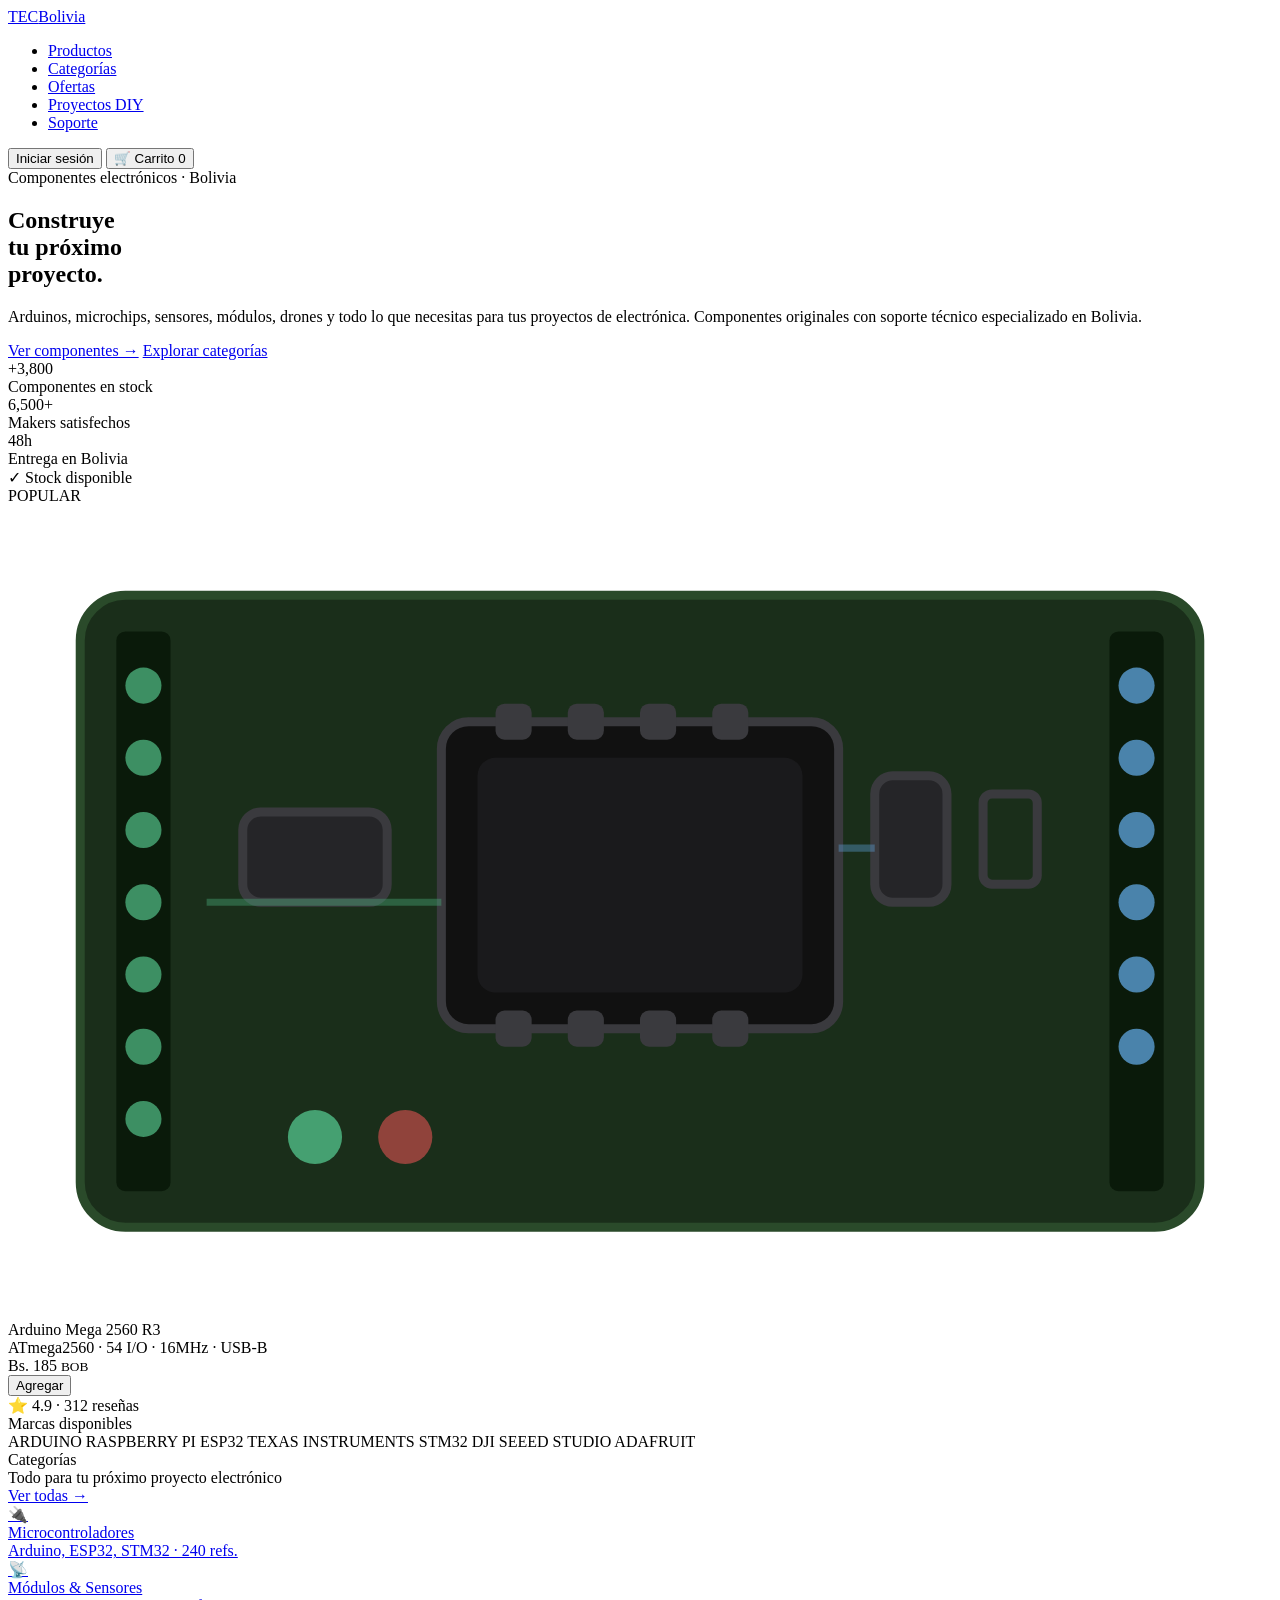
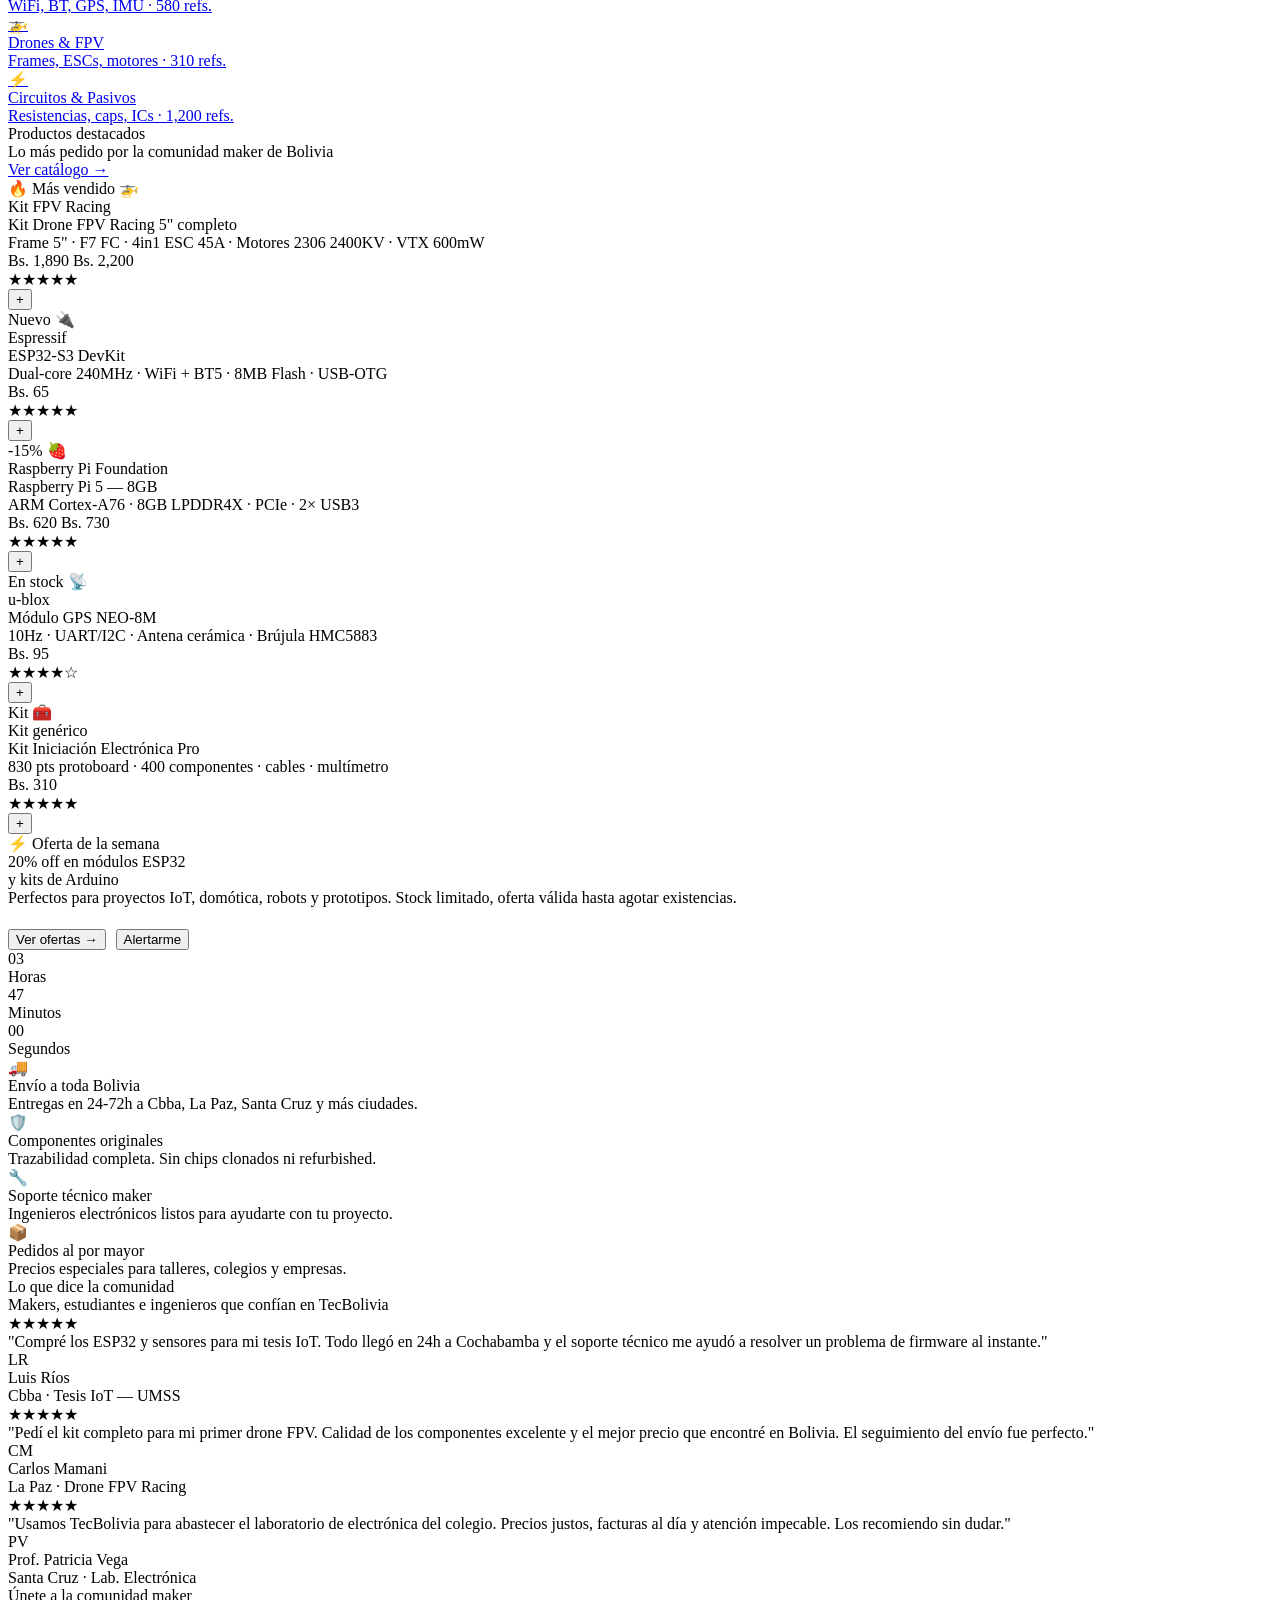
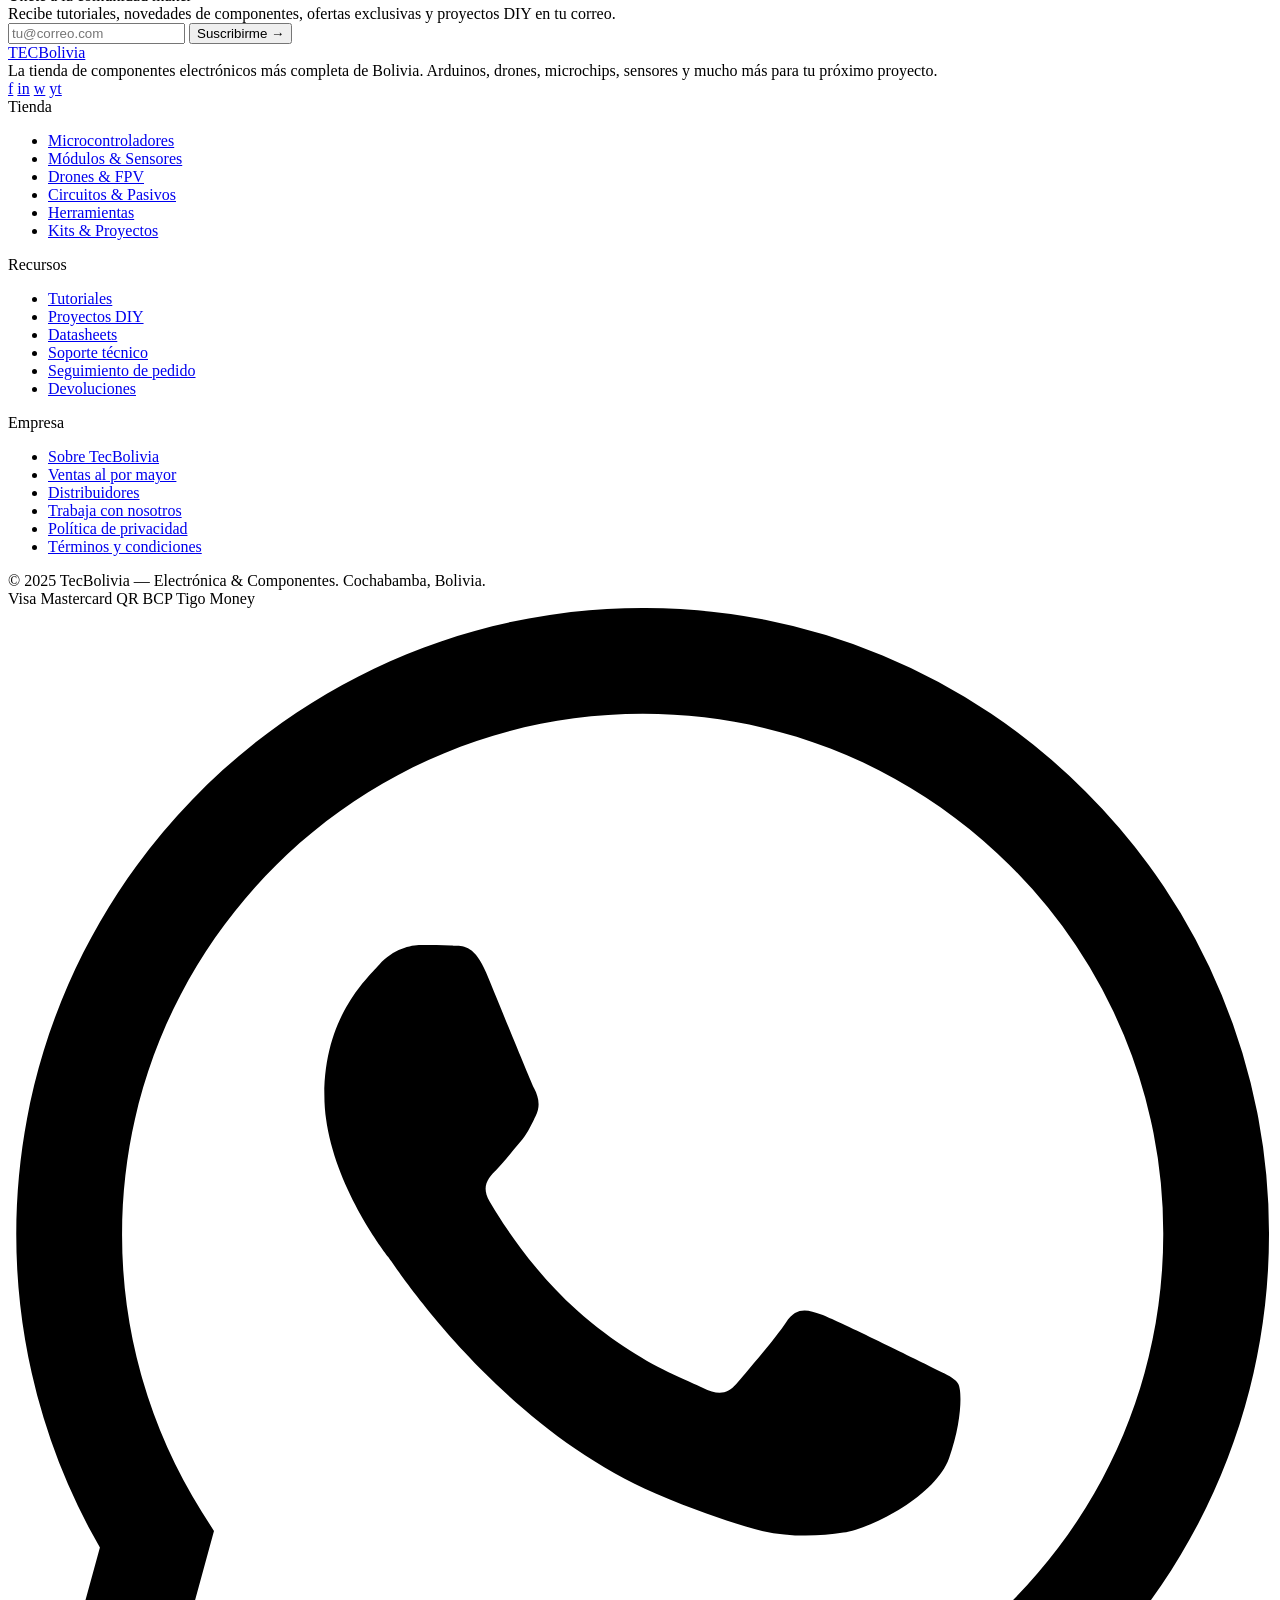
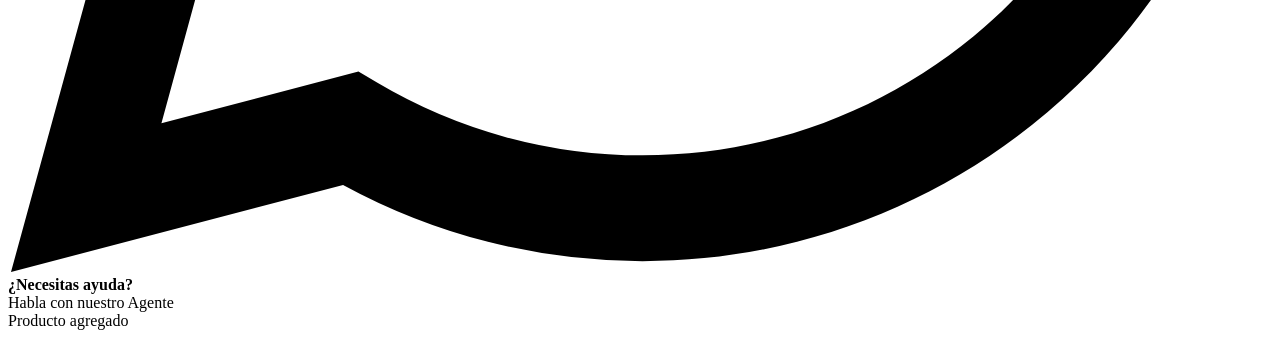
==== commit 77bf2cfe: "feat: nueva pagina de productos con id coherente" ====
--- a/index.html
+++ b/index.html
@@ -6,347 +6,7 @@
     <title>TecBolivia-Ecomerce</title>
     <link rel="preconnect" href="https://fonts.googleapis.com">
     <link href="https://fonts.googleapis.com/css2?family=DM+Sans:ital,wght@0,300;0,400;0,500;0,600;1,400&family=Syne:wght@700;800&display=swap" rel="stylesheet">
-    <style>
-        :root {
-            --bg:      #0e0e0f;
-            --surface: #161618;
-            --border:  #252528;
-            --muted:   #3a3a3e;
-            --text:    #e8e8ea;
-            --sub:     #7a7a82;
-            --red:     #e05252;
-            --amber:   #d4914a;
-            --green:   #4aad7a;
-            --blue:    #5a9ed4;
-        }
-
-        *, *::before, *::after { box-sizing: border-box; margin: 0; padding: 0; }
-        html { scroll-behavior: smooth; }
-
-        body {
-            font-family: 'DM Sans', sans-serif;
-            background: var(--bg);
-            color: var(--text);
-            overflow-x: hidden;
-        }
-
-        body::before {
-            content: '';
-            position: fixed;
-            inset: 0;
-            background-image: url("data:image/svg+xml,%3Csvg viewBox='0 0 256 256' xmlns='http://www.w3.org/2000/svg'%3E%3Cfilter id='noise'%3E%3CfeTurbulence type='fractalNoise' baseFrequency='0.9' numOctaves='4' stitchTiles='stitch'/%3E%3C/filter%3E%3Crect width='100%25' height='100%25' filter='url(%23noise)' opacity='1'/%3E%3C/svg%3E");
-            opacity: 0.025;
-            pointer-events: none;
-            z-index: 9999;
-        }
-
-        /* ─── NAV ─── */
-        nav {
-            position: sticky; top: 0; z-index: 100;
-            background: rgba(14,14,15,0.88);
-            backdrop-filter: blur(16px);
-            border-bottom: 1px solid var(--border);
-            padding: 0 48px; height: 60px;
-            display: flex; align-items: center; gap: 40px;
-        }
-        .nav-logo {
-            font-family: 'Syne', sans-serif;
-            font-size: 18px; font-weight: 800; letter-spacing: -0.5px;
-            color: var(--text); text-decoration: none; margin-right: 12px; white-space: nowrap;
-        }
-        .nav-logo span { color: var(--sub); }
-        .nav-links { display: flex; gap: 28px; list-style: none; flex: 1; }
-        .nav-links a { font-size: 13.5px; color: var(--sub); text-decoration: none; transition: color .15s; white-space: nowrap; }
-        .nav-links a:hover { color: var(--text); }
-        .nav-right { margin-left: auto; display: flex; align-items: center; gap: 10px; }
-
-        .btn {
-            font-family: 'DM Sans', sans-serif;
-            font-size: 13px; font-weight: 500;
-            padding: 7px 16px; border-radius: 7px;
-            border: 1px solid var(--border);
-            background: transparent; color: var(--sub);
-            cursor: pointer; transition: all .18s;
-            text-decoration: none; display: inline-flex; align-items: center; gap: 6px; white-space: nowrap;
-        }
-        .btn:hover { border-color: var(--muted); color: var(--text); background: var(--border); }
-        .btn-primary { background: var(--text); color: var(--bg); border-color: var(--text); }
-        .btn-primary:hover { background: #c8c8ca; border-color: #c8c8ca; color: var(--bg); }
-        .btn-lg { font-size: 14px; padding: 10px 22px; border-radius: 8px; }
-
-        .cart-btn { position: relative; }
-        .cart-badge {
-            position: absolute; top: -5px; right: -5px;
-            width: 16px; height: 16px;
-            background: var(--green); color: #fff;
-            font-size: 9px; font-weight: 700;
-            border-radius: 50%; display: flex; align-items: center; justify-content: center;
-        }
-
-        /* ─── HERO ─── */
-        .hero {
-            min-height: 90vh;
-            display: grid; grid-template-columns: 1fr 1fr;
-            align-items: center; padding: 80px 48px; gap: 60px;
-            position: relative; overflow: hidden;
-        }
-        .hero::before {
-            content: '';
-            position: absolute; inset: 0;
-            background-image:
-                linear-gradient(rgba(74,173,122,0.025) 1px, transparent 1px),
-                linear-gradient(90deg, rgba(74,173,122,0.025) 1px, transparent 1px);
-            background-size: 44px 44px;
-            pointer-events: none;
-        }
-        .hero::after {
-            content: '';
-            position: absolute; top: -180px; right: -180px;
-            width: 600px; height: 600px; border-radius: 50%;
-            background: radial-gradient(circle, rgba(74,173,122,0.07) 0%, transparent 70%);
-            pointer-events: none;
-        }
-
-        .hero-eyebrow {
-            display: inline-flex; align-items: center; gap: 8px;
-            font-size: 11.5px; font-weight: 600; letter-spacing: 1.2px;
-            text-transform: uppercase; color: var(--green);
-            background: rgba(74,173,122,0.1); padding: 5px 14px;
-            border-radius: 20px; border: 1px solid rgba(74,173,122,0.2);
-            margin-bottom: 24px;
-        }
-        .hero-eyebrow::before {
-            content: ''; width: 6px; height: 6px;
-            border-radius: 50%; background: var(--green);
-            animation: blink 1.8s ease-in-out infinite;
-        }
-        @keyframes blink { 0%,100%{opacity:1} 50%{opacity:.2} }
-
-        .hero-title {
-            font-family: 'Syne', sans-serif;
-            font-size: clamp(38px, 4.5vw, 64px);
-            font-weight: 800; letter-spacing: -2px; line-height: 1.02; margin-bottom: 22px;
-        }
-        .hero-title .accent { color: var(--green); }
-        .hero-title .dim    { color: var(--sub); }
-
-        .hero-desc { font-size: 15px; color: var(--sub); line-height: 1.75; max-width: 460px; margin-bottom: 36px; }
-        .hero-actions { display: flex; gap: 12px; flex-wrap: wrap; }
-
-        .hero-stats { display: flex; gap: 32px; margin-top: 52px; padding-top: 32px; border-top: 1px solid var(--border); }
-        .hstat-val { font-family: 'Syne', sans-serif; font-size: 24px; font-weight: 800; letter-spacing: -0.8px; }
-        .hstat-label { font-size: 12px; color: var(--sub); margin-top: 2px; }
-
-        .hero-visual { display: flex; align-items: center; justify-content: center; position: relative; }
-
-        .hero-card {
-            background: var(--surface); border: 1px solid var(--border);
-            border-radius: 20px; padding: 24px;
-            width: 100%; max-width: 360px; position: relative; overflow: hidden;
-        }
-        .hero-card::before {
-            content: ''; position: absolute; top: 0; left: 0; right: 0; height: 3px;
-            background: linear-gradient(90deg, var(--green), var(--blue));
-            border-radius: 20px 20px 0 0;
-        }
-        .hcard-img {
-            width: 100%; height: 180px; background: var(--bg);
-            border-radius: 12px; display: flex; align-items: center; justify-content: center;
-            margin-bottom: 18px; position: relative; overflow: hidden;
-        }
-        .hcard-img svg { width: 130px; }
-        .hcard-badge {
-            position: absolute; top: 10px; right: 10px;
-            background: var(--green); color: #fff;
-            font-size: 10px; font-weight: 700; padding: 3px 9px; border-radius: 20px; letter-spacing: 0.4px;
-        }
-        .hcard-name { font-family: 'Syne', sans-serif; font-size: 16px; font-weight: 800; letter-spacing: -0.3px; margin-bottom: 3px; }
-        .hcard-sub { font-size: 12px; color: var(--sub); margin-bottom: 14px; }
-        .hcard-bottom { display: flex; align-items: center; justify-content: space-between; }
-        .hcard-price { font-family: 'Syne', sans-serif; font-size: 22px; font-weight: 800; }
-        .hcard-price small { font-size: 12px; color: var(--sub); font-family: 'DM Sans', sans-serif; font-weight: 400; }
-
-        .floating-tag {
-            position: absolute; background: var(--surface);
-            border: 1px solid var(--border); border-radius: 10px;
-            padding: 7px 13px; font-size: 12px; font-weight: 500;
-        }
-        .float-1 { top: 16px; right: -20px; color: var(--green); }
-        .float-2 { bottom: 24px; left: -24px; color: var(--amber); }
-
-        /* ─── STRIP ─── */
-        .strip {
-            border-top: 1px solid var(--border); border-bottom: 1px solid var(--border);
-            padding: 14px 48px; display: flex; align-items: center; gap: 48px; overflow: hidden;
-        }
-        .strip-label { font-size: 10.5px; font-weight: 600; letter-spacing: 1px; text-transform: uppercase; color: var(--muted); white-space: nowrap; flex-shrink: 0; }
-        .brands { display: flex; gap: 36px; align-items: center; flex-wrap: wrap; }
-        .brand { font-family: 'Syne', sans-serif; font-size: 12.5px; font-weight: 800; color: var(--muted); white-space: nowrap; transition: color .2s; }
-        .brand:hover { color: var(--sub); }
-
-        /* ─── SECTIONS ─── */
-        .section { padding: 80px 48px; }
-        .section-header { display: flex; align-items: flex-end; justify-content: space-between; margin-bottom: 36px; }
-        .section-title { font-family: 'Syne', sans-serif; font-size: 30px; font-weight: 800; letter-spacing: -0.8px; }
-        .section-sub { font-size: 13px; color: var(--sub); margin-top: 4px; }
-
-        /* ─── CATEGORÍAS ─── */
-        .cats-grid { display: grid; grid-template-columns: repeat(4, 1fr); gap: 14px; }
-        .cat-card {
-            background: var(--surface); border: 1px solid var(--border);
-            border-radius: 14px; padding: 26px 20px;
-            cursor: pointer; transition: all .2s;
-            position: relative; overflow: hidden; text-decoration: none; display: block;
-        }
-        .cat-card:hover { border-color: var(--muted); transform: translateY(-2px); }
-        .cat-card::after { content: ''; position: absolute; bottom: 0; left: 0; right: 0; height: 3px; }
-        .cat-card.blue::after  { background: var(--blue); }
-        .cat-card.green::after { background: var(--green); }
-        .cat-card.amber::after { background: var(--amber); }
-        .cat-card.red::after   { background: var(--red); }
-        .cat-icon { font-size: 28px; margin-bottom: 12px; display: block; }
-        .cat-name { font-family: 'Syne', sans-serif; font-size: 14px; font-weight: 800; color: var(--text); margin-bottom: 4px; }
-        .cat-count { font-size: 12px; color: var(--sub); }
-
-        /* ─── PRODUCTOS ─── */
-        .products-grid { display: grid; grid-template-columns: repeat(3, 1fr); gap: 16px; }
-        .product-card {
-            background: var(--surface); border: 1px solid var(--border);
-            border-radius: 14px; overflow: hidden; cursor: pointer; transition: all .2s;
-        }
-        .product-card:hover { border-color: var(--muted); transform: translateY(-3px); }
-        .product-card.featured { grid-column: span 2; }
-        .product-img {
-            background: var(--bg); height: 190px;
-            display: flex; align-items: center; justify-content: center;
-            position: relative; overflow: hidden;
-        }
-        .product-card.featured .product-img { height: 240px; }
-        .product-img::after {
-            content: ''; position: absolute; inset: 0;
-            background-image:
-                linear-gradient(rgba(74,173,122,0.04) 1px, transparent 1px),
-                linear-gradient(90deg, rgba(74,173,122,0.04) 1px, transparent 1px);
-            background-size: 20px 20px; pointer-events: none;
-        }
-        .product-img-icon { font-size: 56px; opacity: 0.55; }
-        .prod-tag {
-            position: absolute; top: 10px; left: 10px;
-            font-size: 10.5px; font-weight: 700;
-            padding: 3px 9px; border-radius: 20px; letter-spacing: 0.3px; z-index: 1;
-        }
-        .prod-tag.new   { background: rgba(90,158,212,.15);  color: var(--blue);  border: 1px solid rgba(90,158,212,.25); }
-        .prod-tag.sale  { background: rgba(224,82,82,.15);   color: var(--red);   border: 1px solid rgba(224,82,82,.25); }
-        .prod-tag.hot   { background: rgba(212,145,74,.15);  color: var(--amber); border: 1px solid rgba(212,145,74,.25); }
-        .prod-tag.stock { background: rgba(74,173,122,.15);  color: var(--green); border: 1px solid rgba(74,173,122,.25); }
-
-        .product-body { padding: 16px 18px; }
-        .product-brand { font-size: 10.5px; font-weight: 600; letter-spacing: 0.8px; text-transform: uppercase; color: var(--muted); margin-bottom: 5px; }
-        .product-name { font-family: 'Syne', sans-serif; font-size: 14.5px; font-weight: 800; letter-spacing: -0.3px; color: var(--text); margin-bottom: 5px; line-height: 1.3; }
-        .product-specs { font-size: 11.5px; color: var(--sub); margin-bottom: 14px; line-height: 1.5; }
-        .product-footer { display: flex; align-items: center; justify-content: space-between; }
-        .product-price { font-family: 'Syne', sans-serif; font-size: 19px; font-weight: 800; letter-spacing: -0.4px; }
-        .product-price-old { font-size: 11.5px; color: var(--muted); text-decoration: line-through; margin-left: 5px; }
-        .product-stars { font-size: 11px; color: var(--amber); letter-spacing: 1px; }
-        .add-btn {
-            width: 32px; height: 32px; border-radius: 7px;
-            background: var(--text); color: var(--bg); border: none;
-            font-size: 17px; cursor: pointer;
-            display: flex; align-items: center; justify-content: center; transition: all .18s;
-        }
-        .add-btn:hover { background: #c8c8ca; transform: scale(1.06); }
-
-        /* ─── BANNER ─── */
-        .banner {
-            margin: 0 48px 80px;
-            background: var(--surface); border: 1px solid var(--border);
-            border-radius: 20px; padding: 48px 56px;
-            display: grid; grid-template-columns: 1fr auto;
-            align-items: center; gap: 40px;
-            position: relative; overflow: hidden;
-        }
-        .banner::before {
-            content: ''; position: absolute; left: 0; top: 0; bottom: 0; width: 4px;
-            background: linear-gradient(180deg, var(--green), var(--blue));
-        }
-        .banner-eyebrow { font-size: 11px; font-weight: 600; letter-spacing: 1.2px; text-transform: uppercase; color: var(--green); margin-bottom: 10px; }
-        .banner-title { font-family: 'Syne', sans-serif; font-size: 28px; font-weight: 800; letter-spacing: -0.8px; line-height: 1.1; margin-bottom: 10px; }
-        .banner-sub { font-size: 13.5px; color: var(--sub); line-height: 1.6; max-width: 460px; }
-        .countdown { display: flex; gap: 14px; }
-        .cd-box { background: var(--bg); border: 1px solid var(--border); border-radius: 10px; padding: 12px 16px; text-align: center; min-width: 60px; }
-        .cd-num { font-family: 'Syne', sans-serif; font-size: 26px; font-weight: 800; letter-spacing: -1px; }
-        .cd-label { font-size: 9.5px; font-weight: 600; letter-spacing: 0.8px; text-transform: uppercase; color: var(--muted); margin-top: 2px; }
-
-        /* ─── FEATURES ─── */
-        .features-grid { display: grid; grid-template-columns: repeat(4, 1fr); gap: 14px; }
-        .feature { background: var(--surface); border: 1px solid var(--border); border-radius: 12px; padding: 22px 18px; }
-        .feat-icon { font-size: 20px; margin-bottom: 10px; display: block; }
-        .feat-title { font-size: 13px; font-weight: 600; color: var(--text); margin-bottom: 4px; }
-        .feat-sub { font-size: 12px; color: var(--sub); line-height: 1.5; }
-
-        /* ─── TESTIMONIALS ─── */
-        .testi-grid { display: grid; grid-template-columns: repeat(3, 1fr); gap: 14px; }
-        .testi { background: var(--surface); border: 1px solid var(--border); border-radius: 14px; padding: 22px; }
-        .testi-stars { color: var(--amber); font-size: 12px; letter-spacing: 2px; margin-bottom: 12px; }
-        .testi-text { font-size: 13px; color: var(--sub); line-height: 1.6; margin-bottom: 16px; font-style: italic; }
-        .testi-author { display: flex; align-items: center; gap: 10px; }
-        .testi-avatar { width: 32px; height: 32px; border-radius: 50%; background: var(--muted); display: flex; align-items: center; justify-content: center; font-size: 11px; font-weight: 600; color: var(--sub); flex-shrink: 0; }
-        .testi-name { font-size: 13px; font-weight: 600; color: var(--text); }
-        .testi-location { font-size: 11.5px; color: var(--muted); }
-
-        /* ─── NEWSLETTER ─── */
-        .newsletter { margin: 0 48px 80px; background: var(--surface); border: 1px solid var(--border); border-radius: 20px; padding: 56px; text-align: center; }
-        .news-title { font-family: 'Syne', sans-serif; font-size: 32px; font-weight: 800; letter-spacing: -1px; margin-bottom: 10px; }
-        .news-sub { font-size: 13.5px; color: var(--sub); margin-bottom: 28px; }
-        .news-form { display: flex; gap: 10px; max-width: 420px; margin: 0 auto; }
-        .news-input { flex: 1; background: var(--bg); border: 1px solid var(--border); border-radius: 8px; padding: 10px 14px; font-family: 'DM Sans', sans-serif; font-size: 13.5px; color: var(--text); outline: none; transition: border-color .18s; }
-        .news-input::placeholder { color: var(--muted); }
-        .news-input:focus { border-color: var(--muted); }
-
-        /* ─── FOOTER ─── */
-        footer { border-top: 1px solid var(--border); padding: 60px 48px 36px; }
-        .footer-grid { display: grid; grid-template-columns: 2fr 1fr 1fr 1fr; gap: 48px; margin-bottom: 48px; }
-        .footer-brand .nav-logo { display: inline-block; margin-bottom: 14px; }
-        .footer-desc { font-size: 13px; color: var(--sub); line-height: 1.7; max-width: 260px; margin-bottom: 20px; }
-        .social-links { display: flex; gap: 8px; }
-        .social-btn { width: 32px; height: 32px; border-radius: 7px; background: var(--border); border: 1px solid var(--muted); display: flex; align-items: center; justify-content: center; font-size: 12px; color: var(--sub); cursor: pointer; transition: all .15s; text-decoration: none; }
-        .social-btn:hover { background: var(--muted); color: var(--text); }
-        .footer-col-title { font-size: 11px; font-weight: 700; letter-spacing: 0.8px; text-transform: uppercase; color: var(--text); margin-bottom: 16px; }
-        .footer-links { list-style: none; display: flex; flex-direction: column; gap: 10px; }
-        .footer-links a { font-size: 13px; color: var(--sub); text-decoration: none; transition: color .15s; }
-        .footer-links a:hover { color: var(--text); }
-        .footer-bottom { border-top: 1px solid var(--border); padding-top: 22px; display: flex; align-items: center; justify-content: space-between; }
-        .footer-copy { font-size: 12px; color: var(--muted); }
-        .footer-badges { display: flex; gap: 8px; }
-        .pay-badge { background: var(--surface); border: 1px solid var(--border); border-radius: 5px; padding: 4px 10px; font-size: 11px; font-weight: 600; color: var(--muted); }
-
-        /* ─── WHATSAPP ─── */
-        .wa-float { position: fixed; bottom: 28px; left: 28px; z-index: 500; display: flex; align-items: center; gap: 10px; }
-        .wa-btn { width: 54px; height: 54px; border-radius: 50%; background: #25D366; border: none; cursor: pointer; display: flex; align-items: center; justify-content: center; box-shadow: 0 4px 20px rgba(37,211,102,0.35); transition: transform .2s, box-shadow .2s; text-decoration: none; flex-shrink: 0; }
-        .wa-btn:hover { transform: scale(1.1); box-shadow: 0 6px 28px rgba(37,211,102,0.5); }
-        .wa-btn svg { width: 28px; height: 28px; fill: #fff; }
-        .wa-tooltip { background: var(--surface); border: 1px solid var(--border); border-radius: 10px; padding: 8px 14px; font-size: 12.5px; color: var(--text); white-space: nowrap; opacity: 0; transform: translateX(-8px); transition: opacity .2s, transform .2s; pointer-events: none; }
-        .wa-float:hover .wa-tooltip { opacity: 1; transform: translateX(0); }
-        .wa-tooltip strong { color: #25D366; font-weight: 600; }
-
-        /* ─── TOAST ─── */
-        .toast { position: fixed; bottom: 32px; right: 32px; background: var(--surface); border: 1px solid var(--border); border-radius: 10px; padding: 13px 18px; font-size: 13px; color: var(--text); z-index: 9000; display: flex; align-items: center; gap: 10px; transform: translateY(80px); opacity: 0; transition: all .3s ease; pointer-events: none; box-shadow: 0 8px 32px rgba(0,0,0,0.4); }
-        .toast.show { transform: translateY(0); opacity: 1; }
-        .toast-dot { width: 7px; height: 7px; border-radius: 50%; background: var(--green); flex-shrink: 0; }
-
-        /* ─── SCROLLBAR ─── */
-        ::-webkit-scrollbar { width: 5px; }
-        ::-webkit-scrollbar-track { background: transparent; }
-        ::-webkit-scrollbar-thumb { background: var(--muted); border-radius: 10px; }
-
-        /* ─── ANIMATIONS ─── */
-        .fade-in { opacity: 0; transform: translateY(14px); animation: fadeUp .5s ease forwards; }
-        @keyframes fadeUp { to { opacity: 1; transform: translateY(0); } }
-        .fade-in:nth-child(1) { animation-delay: .05s; }
-        .fade-in:nth-child(2) { animation-delay: .12s; }
-        .fade-in:nth-child(3) { animation-delay: .19s; }
-        .fade-in:nth-child(4) { animation-delay: .26s; }
-    </style>
+    <link rel="stylesheet" href="styles.css">
 </head>
 <body>
 
@@ -354,7 +14,7 @@
 <nav>
     <a class="nav-logo" href="#">TEC<span>Bolivia</span></a>
     <ul class="nav-links">
-        <li><a href="#productos">Productos</a></li>
+        <li><a href="productos.html">Productos</a></li>
         <li><a href="#categorias">Categorías</a></li>
         <li><a href="#ofertas">Ofertas</a></li>
         <li><a href="#">Proyectos DIY</a></li>
@@ -789,47 +449,6 @@
     <span id="toastMsg">Producto agregado</span>
 </div>
 
-<script>
-    let cartItems = 0;
-
-    function addToCart(name) {
-        cartItems++;
-        document.getElementById('cartCount').textContent = cartItems;
-        showToast(`"${name}" agregado al carrito`);
-    }
-
-    function showToast(msg) {
-        const toast = document.getElementById('toast');
-        document.getElementById('toastMsg').textContent = msg;
-        toast.classList.add('show');
-        setTimeout(() => toast.classList.remove('show'), 2800);
-    }
-
-    function subscribeNewsletter() {
-        const email = document.getElementById('emailInput').value.trim();
-        if (!email || !email.includes('@')) {
-            document.getElementById('emailInput').style.borderColor = 'var(--red)';
-            return;
-        }
-        document.getElementById('emailInput').style.borderColor = '';
-        document.getElementById('emailInput').value = '';
-        showToast('¡Suscrito! Bienvenido a la comunidad maker.');
-    }
-
-    function startCountdown() {
-        let h = 3, m = 47, s = 0;
-        setInterval(() => {
-            s--;
-            if (s < 0) { s = 59; m--; }
-            if (m < 0) { m = 59; h--; }
-            if (h < 0) { h = 0; m = 0; s = 0; }
-            document.getElementById('cdH').textContent = String(h).padStart(2,'0');
-            document.getElementById('cdM').textContent = String(m).padStart(2,'0');
-            document.getElementById('cdS').textContent = String(s).padStart(2,'0');
-        }, 1000);
-    }
-
-    startCountdown();
-</script>
+<script src="main.js"></script>
 </body>
 </html>
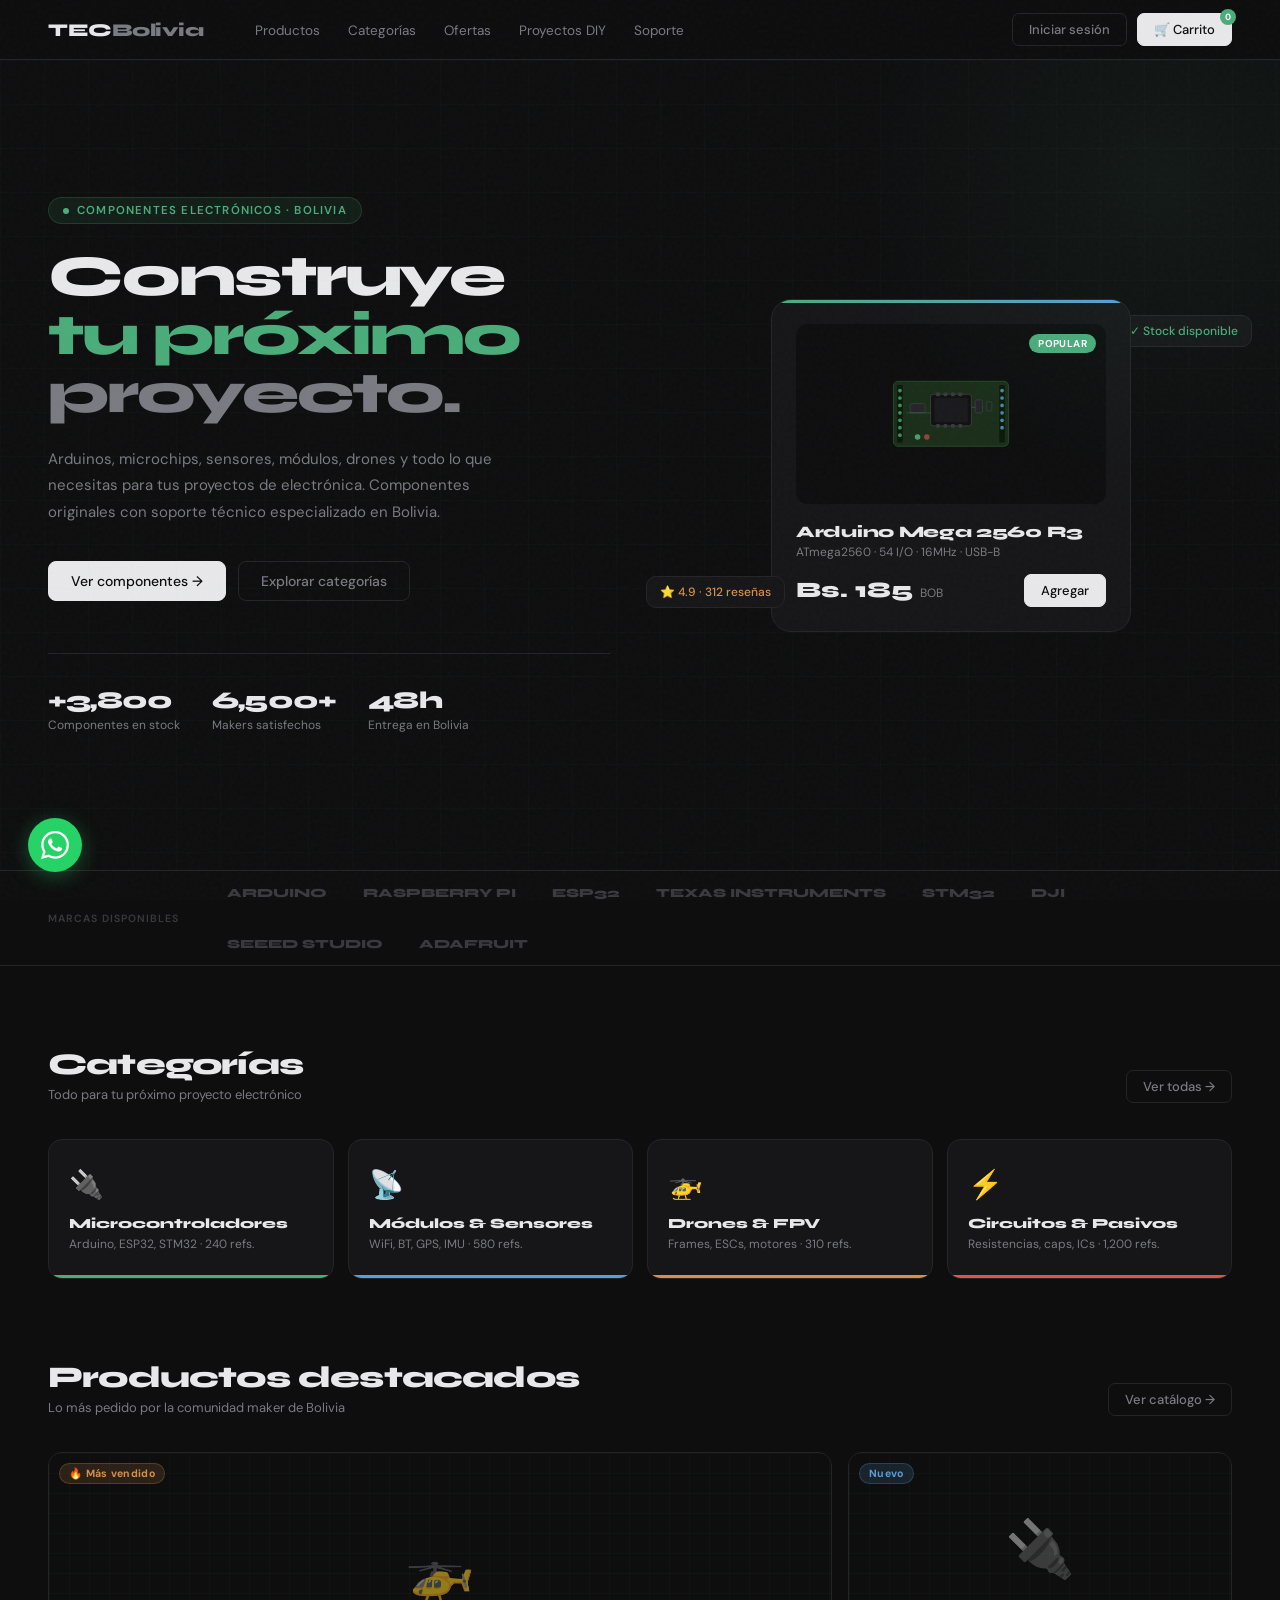
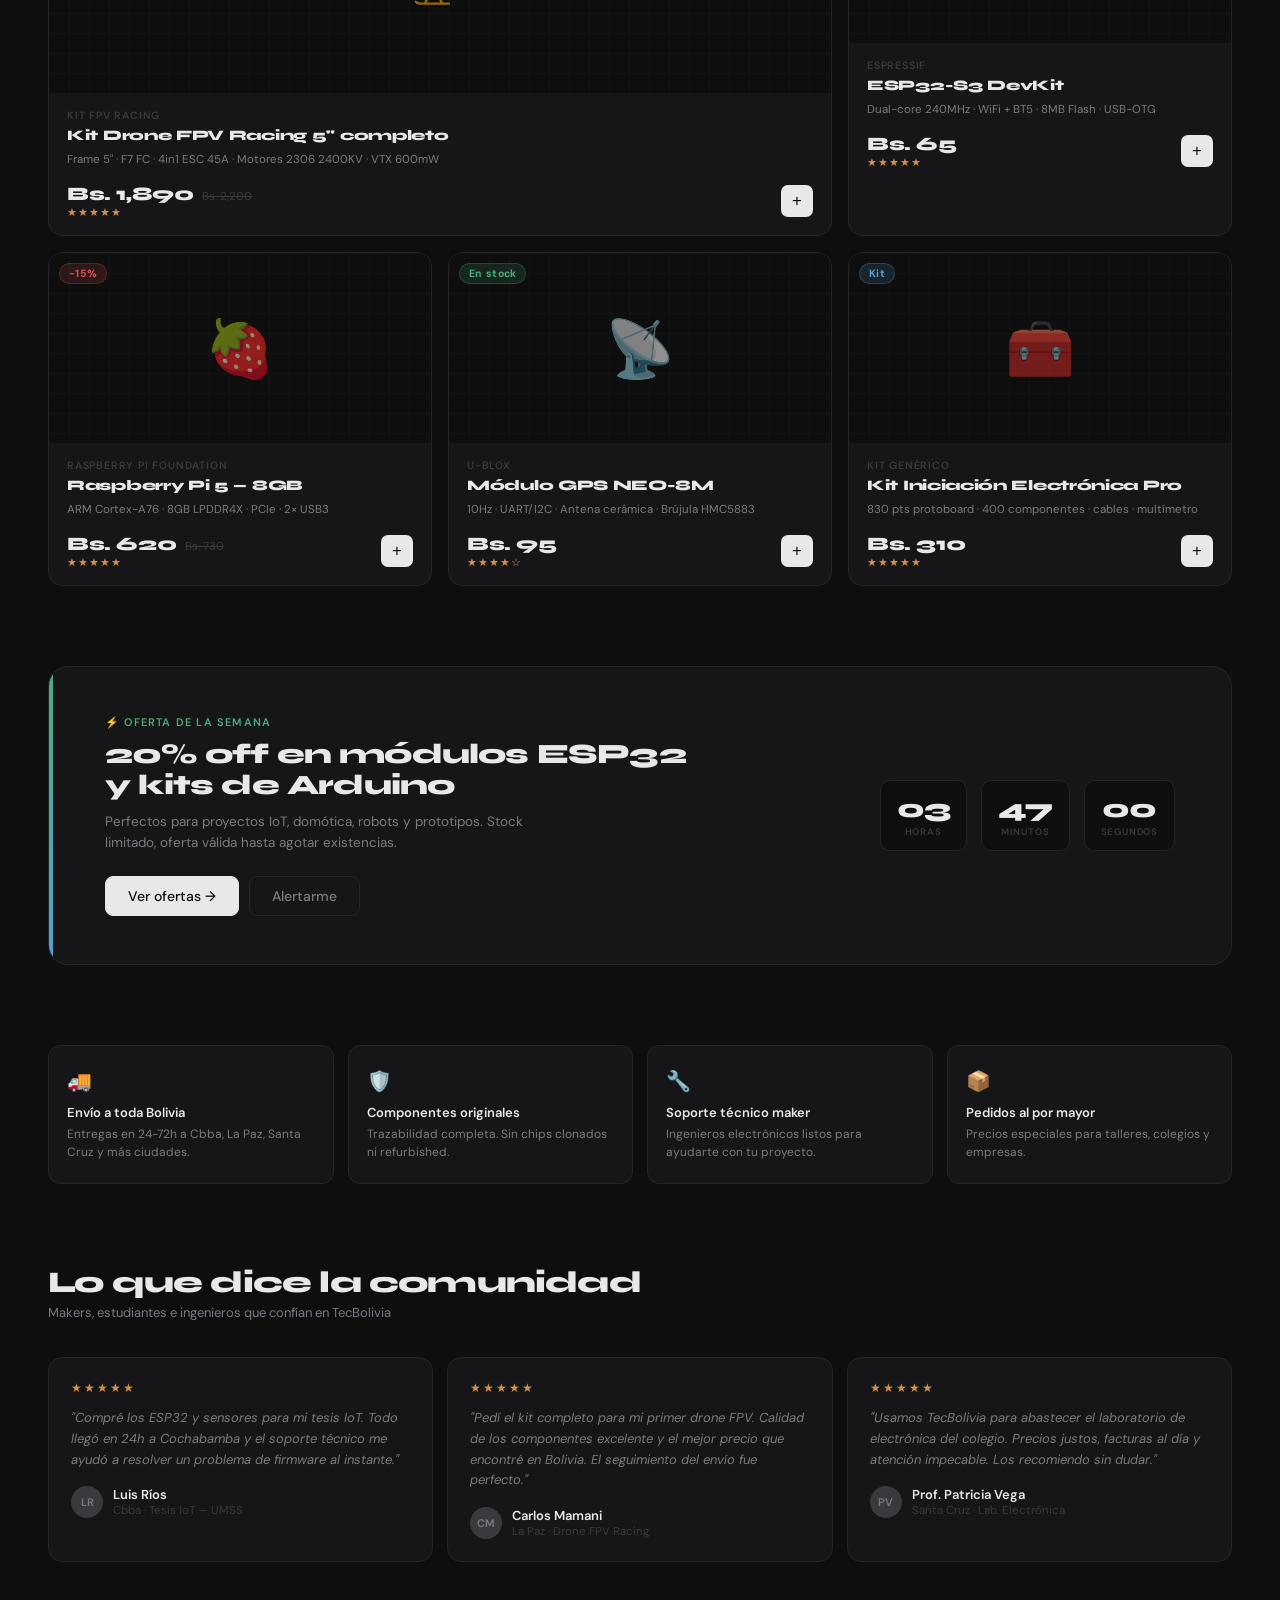
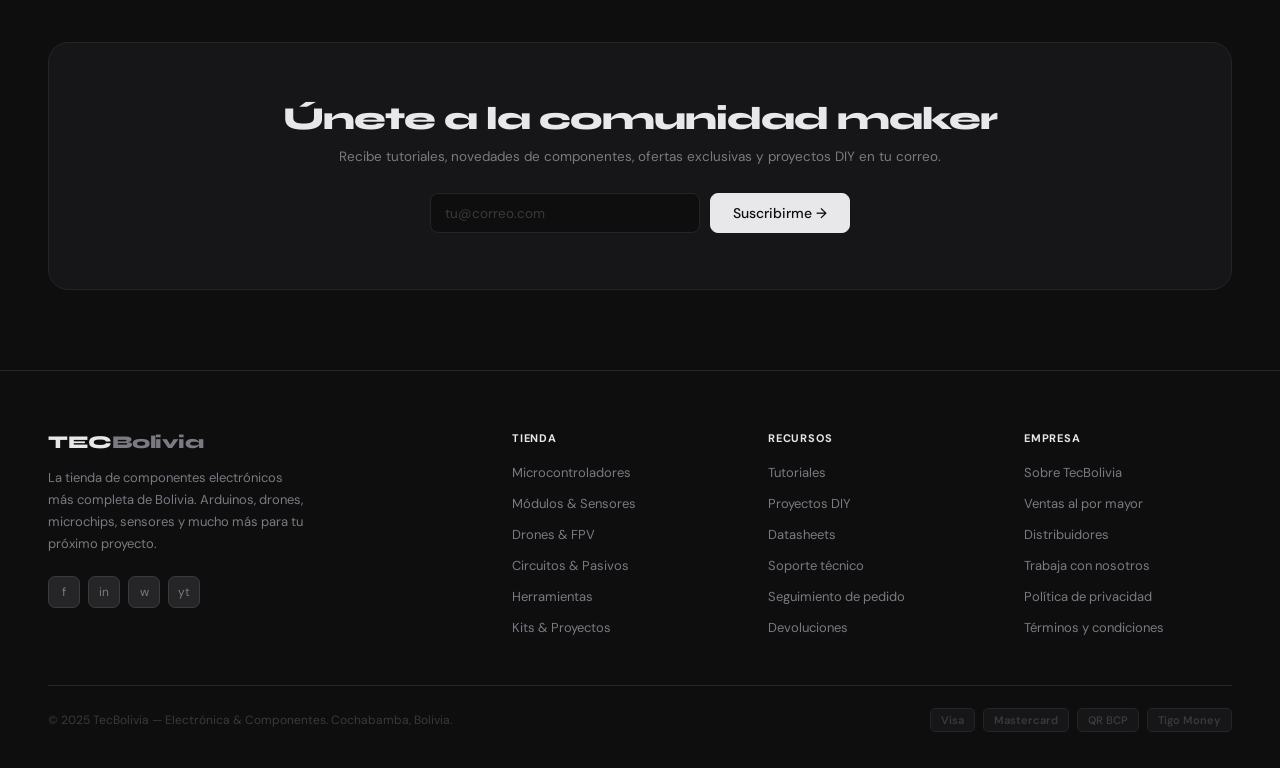
==== commit b543aa0f: "fis: arreglo de errores de nombre de stilos" ====
--- a/index.html
+++ b/index.html
@@ -6,9 +6,10 @@
     <title>TecBolivia-Ecomerce</title>
     <link rel="preconnect" href="https://fonts.googleapis.com">
     <link href="https://fonts.googleapis.com/css2?family=DM+Sans:ital,wght@0,300;0,400;0,500;0,600;1,400&family=Syne:wght@700;800&display=swap" rel="stylesheet">
-    <link rel="stylesheet" href="styles.css">
+    <link rel="stylesheet" href="./Styles.css">
 </head>
 <body>
+
 
 <!-- ─── NAV ─── -->
 <nav>
--- a/Styles.css
+++ b/Styles.css
@@ -0,0 +1,339 @@
+:root {
+    --bg:      #0e0e0f;
+    --surface: #161618;
+    --border:  #252528;
+    --muted:   #3a3a3e;
+    --text:    #e8e8ea;
+    --sub:     #7a7a82;
+    --red:     #e05252;
+    --amber:   #d4914a;
+    --green:   #4aad7a;
+    --blue:    #5a9ed4;
+}
+
+*, *::before, *::after { box-sizing: border-box; margin: 0; padding: 0; }
+html { scroll-behavior: smooth; }
+
+body {
+    font-family: 'DM Sans', sans-serif;
+    background: var(--bg);
+    color: var(--text);
+    overflow-x: hidden;
+}
+
+body::before {
+    content: '';
+    position: fixed;
+    inset: 0;
+    background-image: url("data:image/svg+xml,%3Csvg viewBox='0 0 256 256' xmlns='http://www.w3.org/2000/svg'%3E%3Cfilter id='noise'%3E%3CfeTurbulence type='fractalNoise' baseFrequency='0.9' numOctaves='4' stitchTiles='stitch'/%3E%3C/filter%3E%3Crect width='100%25' height='100%25' filter='url(%23noise)' opacity='1'/%3E%3C/svg%3E");
+    opacity: 0.025;
+    pointer-events: none;
+    z-index: 9999;
+}
+
+/* ─── NAV ─── */
+nav {
+    position: sticky; top: 0; z-index: 100;
+    background: rgba(14,14,15,0.88);
+    backdrop-filter: blur(16px);
+    border-bottom: 1px solid var(--border);
+    padding: 0 48px; height: 60px;
+    display: flex; align-items: center; gap: 40px;
+}
+.nav-logo {
+    font-family: 'Syne', sans-serif;
+    font-size: 18px; font-weight: 800; letter-spacing: -0.5px;
+    color: var(--text); text-decoration: none; margin-right: 12px; white-space: nowrap;
+}
+.nav-logo span { color: var(--sub); }
+.nav-links { display: flex; gap: 28px; list-style: none; flex: 1; }
+.nav-links a { font-size: 13.5px; color: var(--sub); text-decoration: none; transition: color .15s; white-space: nowrap; }
+.nav-links a:hover { color: var(--text); }
+.nav-right { margin-left: auto; display: flex; align-items: center; gap: 10px; }
+
+.btn {
+    font-family: 'DM Sans', sans-serif;
+    font-size: 13px; font-weight: 500;
+    padding: 7px 16px; border-radius: 7px;
+    border: 1px solid var(--border);
+    background: transparent; color: var(--sub);
+    cursor: pointer; transition: all .18s;
+    text-decoration: none; display: inline-flex; align-items: center; gap: 6px; white-space: nowrap;
+}
+.btn:hover { border-color: var(--muted); color: var(--text); background: var(--border); }
+.btn-primary { background: var(--text); color: var(--bg); border-color: var(--text); }
+.btn-primary:hover { background: #c8c8ca; border-color: #c8c8ca; color: var(--bg); }
+.btn-lg { font-size: 14px; padding: 10px 22px; border-radius: 8px; }
+
+.cart-btn { position: relative; }
+.cart-badge {
+    position: absolute; top: -5px; right: -5px;
+    width: 16px; height: 16px;
+    background: var(--green); color: #fff;
+    font-size: 9px; font-weight: 700;
+    border-radius: 50%; display: flex; align-items: center; justify-content: center;
+}
+
+/* ─── HERO ─── */
+.hero {
+    min-height: 90vh;
+    display: grid; grid-template-columns: 1fr 1fr;
+    align-items: center; padding: 80px 48px; gap: 60px;
+    position: relative; overflow: hidden;
+}
+.hero::before {
+    content: '';
+    position: absolute; inset: 0;
+    background-image:
+        linear-gradient(rgba(74,173,122,0.025) 1px, transparent 1px),
+        linear-gradient(90deg, rgba(74,173,122,0.025) 1px, transparent 1px);
+    background-size: 44px 44px;
+    pointer-events: none;
+}
+.hero::after {
+    content: '';
+    position: absolute; top: -180px; right: -180px;
+    width: 600px; height: 600px; border-radius: 50%;
+    background: radial-gradient(circle, rgba(74,173,122,0.07) 0%, transparent 70%);
+    pointer-events: none;
+}
+
+.hero-eyebrow {
+    display: inline-flex; align-items: center; gap: 8px;
+    font-size: 11.5px; font-weight: 600; letter-spacing: 1.2px;
+    text-transform: uppercase; color: var(--green);
+    background: rgba(74,173,122,0.1); padding: 5px 14px;
+    border-radius: 20px; border: 1px solid rgba(74,173,122,0.2);
+    margin-bottom: 24px;
+}
+.hero-eyebrow::before {
+    content: ''; width: 6px; height: 6px;
+    border-radius: 50%; background: var(--green);
+    animation: blink 1.8s ease-in-out infinite;
+}
+@keyframes blink { 0%,100%{opacity:1} 50%{opacity:.2} }
+
+.hero-title {
+    font-family: 'Syne', sans-serif;
+    font-size: clamp(38px, 4.5vw, 64px);
+    font-weight: 800; letter-spacing: -2px; line-height: 1.02; margin-bottom: 22px;
+}
+.hero-title .accent { color: var(--green); }
+.hero-title .dim    { color: var(--sub); }
+
+.hero-desc { font-size: 15px; color: var(--sub); line-height: 1.75; max-width: 460px; margin-bottom: 36px; }
+.hero-actions { display: flex; gap: 12px; flex-wrap: wrap; }
+
+.hero-stats { display: flex; gap: 32px; margin-top: 52px; padding-top: 32px; border-top: 1px solid var(--border); }
+.hstat-val { font-family: 'Syne', sans-serif; font-size: 24px; font-weight: 800; letter-spacing: -0.8px; }
+.hstat-label { font-size: 12px; color: var(--sub); margin-top: 2px; }
+
+.hero-visual { display: flex; align-items: center; justify-content: center; position: relative; }
+
+.hero-card {
+    background: var(--surface); border: 1px solid var(--border);
+    border-radius: 20px; padding: 24px;
+    width: 100%; max-width: 360px; position: relative; overflow: hidden;
+}
+.hero-card::before {
+    content: ''; position: absolute; top: 0; left: 0; right: 0; height: 3px;
+    background: linear-gradient(90deg, var(--green), var(--blue));
+    border-radius: 20px 20px 0 0;
+}
+.hcard-img {
+    width: 100%; height: 180px; background: var(--bg);
+    border-radius: 12px; display: flex; align-items: center; justify-content: center;
+    margin-bottom: 18px; position: relative; overflow: hidden;
+}
+.hcard-img svg { width: 130px; }
+.hcard-badge {
+    position: absolute; top: 10px; right: 10px;
+    background: var(--green); color: #fff;
+    font-size: 10px; font-weight: 700; padding: 3px 9px; border-radius: 20px; letter-spacing: 0.4px;
+}
+.hcard-name { font-family: 'Syne', sans-serif; font-size: 16px; font-weight: 800; letter-spacing: -0.3px; margin-bottom: 3px; }
+.hcard-sub { font-size: 12px; color: var(--sub); margin-bottom: 14px; }
+.hcard-bottom { display: flex; align-items: center; justify-content: space-between; }
+.hcard-price { font-family: 'Syne', sans-serif; font-size: 22px; font-weight: 800; }
+.hcard-price small { font-size: 12px; color: var(--sub); font-family: 'DM Sans', sans-serif; font-weight: 400; }
+
+.floating-tag {
+    position: absolute; background: var(--surface);
+    border: 1px solid var(--border); border-radius: 10px;
+    padding: 7px 13px; font-size: 12px; font-weight: 500;
+}
+.float-1 { top: 16px; right: -20px; color: var(--green); }
+.float-2 { bottom: 24px; left: -24px; color: var(--amber); }
+
+/* ─── STRIP ─── */
+.strip {
+    border-top: 1px solid var(--border); border-bottom: 1px solid var(--border);
+    padding: 14px 48px; display: flex; align-items: center; gap: 48px; overflow: hidden;
+}
+.strip-label { font-size: 10.5px; font-weight: 600; letter-spacing: 1px; text-transform: uppercase; color: var(--muted); white-space: nowrap; flex-shrink: 0; }
+.brands { display: flex; gap: 36px; align-items: center; flex-wrap: wrap; }
+.brand { font-family: 'Syne', sans-serif; font-size: 12.5px; font-weight: 800; color: var(--muted); white-space: nowrap; transition: color .2s; }
+.brand:hover { color: var(--sub); }
+
+/* ─── SECTIONS ─── */
+.section { padding: 80px 48px; }
+.section-header { display: flex; align-items: flex-end; justify-content: space-between; margin-bottom: 36px; }
+.section-title { font-family: 'Syne', sans-serif; font-size: 30px; font-weight: 800; letter-spacing: -0.8px; }
+.section-sub { font-size: 13px; color: var(--sub); margin-top: 4px; }
+
+/* ─── CATEGORÍAS ─── */
+.cats-grid { display: grid; grid-template-columns: repeat(4, 1fr); gap: 14px; }
+.cat-card {
+    background: var(--surface); border: 1px solid var(--border);
+    border-radius: 14px; padding: 26px 20px;
+    cursor: pointer; transition: all .2s;
+    position: relative; overflow: hidden; text-decoration: none; display: block;
+}
+.cat-card:hover { border-color: var(--muted); transform: translateY(-2px); }
+.cat-card::after { content: ''; position: absolute; bottom: 0; left: 0; right: 0; height: 3px; }
+.cat-card.blue::after  { background: var(--blue); }
+.cat-card.green::after { background: var(--green); }
+.cat-card.amber::after { background: var(--amber); }
+.cat-card.red::after   { background: var(--red); }
+.cat-icon { font-size: 28px; margin-bottom: 12px; display: block; }
+.cat-name { font-family: 'Syne', sans-serif; font-size: 14px; font-weight: 800; color: var(--text); margin-bottom: 4px; }
+.cat-count { font-size: 12px; color: var(--sub); }
+
+/* ─── PRODUCTOS ─── */
+.products-grid { display: grid; grid-template-columns: repeat(3, 1fr); gap: 16px; }
+.product-card {
+    background: var(--surface); border: 1px solid var(--border);
+    border-radius: 14px; overflow: hidden; cursor: pointer; transition: all .2s;
+}
+.product-card:hover { border-color: var(--muted); transform: translateY(-3px); }
+.product-card.featured { grid-column: span 2; }
+.product-img {
+    background: var(--bg); height: 190px;
+    display: flex; align-items: center; justify-content: center;
+    position: relative; overflow: hidden;
+}
+.product-card.featured .product-img { height: 240px; }
+.product-img::after {
+    content: ''; position: absolute; inset: 0;
+    background-image:
+        linear-gradient(rgba(74,173,122,0.04) 1px, transparent 1px),
+        linear-gradient(90deg, rgba(74,173,122,0.04) 1px, transparent 1px);
+    background-size: 20px 20px; pointer-events: none;
+}
+.product-img-icon { font-size: 56px; opacity: 0.55; }
+.prod-tag {
+    position: absolute; top: 10px; left: 10px;
+    font-size: 10.5px; font-weight: 700;
+    padding: 3px 9px; border-radius: 20px; letter-spacing: 0.3px; z-index: 1;
+}
+.prod-tag.new   { background: rgba(90,158,212,.15);  color: var(--blue);  border: 1px solid rgba(90,158,212,.25); }
+.prod-tag.sale  { background: rgba(224,82,82,.15);   color: var(--red);   border: 1px solid rgba(224,82,82,.25); }
+.prod-tag.hot   { background: rgba(212,145,74,.15);  color: var(--amber); border: 1px solid rgba(212,145,74,.25); }
+.prod-tag.stock { background: rgba(74,173,122,.15);  color: var(--green); border: 1px solid rgba(74,173,122,.25); }
+
+.product-body { padding: 16px 18px; }
+.product-brand { font-size: 10.5px; font-weight: 600; letter-spacing: 0.8px; text-transform: uppercase; color: var(--muted); margin-bottom: 5px; }
+.product-name { font-family: 'Syne', sans-serif; font-size: 14.5px; font-weight: 800; letter-spacing: -0.3px; color: var(--text); margin-bottom: 5px; line-height: 1.3; }
+.product-specs { font-size: 11.5px; color: var(--sub); margin-bottom: 14px; line-height: 1.5; }
+.product-footer { display: flex; align-items: center; justify-content: space-between; }
+.product-price { font-family: 'Syne', sans-serif; font-size: 19px; font-weight: 800; letter-spacing: -0.4px; }
+.product-price-old { font-size: 11.5px; color: var(--muted); text-decoration: line-through; margin-left: 5px; }
+.product-stars { font-size: 11px; color: var(--amber); letter-spacing: 1px; }
+.add-btn {
+    width: 32px; height: 32px; border-radius: 7px;
+    background: var(--text); color: var(--bg); border: none;
+    font-size: 17px; cursor: pointer;
+    display: flex; align-items: center; justify-content: center; transition: all .18s;
+}
+.add-btn:hover { background: #c8c8ca; transform: scale(1.06); }
+
+/* ─── BANNER ─── */
+.banner {
+    margin: 0 48px 80px;
+    background: var(--surface); border: 1px solid var(--border);
+    border-radius: 20px; padding: 48px 56px;
+    display: grid; grid-template-columns: 1fr auto;
+    align-items: center; gap: 40px;
+    position: relative; overflow: hidden;
+}
+.banner::before {
+    content: ''; position: absolute; left: 0; top: 0; bottom: 0; width: 4px;
+    background: linear-gradient(180deg, var(--green), var(--blue));
+}
+.banner-eyebrow { font-size: 11px; font-weight: 600; letter-spacing: 1.2px; text-transform: uppercase; color: var(--green); margin-bottom: 10px; }
+.banner-title { font-family: 'Syne', sans-serif; font-size: 28px; font-weight: 800; letter-spacing: -0.8px; line-height: 1.1; margin-bottom: 10px; }
+.banner-sub { font-size: 13.5px; color: var(--sub); line-height: 1.6; max-width: 460px; }
+.countdown { display: flex; gap: 14px; }
+.cd-box { background: var(--bg); border: 1px solid var(--border); border-radius: 10px; padding: 12px 16px; text-align: center; min-width: 60px; }
+.cd-num { font-family: 'Syne', sans-serif; font-size: 26px; font-weight: 800; letter-spacing: -1px; }
+.cd-label { font-size: 9.5px; font-weight: 600; letter-spacing: 0.8px; text-transform: uppercase; color: var(--muted); margin-top: 2px; }
+
+/* ─── FEATURES ─── */
+.features-grid { display: grid; grid-template-columns: repeat(4, 1fr); gap: 14px; }
+.feature { background: var(--surface); border: 1px solid var(--border); border-radius: 12px; padding: 22px 18px; }
+.feat-icon { font-size: 20px; margin-bottom: 10px; display: block; }
+.feat-title { font-size: 13px; font-weight: 600; color: var(--text); margin-bottom: 4px; }
+.feat-sub { font-size: 12px; color: var(--sub); line-height: 1.5; }
+
+/* ─── TESTIMONIALS ─── */
+.testi-grid { display: grid; grid-template-columns: repeat(3, 1fr); gap: 14px; }
+.testi { background: var(--surface); border: 1px solid var(--border); border-radius: 14px; padding: 22px; }
+.testi-stars { color: var(--amber); font-size: 12px; letter-spacing: 2px; margin-bottom: 12px; }
+.testi-text { font-size: 13px; color: var(--sub); line-height: 1.6; margin-bottom: 16px; font-style: italic; }
+.testi-author { display: flex; align-items: center; gap: 10px; }
+.testi-avatar { width: 32px; height: 32px; border-radius: 50%; background: var(--muted); display: flex; align-items: center; justify-content: center; font-size: 11px; font-weight: 600; color: var(--sub); flex-shrink: 0; }
+.testi-name { font-size: 13px; font-weight: 600; color: var(--text); }
+.testi-location { font-size: 11.5px; color: var(--muted); }
+
+/* ─── NEWSLETTER ─── */
+.newsletter { margin: 0 48px 80px; background: var(--surface); border: 1px solid var(--border); border-radius: 20px; padding: 56px; text-align: center; }
+.news-title { font-family: 'Syne', sans-serif; font-size: 32px; font-weight: 800; letter-spacing: -1px; margin-bottom: 10px; }
+.news-sub { font-size: 13.5px; color: var(--sub); margin-bottom: 28px; }
+.news-form { display: flex; gap: 10px; max-width: 420px; margin: 0 auto; }
+.news-input { flex: 1; background: var(--bg); border: 1px solid var(--border); border-radius: 8px; padding: 10px 14px; font-family: 'DM Sans', sans-serif; font-size: 13.5px; color: var(--text); outline: none; transition: border-color .18s; }
+.news-input::placeholder { color: var(--muted); }
+.news-input:focus { border-color: var(--muted); }
+
+/* ─── FOOTER ─── */
+footer { border-top: 1px solid var(--border); padding: 60px 48px 36px; }
+.footer-grid { display: grid; grid-template-columns: 2fr 1fr 1fr 1fr; gap: 48px; margin-bottom: 48px; }
+.footer-brand .nav-logo { display: inline-block; margin-bottom: 14px; }
+.footer-desc { font-size: 13px; color: var(--sub); line-height: 1.7; max-width: 260px; margin-bottom: 20px; }
+.social-links { display: flex; gap: 8px; }
+.social-btn { width: 32px; height: 32px; border-radius: 7px; background: var(--border); border: 1px solid var(--muted); display: flex; align-items: center; justify-content: center; font-size: 12px; color: var(--sub); cursor: pointer; transition: all .15s; text-decoration: none; }
+.social-btn:hover { background: var(--muted); color: var(--text); }
+.footer-col-title { font-size: 11px; font-weight: 700; letter-spacing: 0.8px; text-transform: uppercase; color: var(--text); margin-bottom: 16px; }
+.footer-links { list-style: none; display: flex; flex-direction: column; gap: 10px; }
+.footer-links a { font-size: 13px; color: var(--sub); text-decoration: none; transition: color .15s; }
+.footer-links a:hover { color: var(--text); }
+.footer-bottom { border-top: 1px solid var(--border); padding-top: 22px; display: flex; align-items: center; justify-content: space-between; }
+.footer-copy { font-size: 12px; color: var(--muted); }
+.footer-badges { display: flex; gap: 8px; }
+.pay-badge { background: var(--surface); border: 1px solid var(--border); border-radius: 5px; padding: 4px 10px; font-size: 11px; font-weight: 600; color: var(--muted); }
+
+/* ─── WHATSAPP ─── */
+.wa-float { position: fixed; bottom: 28px; left: 28px; z-index: 500; display: flex; align-items: center; gap: 10px; }
+.wa-btn { width: 54px; height: 54px; border-radius: 50%; background: #25D366; border: none; cursor: pointer; display: flex; align-items: center; justify-content: center; box-shadow: 0 4px 20px rgba(37,211,102,0.35); transition: transform .2s, box-shadow .2s; text-decoration: none; flex-shrink: 0; }
+.wa-btn:hover { transform: scale(1.1); box-shadow: 0 6px 28px rgba(37,211,102,0.5); }
+.wa-btn svg { width: 28px; height: 28px; fill: #fff; }
+.wa-tooltip { background: var(--surface); border: 1px solid var(--border); border-radius: 10px; padding: 8px 14px; font-size: 12.5px; color: var(--text); white-space: nowrap; opacity: 0; transform: translateX(-8px); transition: opacity .2s, transform .2s; pointer-events: none; }
+.wa-float:hover .wa-tooltip { opacity: 1; transform: translateX(0); }
+.wa-tooltip strong { color: #25D366; font-weight: 600; }
+
+/* ─── TOAST ─── */
+.toast { position: fixed; bottom: 32px; right: 32px; background: var(--surface); border: 1px solid var(--border); border-radius: 10px; padding: 13px 18px; font-size: 13px; color: var(--text); z-index: 9000; display: flex; align-items: center; gap: 10px; transform: translateY(80px); opacity: 0; transition: all .3s ease; pointer-events: none; box-shadow: 0 8px 32px rgba(0,0,0,0.4); }
+.toast.show { transform: translateY(0); opacity: 1; }
+.toast-dot { width: 7px; height: 7px; border-radius: 50%; background: var(--green); flex-shrink: 0; }
+
+/* ─── SCROLLBAR ─── */
+::-webkit-scrollbar { width: 5px; }
+::-webkit-scrollbar-track { background: transparent; }
+::-webkit-scrollbar-thumb { background: var(--muted); border-radius: 10px; }
+
+/* ─── ANIMATIONS ─── */
+.fade-in { opacity: 0; transform: translateY(14px); animation: fadeUp .5s ease forwards; }
+@keyframes fadeUp { to { opacity: 1; transform: translateY(0); } }
+.fade-in:nth-child(1) { animation-delay: .05s; }
+.fade-in:nth-child(2) { animation-delay: .12s; }
+.fade-in:nth-child(3) { animation-delay: .19s; }
+.fade-in:nth-child(4) { animation-delay: .26s; }
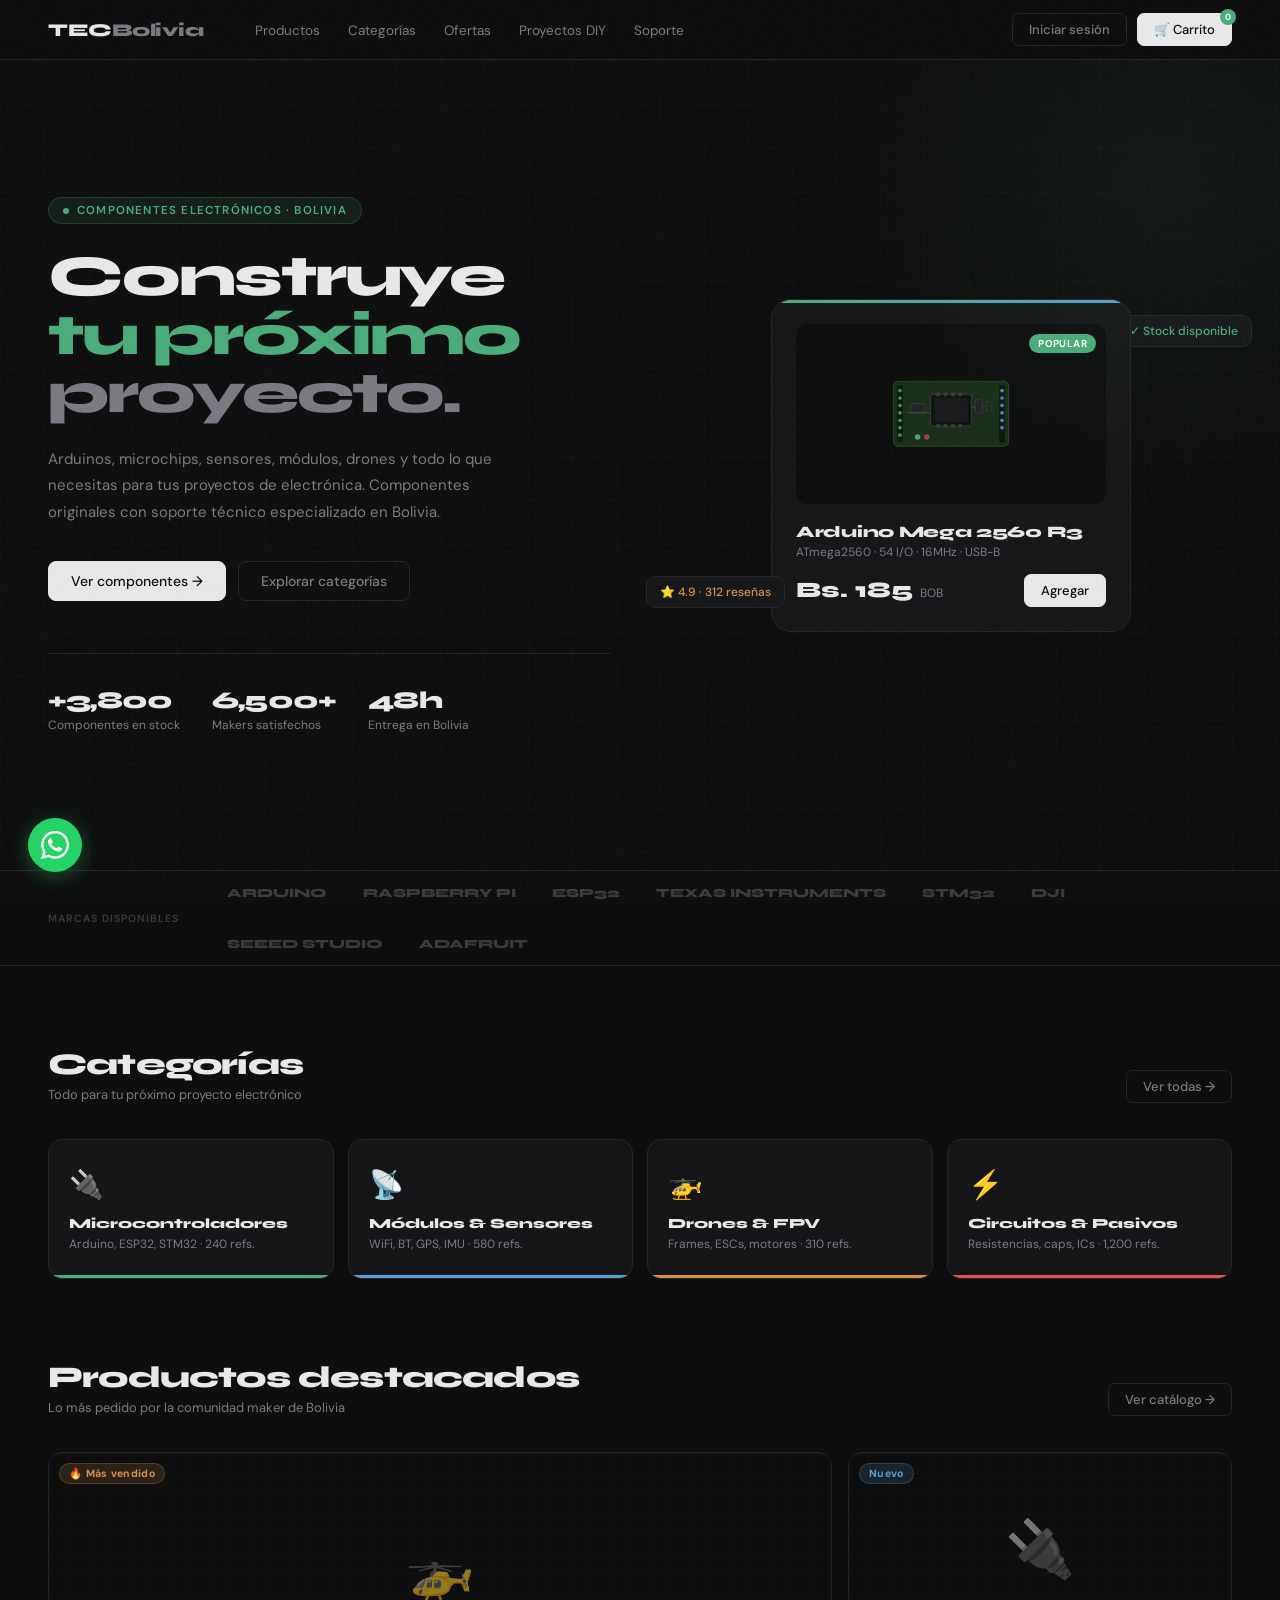
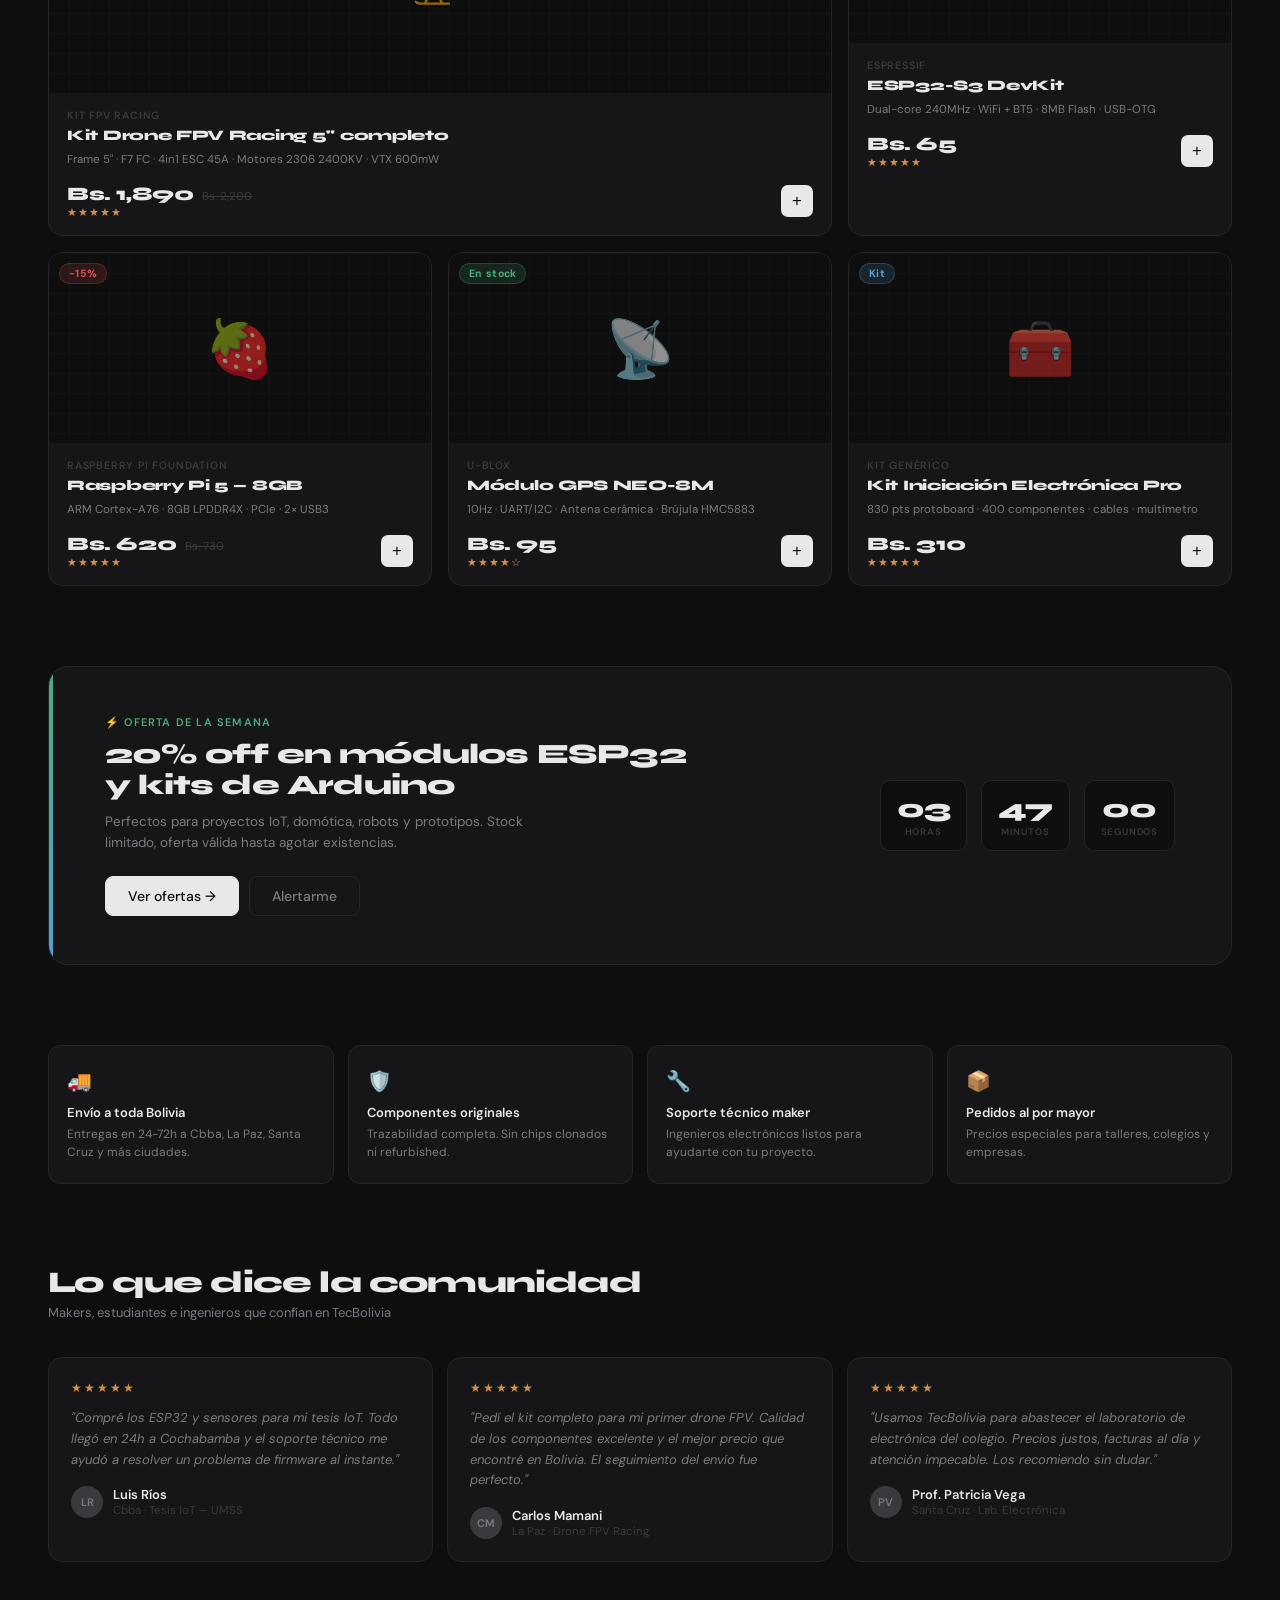
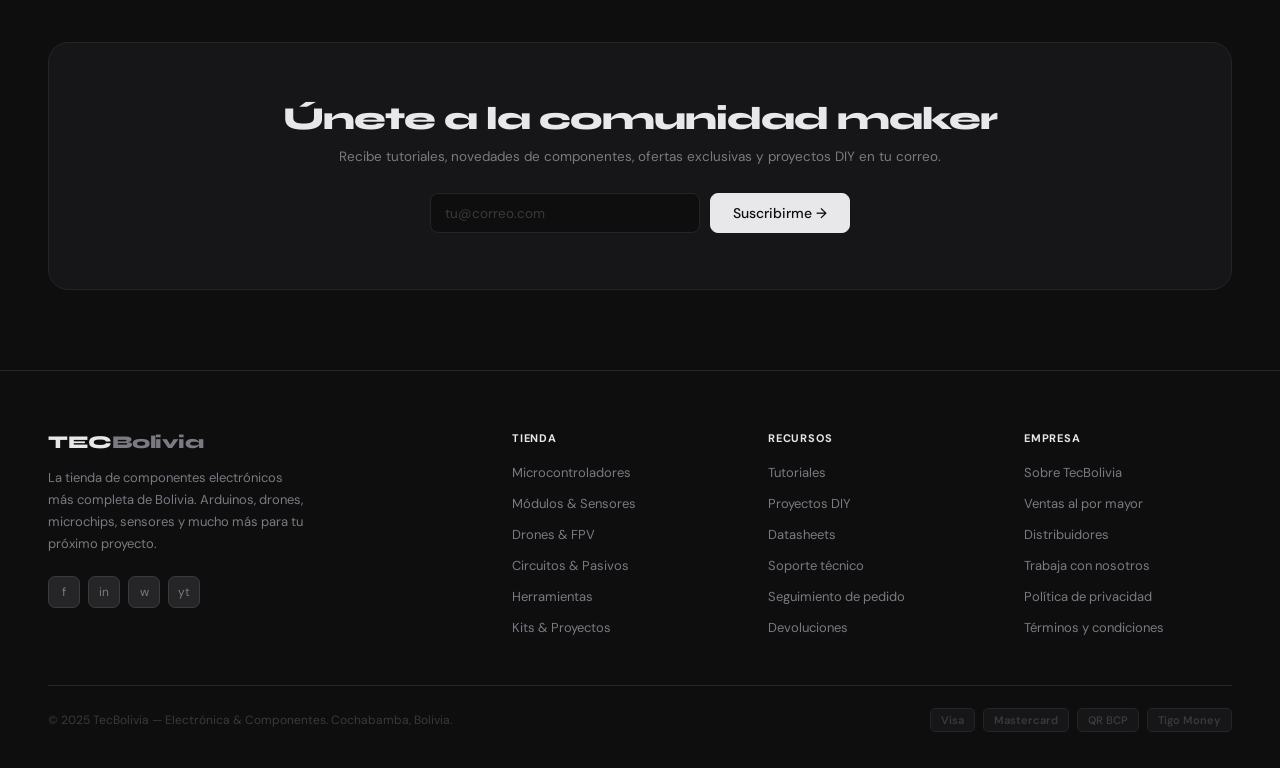
==== commit b8342e99: "fix: arreglos de nombre de estilos" ====
--- a/index.html
+++ b/index.html
@@ -6,7 +6,7 @@
     <title>TecBolivia-Ecomerce</title>
     <link rel="preconnect" href="https://fonts.googleapis.com">
     <link href="https://fonts.googleapis.com/css2?family=DM+Sans:ital,wght@0,300;0,400;0,500;0,600;1,400&family=Syne:wght@700;800&display=swap" rel="stylesheet">
-    <link rel="stylesheet" href="./Styles.css">
+    <link rel="stylesheet" href="style.css">
 </head>
 <body>
 
--- a/style.css
+++ b/style.css
@@ -0,0 +1,339 @@
+:root {
+    --bg:      #0e0e0f;
+    --surface: #161618;
+    --border:  #252528;
+    --muted:   #3a3a3e;
+    --text:    #e8e8ea;
+    --sub:     #7a7a82;
+    --red:     #e05252;
+    --amber:   #d4914a;
+    --green:   #4aad7a;
+    --blue:    #5a9ed4;
+}
+
+*, *::before, *::after { box-sizing: border-box; margin: 0; padding: 0; }
+html { scroll-behavior: smooth; }
+
+body {
+    font-family: 'DM Sans', sans-serif;
+    background: var(--bg);
+    color: var(--text);
+    overflow-x: hidden;
+}
+
+body::before {
+    content: '';
+    position: fixed;
+    inset: 0;
+    background-image: url("data:image/svg+xml,%3Csvg viewBox='0 0 256 256' xmlns='http://www.w3.org/2000/svg'%3E%3Cfilter id='noise'%3E%3CfeTurbulence type='fractalNoise' baseFrequency='0.9' numOctaves='4' stitchTiles='stitch'/%3E%3C/filter%3E%3Crect width='100%25' height='100%25' filter='url(%23noise)' opacity='1'/%3E%3C/svg%3E");
+    opacity: 0.025;
+    pointer-events: none;
+    z-index: 9999;
+}
+
+/* ─── NAV ─── */
+nav {
+    position: sticky; top: 0; z-index: 100;
+    background: rgba(14,14,15,0.88);
+    backdrop-filter: blur(16px);
+    border-bottom: 1px solid var(--border);
+    padding: 0 48px; height: 60px;
+    display: flex; align-items: center; gap: 40px;
+}
+.nav-logo {
+    font-family: 'Syne', sans-serif;
+    font-size: 18px; font-weight: 800; letter-spacing: -0.5px;
+    color: var(--text); text-decoration: none; margin-right: 12px; white-space: nowrap;
+}
+.nav-logo span { color: var(--sub); }
+.nav-links { display: flex; gap: 28px; list-style: none; flex: 1; }
+.nav-links a { font-size: 13.5px; color: var(--sub); text-decoration: none; transition: color .15s; white-space: nowrap; }
+.nav-links a:hover { color: var(--text); }
+.nav-right { margin-left: auto; display: flex; align-items: center; gap: 10px; }
+
+.btn {
+    font-family: 'DM Sans', sans-serif;
+    font-size: 13px; font-weight: 500;
+    padding: 7px 16px; border-radius: 7px;
+    border: 1px solid var(--border);
+    background: transparent; color: var(--sub);
+    cursor: pointer; transition: all .18s;
+    text-decoration: none; display: inline-flex; align-items: center; gap: 6px; white-space: nowrap;
+}
+.btn:hover { border-color: var(--muted); color: var(--text); background: var(--border); }
+.btn-primary { background: var(--text); color: var(--bg); border-color: var(--text); }
+.btn-primary:hover { background: #c8c8ca; border-color: #c8c8ca; color: var(--bg); }
+.btn-lg { font-size: 14px; padding: 10px 22px; border-radius: 8px; }
+
+.cart-btn { position: relative; }
+.cart-badge {
+    position: absolute; top: -5px; right: -5px;
+    width: 16px; height: 16px;
+    background: var(--green); color: #fff;
+    font-size: 9px; font-weight: 700;
+    border-radius: 50%; display: flex; align-items: center; justify-content: center;
+}
+
+/* ─── HERO ─── */
+.hero {
+    min-height: 90vh;
+    display: grid; grid-template-columns: 1fr 1fr;
+    align-items: center; padding: 80px 48px; gap: 60px;
+    position: relative; overflow: hidden;
+}
+.hero::before {
+    content: '';
+    position: absolute; inset: 0;
+    background-image:
+        linear-gradient(rgba(74,173,122,0.025) 1px, transparent 1px),
+        linear-gradient(90deg, rgba(74,173,122,0.025) 1px, transparent 1px);
+    background-size: 44px 44px;
+    pointer-events: none;
+}
+.hero::after {
+    content: '';
+    position: absolute; top: -180px; right: -180px;
+    width: 600px; height: 600px; border-radius: 50%;
+    background: radial-gradient(circle, rgba(74,173,122,0.07) 0%, transparent 70%);
+    pointer-events: none;
+}
+
+.hero-eyebrow {
+    display: inline-flex; align-items: center; gap: 8px;
+    font-size: 11.5px; font-weight: 600; letter-spacing: 1.2px;
+    text-transform: uppercase; color: var(--green);
+    background: rgba(74,173,122,0.1); padding: 5px 14px;
+    border-radius: 20px; border: 1px solid rgba(74,173,122,0.2);
+    margin-bottom: 24px;
+}
+.hero-eyebrow::before {
+    content: ''; width: 6px; height: 6px;
+    border-radius: 50%; background: var(--green);
+    animation: blink 1.8s ease-in-out infinite;
+}
+@keyframes blink { 0%,100%{opacity:1} 50%{opacity:.2} }
+
+.hero-title {
+    font-family: 'Syne', sans-serif;
+    font-size: clamp(38px, 4.5vw, 64px);
+    font-weight: 800; letter-spacing: -2px; line-height: 1.02; margin-bottom: 22px;
+}
+.hero-title .accent { color: var(--green); }
+.hero-title .dim    { color: var(--sub); }
+
+.hero-desc { font-size: 15px; color: var(--sub); line-height: 1.75; max-width: 460px; margin-bottom: 36px; }
+.hero-actions { display: flex; gap: 12px; flex-wrap: wrap; }
+
+.hero-stats { display: flex; gap: 32px; margin-top: 52px; padding-top: 32px; border-top: 1px solid var(--border); }
+.hstat-val { font-family: 'Syne', sans-serif; font-size: 24px; font-weight: 800; letter-spacing: -0.8px; }
+.hstat-label { font-size: 12px; color: var(--sub); margin-top: 2px; }
+
+.hero-visual { display: flex; align-items: center; justify-content: center; position: relative; }
+
+.hero-card {
+    background: var(--surface); border: 1px solid var(--border);
+    border-radius: 20px; padding: 24px;
+    width: 100%; max-width: 360px; position: relative; overflow: hidden;
+}
+.hero-card::before {
+    content: ''; position: absolute; top: 0; left: 0; right: 0; height: 3px;
+    background: linear-gradient(90deg, var(--green), var(--blue));
+    border-radius: 20px 20px 0 0;
+}
+.hcard-img {
+    width: 100%; height: 180px; background: var(--bg);
+    border-radius: 12px; display: flex; align-items: center; justify-content: center;
+    margin-bottom: 18px; position: relative; overflow: hidden;
+}
+.hcard-img svg { width: 130px; }
+.hcard-badge {
+    position: absolute; top: 10px; right: 10px;
+    background: var(--green); color: #fff;
+    font-size: 10px; font-weight: 700; padding: 3px 9px; border-radius: 20px; letter-spacing: 0.4px;
+}
+.hcard-name { font-family: 'Syne', sans-serif; font-size: 16px; font-weight: 800; letter-spacing: -0.3px; margin-bottom: 3px; }
+.hcard-sub { font-size: 12px; color: var(--sub); margin-bottom: 14px; }
+.hcard-bottom { display: flex; align-items: center; justify-content: space-between; }
+.hcard-price { font-family: 'Syne', sans-serif; font-size: 22px; font-weight: 800; }
+.hcard-price small { font-size: 12px; color: var(--sub); font-family: 'DM Sans', sans-serif; font-weight: 400; }
+
+.floating-tag {
+    position: absolute; background: var(--surface);
+    border: 1px solid var(--border); border-radius: 10px;
+    padding: 7px 13px; font-size: 12px; font-weight: 500;
+}
+.float-1 { top: 16px; right: -20px; color: var(--green); }
+.float-2 { bottom: 24px; left: -24px; color: var(--amber); }
+
+/* ─── STRIP ─── */
+.strip {
+    border-top: 1px solid var(--border); border-bottom: 1px solid var(--border);
+    padding: 14px 48px; display: flex; align-items: center; gap: 48px; overflow: hidden;
+}
+.strip-label { font-size: 10.5px; font-weight: 600; letter-spacing: 1px; text-transform: uppercase; color: var(--muted); white-space: nowrap; flex-shrink: 0; }
+.brands { display: flex; gap: 36px; align-items: center; flex-wrap: wrap; }
+.brand { font-family: 'Syne', sans-serif; font-size: 12.5px; font-weight: 800; color: var(--muted); white-space: nowrap; transition: color .2s; }
+.brand:hover { color: var(--sub); }
+
+/* ─── SECTIONS ─── */
+.section { padding: 80px 48px; }
+.section-header { display: flex; align-items: flex-end; justify-content: space-between; margin-bottom: 36px; }
+.section-title { font-family: 'Syne', sans-serif; font-size: 30px; font-weight: 800; letter-spacing: -0.8px; }
+.section-sub { font-size: 13px; color: var(--sub); margin-top: 4px; }
+
+/* ─── CATEGORÍAS ─── */
+.cats-grid { display: grid; grid-template-columns: repeat(4, 1fr); gap: 14px; }
+.cat-card {
+    background: var(--surface); border: 1px solid var(--border);
+    border-radius: 14px; padding: 26px 20px;
+    cursor: pointer; transition: all .2s;
+    position: relative; overflow: hidden; text-decoration: none; display: block;
+}
+.cat-card:hover { border-color: var(--muted); transform: translateY(-2px); }
+.cat-card::after { content: ''; position: absolute; bottom: 0; left: 0; right: 0; height: 3px; }
+.cat-card.blue::after  { background: var(--blue); }
+.cat-card.green::after { background: var(--green); }
+.cat-card.amber::after { background: var(--amber); }
+.cat-card.red::after   { background: var(--red); }
+.cat-icon { font-size: 28px; margin-bottom: 12px; display: block; }
+.cat-name { font-family: 'Syne', sans-serif; font-size: 14px; font-weight: 800; color: var(--text); margin-bottom: 4px; }
+.cat-count { font-size: 12px; color: var(--sub); }
+
+/* ─── PRODUCTOS ─── */
+.products-grid { display: grid; grid-template-columns: repeat(3, 1fr); gap: 16px; }
+.product-card {
+    background: var(--surface); border: 1px solid var(--border);
+    border-radius: 14px; overflow: hidden; cursor: pointer; transition: all .2s;
+}
+.product-card:hover { border-color: var(--muted); transform: translateY(-3px); }
+.product-card.featured { grid-column: span 2; }
+.product-img {
+    background: var(--bg); height: 190px;
+    display: flex; align-items: center; justify-content: center;
+    position: relative; overflow: hidden;
+}
+.product-card.featured .product-img { height: 240px; }
+.product-img::after {
+    content: ''; position: absolute; inset: 0;
+    background-image:
+        linear-gradient(rgba(74,173,122,0.04) 1px, transparent 1px),
+        linear-gradient(90deg, rgba(74,173,122,0.04) 1px, transparent 1px);
+    background-size: 20px 20px; pointer-events: none;
+}
+.product-img-icon { font-size: 56px; opacity: 0.55; }
+.prod-tag {
+    position: absolute; top: 10px; left: 10px;
+    font-size: 10.5px; font-weight: 700;
+    padding: 3px 9px; border-radius: 20px; letter-spacing: 0.3px; z-index: 1;
+}
+.prod-tag.new   { background: rgba(90,158,212,.15);  color: var(--blue);  border: 1px solid rgba(90,158,212,.25); }
+.prod-tag.sale  { background: rgba(224,82,82,.15);   color: var(--red);   border: 1px solid rgba(224,82,82,.25); }
+.prod-tag.hot   { background: rgba(212,145,74,.15);  color: var(--amber); border: 1px solid rgba(212,145,74,.25); }
+.prod-tag.stock { background: rgba(74,173,122,.15);  color: var(--green); border: 1px solid rgba(74,173,122,.25); }
+
+.product-body { padding: 16px 18px; }
+.product-brand { font-size: 10.5px; font-weight: 600; letter-spacing: 0.8px; text-transform: uppercase; color: var(--muted); margin-bottom: 5px; }
+.product-name { font-family: 'Syne', sans-serif; font-size: 14.5px; font-weight: 800; letter-spacing: -0.3px; color: var(--text); margin-bottom: 5px; line-height: 1.3; }
+.product-specs { font-size: 11.5px; color: var(--sub); margin-bottom: 14px; line-height: 1.5; }
+.product-footer { display: flex; align-items: center; justify-content: space-between; }
+.product-price { font-family: 'Syne', sans-serif; font-size: 19px; font-weight: 800; letter-spacing: -0.4px; }
+.product-price-old { font-size: 11.5px; color: var(--muted); text-decoration: line-through; margin-left: 5px; }
+.product-stars { font-size: 11px; color: var(--amber); letter-spacing: 1px; }
+.add-btn {
+    width: 32px; height: 32px; border-radius: 7px;
+    background: var(--text); color: var(--bg); border: none;
+    font-size: 17px; cursor: pointer;
+    display: flex; align-items: center; justify-content: center; transition: all .18s;
+}
+.add-btn:hover { background: #c8c8ca; transform: scale(1.06); }
+
+/* ─── BANNER ─── */
+.banner {
+    margin: 0 48px 80px;
+    background: var(--surface); border: 1px solid var(--border);
+    border-radius: 20px; padding: 48px 56px;
+    display: grid; grid-template-columns: 1fr auto;
+    align-items: center; gap: 40px;
+    position: relative; overflow: hidden;
+}
+.banner::before {
+    content: ''; position: absolute; left: 0; top: 0; bottom: 0; width: 4px;
+    background: linear-gradient(180deg, var(--green), var(--blue));
+}
+.banner-eyebrow { font-size: 11px; font-weight: 600; letter-spacing: 1.2px; text-transform: uppercase; color: var(--green); margin-bottom: 10px; }
+.banner-title { font-family: 'Syne', sans-serif; font-size: 28px; font-weight: 800; letter-spacing: -0.8px; line-height: 1.1; margin-bottom: 10px; }
+.banner-sub { font-size: 13.5px; color: var(--sub); line-height: 1.6; max-width: 460px; }
+.countdown { display: flex; gap: 14px; }
+.cd-box { background: var(--bg); border: 1px solid var(--border); border-radius: 10px; padding: 12px 16px; text-align: center; min-width: 60px; }
+.cd-num { font-family: 'Syne', sans-serif; font-size: 26px; font-weight: 800; letter-spacing: -1px; }
+.cd-label { font-size: 9.5px; font-weight: 600; letter-spacing: 0.8px; text-transform: uppercase; color: var(--muted); margin-top: 2px; }
+
+/* ─── FEATURES ─── */
+.features-grid { display: grid; grid-template-columns: repeat(4, 1fr); gap: 14px; }
+.feature { background: var(--surface); border: 1px solid var(--border); border-radius: 12px; padding: 22px 18px; }
+.feat-icon { font-size: 20px; margin-bottom: 10px; display: block; }
+.feat-title { font-size: 13px; font-weight: 600; color: var(--text); margin-bottom: 4px; }
+.feat-sub { font-size: 12px; color: var(--sub); line-height: 1.5; }
+
+/* ─── TESTIMONIALS ─── */
+.testi-grid { display: grid; grid-template-columns: repeat(3, 1fr); gap: 14px; }
+.testi { background: var(--surface); border: 1px solid var(--border); border-radius: 14px; padding: 22px; }
+.testi-stars { color: var(--amber); font-size: 12px; letter-spacing: 2px; margin-bottom: 12px; }
+.testi-text { font-size: 13px; color: var(--sub); line-height: 1.6; margin-bottom: 16px; font-style: italic; }
+.testi-author { display: flex; align-items: center; gap: 10px; }
+.testi-avatar { width: 32px; height: 32px; border-radius: 50%; background: var(--muted); display: flex; align-items: center; justify-content: center; font-size: 11px; font-weight: 600; color: var(--sub); flex-shrink: 0; }
+.testi-name { font-size: 13px; font-weight: 600; color: var(--text); }
+.testi-location { font-size: 11.5px; color: var(--muted); }
+
+/* ─── NEWSLETTER ─── */
+.newsletter { margin: 0 48px 80px; background: var(--surface); border: 1px solid var(--border); border-radius: 20px; padding: 56px; text-align: center; }
+.news-title { font-family: 'Syne', sans-serif; font-size: 32px; font-weight: 800; letter-spacing: -1px; margin-bottom: 10px; }
+.news-sub { font-size: 13.5px; color: var(--sub); margin-bottom: 28px; }
+.news-form { display: flex; gap: 10px; max-width: 420px; margin: 0 auto; }
+.news-input { flex: 1; background: var(--bg); border: 1px solid var(--border); border-radius: 8px; padding: 10px 14px; font-family: 'DM Sans', sans-serif; font-size: 13.5px; color: var(--text); outline: none; transition: border-color .18s; }
+.news-input::placeholder { color: var(--muted); }
+.news-input:focus { border-color: var(--muted); }
+
+/* ─── FOOTER ─── */
+footer { border-top: 1px solid var(--border); padding: 60px 48px 36px; }
+.footer-grid { display: grid; grid-template-columns: 2fr 1fr 1fr 1fr; gap: 48px; margin-bottom: 48px; }
+.footer-brand .nav-logo { display: inline-block; margin-bottom: 14px; }
+.footer-desc { font-size: 13px; color: var(--sub); line-height: 1.7; max-width: 260px; margin-bottom: 20px; }
+.social-links { display: flex; gap: 8px; }
+.social-btn { width: 32px; height: 32px; border-radius: 7px; background: var(--border); border: 1px solid var(--muted); display: flex; align-items: center; justify-content: center; font-size: 12px; color: var(--sub); cursor: pointer; transition: all .15s; text-decoration: none; }
+.social-btn:hover { background: var(--muted); color: var(--text); }
+.footer-col-title { font-size: 11px; font-weight: 700; letter-spacing: 0.8px; text-transform: uppercase; color: var(--text); margin-bottom: 16px; }
+.footer-links { list-style: none; display: flex; flex-direction: column; gap: 10px; }
+.footer-links a { font-size: 13px; color: var(--sub); text-decoration: none; transition: color .15s; }
+.footer-links a:hover { color: var(--text); }
+.footer-bottom { border-top: 1px solid var(--border); padding-top: 22px; display: flex; align-items: center; justify-content: space-between; }
+.footer-copy { font-size: 12px; color: var(--muted); }
+.footer-badges { display: flex; gap: 8px; }
+.pay-badge { background: var(--surface); border: 1px solid var(--border); border-radius: 5px; padding: 4px 10px; font-size: 11px; font-weight: 600; color: var(--muted); }
+
+/* ─── WHATSAPP ─── */
+.wa-float { position: fixed; bottom: 28px; left: 28px; z-index: 500; display: flex; align-items: center; gap: 10px; }
+.wa-btn { width: 54px; height: 54px; border-radius: 50%; background: #25D366; border: none; cursor: pointer; display: flex; align-items: center; justify-content: center; box-shadow: 0 4px 20px rgba(37,211,102,0.35); transition: transform .2s, box-shadow .2s; text-decoration: none; flex-shrink: 0; }
+.wa-btn:hover { transform: scale(1.1); box-shadow: 0 6px 28px rgba(37,211,102,0.5); }
+.wa-btn svg { width: 28px; height: 28px; fill: #fff; }
+.wa-tooltip { background: var(--surface); border: 1px solid var(--border); border-radius: 10px; padding: 8px 14px; font-size: 12.5px; color: var(--text); white-space: nowrap; opacity: 0; transform: translateX(-8px); transition: opacity .2s, transform .2s; pointer-events: none; }
+.wa-float:hover .wa-tooltip { opacity: 1; transform: translateX(0); }
+.wa-tooltip strong { color: #25D366; font-weight: 600; }
+
+/* ─── TOAST ─── */
+.toast { position: fixed; bottom: 32px; right: 32px; background: var(--surface); border: 1px solid var(--border); border-radius: 10px; padding: 13px 18px; font-size: 13px; color: var(--text); z-index: 9000; display: flex; align-items: center; gap: 10px; transform: translateY(80px); opacity: 0; transition: all .3s ease; pointer-events: none; box-shadow: 0 8px 32px rgba(0,0,0,0.4); }
+.toast.show { transform: translateY(0); opacity: 1; }
+.toast-dot { width: 7px; height: 7px; border-radius: 50%; background: var(--green); flex-shrink: 0; }
+
+/* ─── SCROLLBAR ─── */
+::-webkit-scrollbar { width: 5px; }
+::-webkit-scrollbar-track { background: transparent; }
+::-webkit-scrollbar-thumb { background: var(--muted); border-radius: 10px; }
+
+/* ─── ANIMATIONS ─── */
+.fade-in { opacity: 0; transform: translateY(14px); animation: fadeUp .5s ease forwards; }
+@keyframes fadeUp { to { opacity: 1; transform: translateY(0); } }
+.fade-in:nth-child(1) { animation-delay: .05s; }
+.fade-in:nth-child(2) { animation-delay: .12s; }
+.fade-in:nth-child(3) { animation-delay: .19s; }
+.fade-in:nth-child(4) { animation-delay: .26s; }
